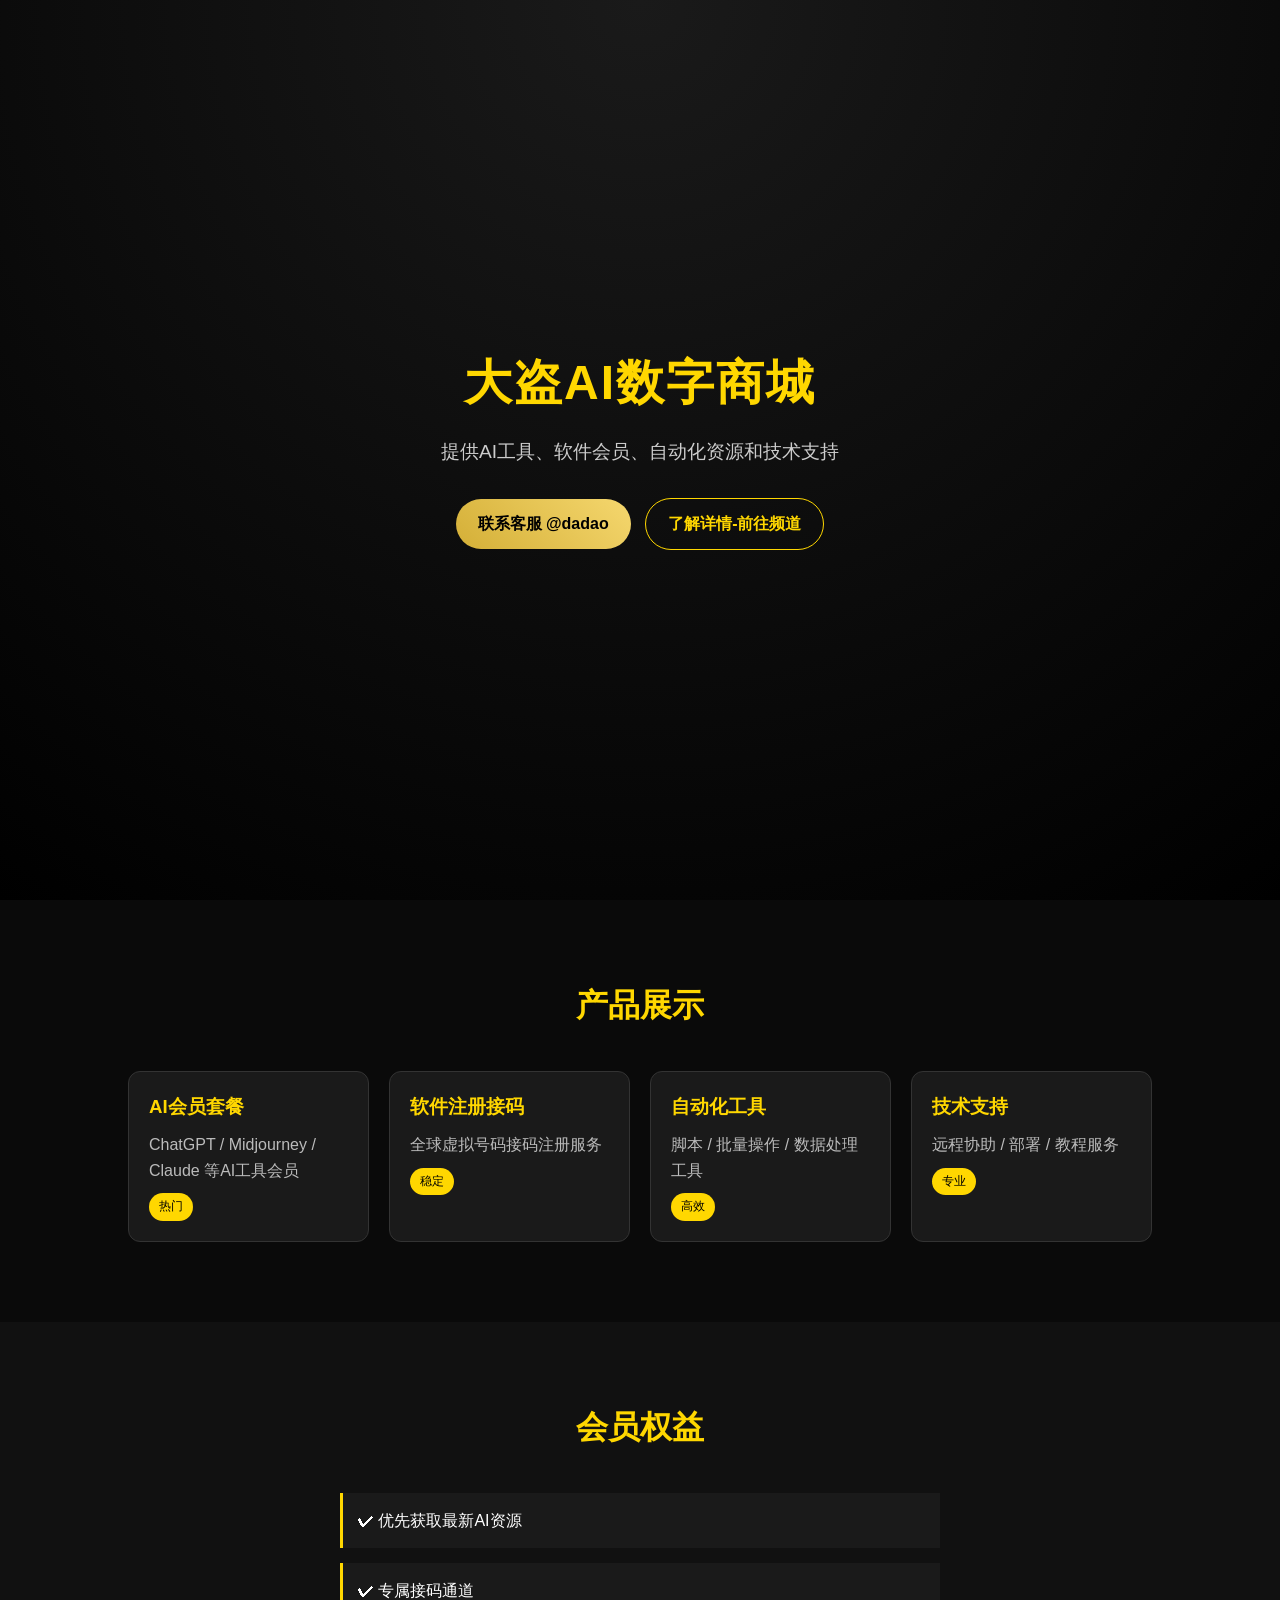
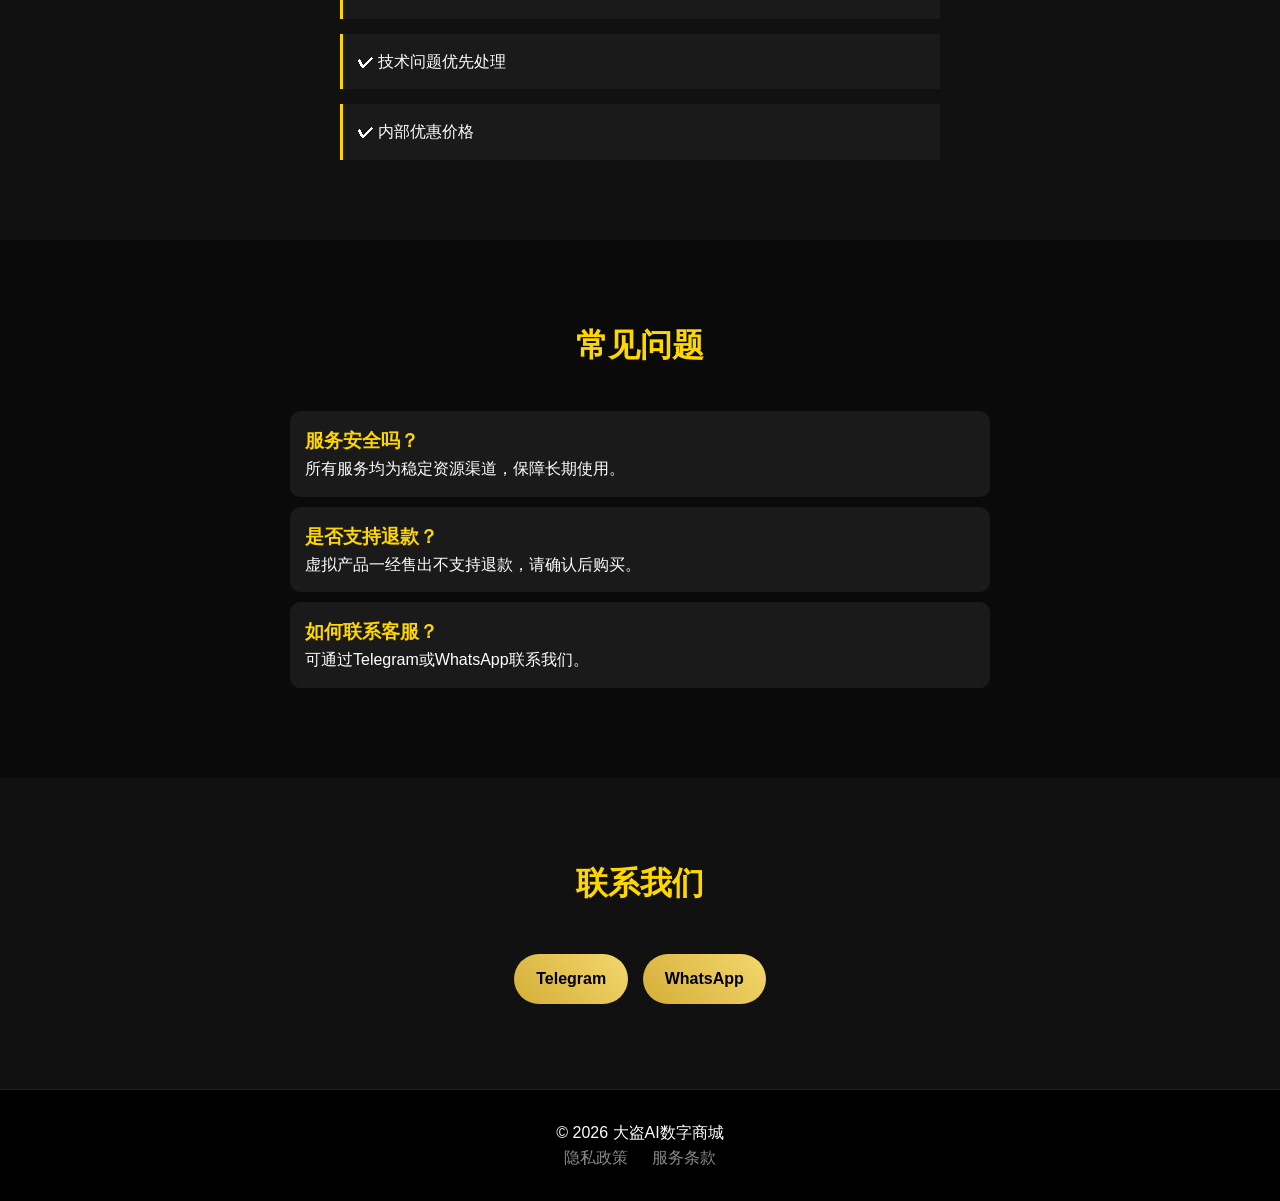
==== index.html @ fbc9742b "Add files via upload" ====
<!DOCTYPE html>
<html lang="zh-CN">
<head>
  <meta charset="UTF-8" />
  <meta name="viewport" content="width=device-width, initial-scale=1.0"/>
  <title>大盗AI数字商城</title>
  <link rel="stylesheet" href="style.css"/>
</head>

<body>

  <!-- Header / Banner -->
  <header class="hero">
    <div class="overlay"></div>
    <div class="hero-content">
      <h1>大盗AI数字商城</h1>
      <p>提供AI工具、软件会员、自动化资源和技术支持</p>

      <div class="btn-group">
        <a href="https://t.me/dadao" class="btn gold">联系客服 @dadao</a>
        <a href="#products" class="btn outline">了解详情-前往频道</a>
      </div>
    </div>
  </header>

  <!-- Products -->
  <section id="products" class="section">
    <h2 class="title">产品展示</h2>

    <div class="grid">
      <div class="card">
        <h3>AI会员套餐</h3>
        <p>ChatGPT / Midjourney / Claude 等AI工具会员</p>
        <span class="tag">热门</span>
      </div>

      <div class="card">
        <h3>软件注册接码</h3>
        <p>全球虚拟号码接码注册服务</p>
        <span class="tag">稳定</span>
      </div>

      <div class="card">
        <h3>自动化工具</h3>
        <p>脚本 / 批量操作 / 数据处理工具</p>
        <span class="tag">高效</span>
      </div>

      <div class="card">
        <h3>技术支持</h3>
        <p>远程协助 / 部署 / 教程服务</p>
        <span class="tag">专业</span>
      </div>
    </div>
  </section>

  <!-- Membership -->
  <section class="section dark">
    <h2 class="title">会员权益</h2>

    <div class="benefits">
      <div class="benefit">✔ 优先获取最新AI资源</div>
      <div class="benefit">✔ 专属接码通道</div>
      <div class="benefit">✔ 技术问题优先处理</div>
      <div class="benefit">✔ 内部优惠价格</div>
    </div>
  </section>

  <!-- FAQ -->
  <section class="section">
    <h2 class="title">常见问题</h2>

    <div class="faq">
      <div class="faq-item">
        <h3>服务安全吗？</h3>
        <p>所有服务均为稳定资源渠道，保障长期使用。</p>
      </div>

      <div class="faq-item">
        <h3>是否支持退款？</h3>
        <p>虚拟产品一经售出不支持退款，请确认后购买。</p>
      </div>

      <div class="faq-item">
        <h3>如何联系客服？</h3>
        <p>可通过Telegram或WhatsApp联系我们。</p>
      </div>
    </div>
  </section>

  <!-- Contact -->
  <section class="section dark">
    <h2 class="title">联系我们</h2>

    <div class="contact">
      <a href="https://t.me/dadao" class="btn gold">Telegram</a>
      <a href="https://wa.me/0000000000" class="btn gold">WhatsApp</a>
    </div>
  </section>

  <!-- Footer -->
  <footer>
    <p>© 2026 大盗AI数字商城</p>
    <div class="footer-links">
      <a href="#">隐私政策</a>
      <a href="#">服务条款</a>
    </div>
  </footer>

</body>
</html>
---- style.css ----
/* ===== 基础样式 ===== */
* {
  margin: 0;
  padding: 0;
  box-sizing: border-box;
  font-family: "Microsoft YaHei", Arial, sans-serif;
}

body {
  background: #0a0a0a;
  color: #fff;
  line-height: 1.6;
}

/* ===== Hero ===== */
.hero {
  height: 100vh;
  background: radial-gradient(circle at top, #1a1a1a, #000);
  display: flex;
  align-items: center;
  justify-content: center;
  text-align: center;
  position: relative;
}

.overlay {
  position: absolute;
  width: 100%;
  height: 100%;
  background: url('https://images.unsplash.com/photo-1526374965328-7f61d4dc18c5') center/cover;
  opacity: 0.15;
}

.hero-content {
  position: relative;
  z-index: 2;
}

.hero h1 {
  font-size: 3rem;
  color: gold;
  letter-spacing: 2px;
}

.hero p {
  margin-top: 15px;
  color: #ccc;
  font-size: 1.2rem;
}

/* ===== Buttons ===== */
.btn-group {
  margin-top: 25px;
}

.btn {
  display: inline-block;
  padding: 12px 22px;
  margin: 5px;
  border-radius: 30px;
  text-decoration: none;
  transition: 0.3s;
  font-weight: bold;
}

.gold {
  background: linear-gradient(45deg, #d4af37, #f5d76e);
  color: #000;
}

.gold:hover {
  transform: scale(1.05);
}

.outline {
  border: 1px solid gold;
  color: gold;
}

.outline:hover {
  background: gold;
  color: #000;
}

/* ===== Section ===== */
.section {
  padding: 80px 10%;
}

.section.dark {
  background: #111;
}

.title {
  text-align: center;
  font-size: 2rem;
  margin-bottom: 40px;
  color: gold;
}

/* ===== Grid ===== */
.grid {
  display: grid;
  grid-template-columns: repeat(auto-fit, minmax(220px, 1fr));
  gap: 20px;
}

.card {
  background: #1a1a1a;
  padding: 20px;
  border-radius: 12px;
  border: 1px solid #333;
  transition: 0.3s;
}

.card:hover {
  transform: translateY(-5px);
  border-color: gold;
}

.card h3 {
  color: gold;
  margin-bottom: 10px;
}

.card p {
  color: #bbb;
}

.tag {
  display: inline-block;
  margin-top: 10px;
  padding: 4px 10px;
  background: gold;
  color: #000;
  font-size: 12px;
  border-radius: 20px;
}

/* ===== Benefits ===== */
.benefits {
  display: grid;
  gap: 15px;
  max-width: 600px;
  margin: auto;
}

.benefit {
  background: #1a1a1a;
  padding: 15px;
  border-left: 3px solid gold;
}

/* ===== FAQ ===== */
.faq {
  max-width: 700px;
  margin: auto;
}

.faq-item {
  background: #1a1a1a;
  padding: 15px;
  margin-bottom: 10px;
  border-radius: 10px;
}

.faq-item h3 {
  color: gold;
}

/* ===== Contact ===== */
.contact {
  text-align: center;
}

/* ===== Footer ===== */
footer {
  padding: 30px;
  text-align: center;
  background: #000;
  border-top: 1px solid #222;
}

.footer-links a {
  color: #888;
  margin: 0 10px;
  text-decoration: none;
}

.footer-links a:hover {
  color: gold;
}

/* ===== Responsive ===== */
@media (max-width: 768px) {
  .hero h1 {
    font-size: 2rem;
  }

  .section {
    padding: 50px 20px;
  }
}
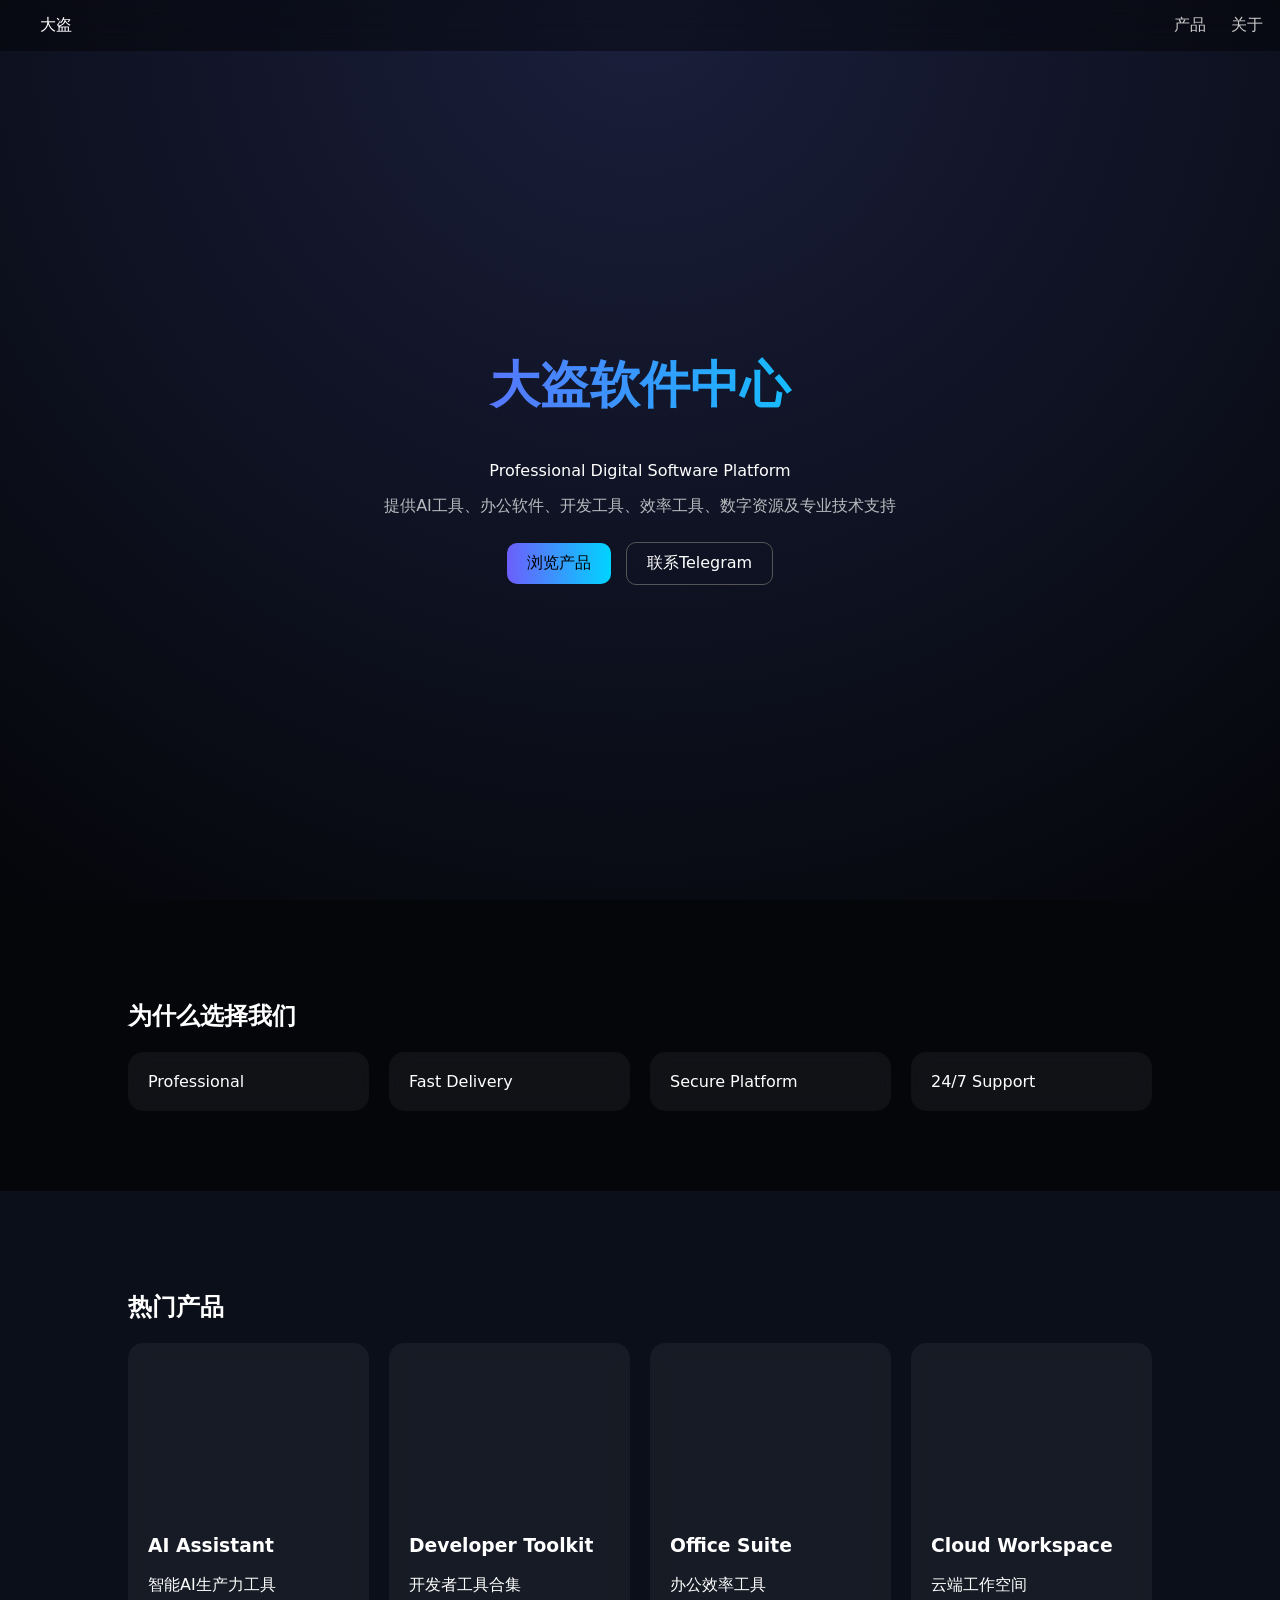
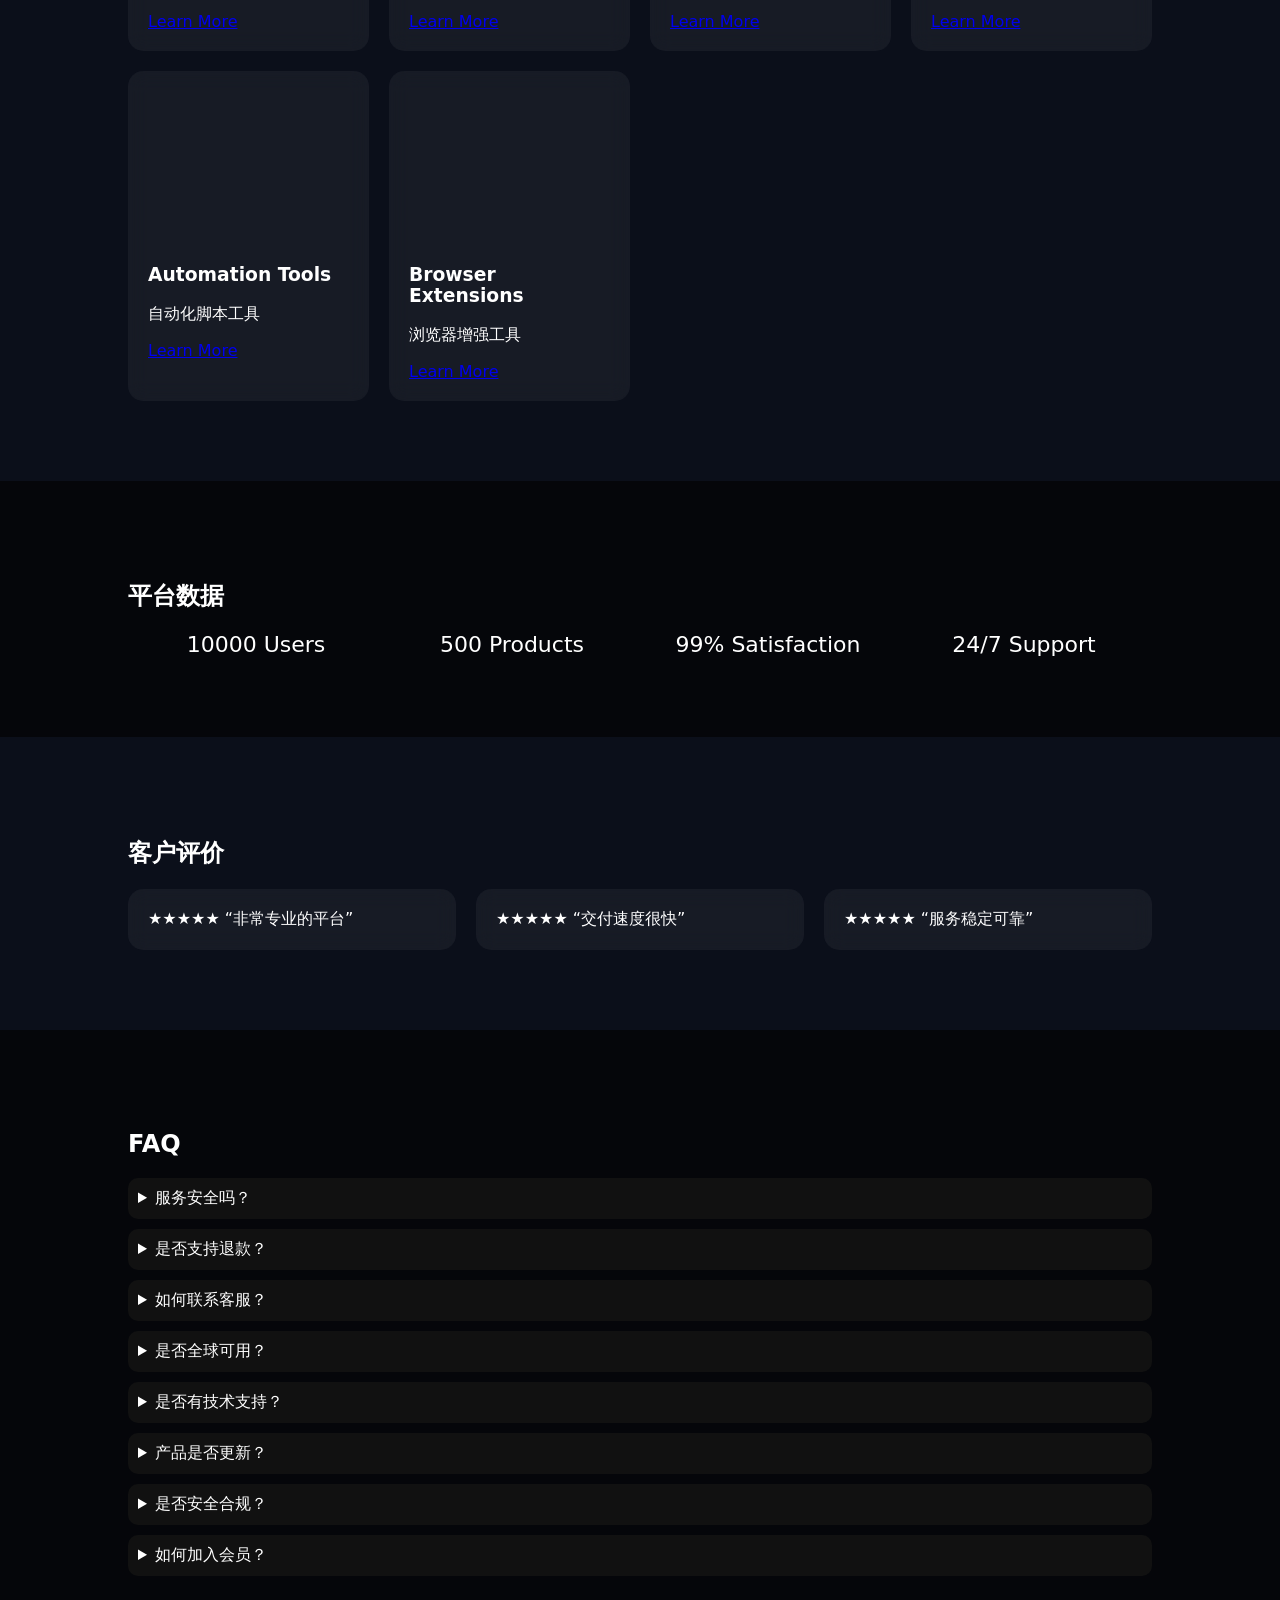
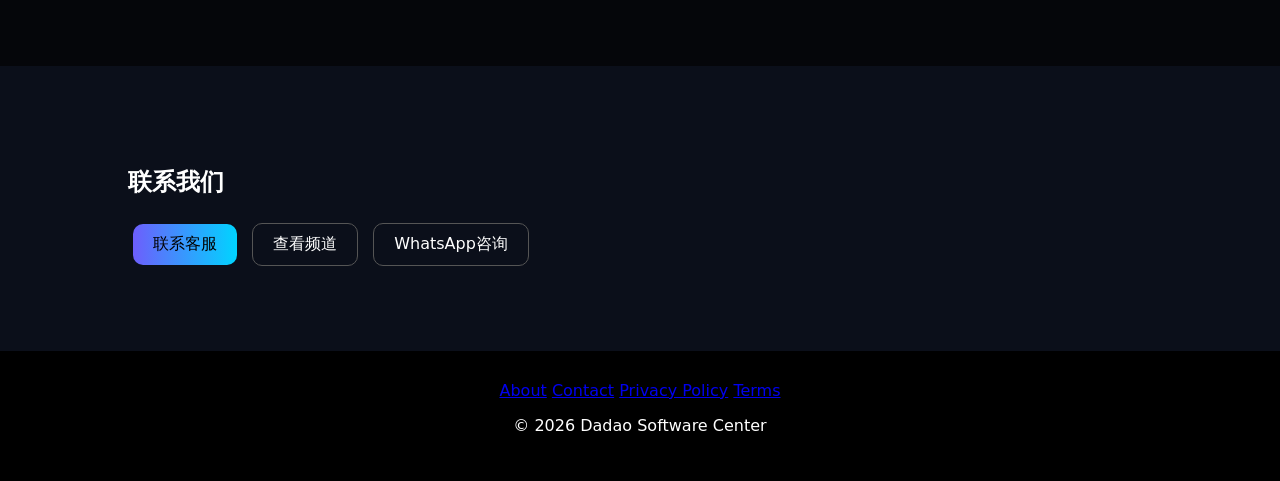
==== commit 11f1ccf1: "版本1.0.0.2" ====
--- a/index.html
+++ b/index.html
@@ -3,109 +3,181 @@
 <head>
   <meta charset="UTF-8" />
   <meta name="viewport" content="width=device-width, initial-scale=1.0"/>
-  <title>大盗AI数字商城</title>
-  <link rel="stylesheet" href="style.css"/>
+  <title>大盗软件中心 | Dadao Software Center</title>
+
+  <meta name="description" content="大盗软件中心 - 提供AI工具、开发工具、办公软件、自动化工具及云服务的专业数字平台。">
+  <meta name="keywords" content="大盗, Dadao, AI工具, 软件会员, 开发工具, 自动化工具, 云服务">
+  <meta name="robots" content="index, follow">
+  <link rel="canonical" href="https://dadao.com">
+
+  <!-- Open Graph -->
+  <meta property="og:title" content="大盗软件中心">
+  <meta property="og:description" content="Professional Digital Software Platform">
+  <meta property="og:type" content="website">
+
+  <!-- Twitter Card -->
+  <meta name="twitter:card" content="summary_large_image">
+
+  <link rel="stylesheet" href="style.css">
 </head>
 
 <body>
 
-  <!-- Header / Banner -->
-  <header class="hero">
-    <div class="overlay"></div>
-    <div class="hero-content">
-      <h1>大盗AI数字商城</h1>
-      <p>提供AI工具、软件会员、自动化资源和技术支持</p>
+<!-- Progress Bar -->
+<div id="progress"></div>
 
-      <div class="btn-group">
-        <a href="https://t.me/dadao" class="btn gold">联系客服 @dadao</a>
-        <a href="#products" class="btn outline">了解详情-前往频道</a>
-      </div>
+<!-- Navbar -->
+<header class="navbar">
+  <div class="logo">大盗</div>
+  <nav>
+    <a href="#products">产品</a>
+    <a href="about.html">关于</a>
+    <a href="contact.html">联系</a>
+  </nav>
+</header>
+
+<!-- Hero -->
+<section class="hero">
+  <div class="hero-bg"></div>
+
+  <div class="hero-content">
+    <h1>大盗软件中心</h1>
+    <p>Professional Digital Software Platform</p>
+    <p class="sub">
+      提供AI工具、办公软件、开发工具、效率工具、数字资源及专业技术支持
+    </p>
+
+    <div class="btns">
+      <a href="#products" class="btn primary">浏览产品</a>
+      <a href="https://t.me/dadao" target="_blank" class="btn ghost">联系Telegram</a>
     </div>
-  </header>
+  </div>
+</section>
 
-  <!-- Products -->
-  <section id="products" class="section">
-    <h2 class="title">产品展示</h2>
+<!-- Why -->
+<section class="section">
+  <h2>为什么选择我们</h2>
 
-    <div class="grid">
-      <div class="card">
-        <h3>AI会员套餐</h3>
-        <p>ChatGPT / Midjourney / Claude 等AI工具会员</p>
-        <span class="tag">热门</span>
-      </div>
+  <div class="grid">
+    <div class="card">Professional</div>
+    <div class="card">Fast Delivery</div>
+    <div class="card">Secure Platform</div>
+    <div class="card">24/7 Support</div>
+  </div>
+</section>
 
-      <div class="card">
-        <h3>软件注册接码</h3>
-        <p>全球虚拟号码接码注册服务</p>
-        <span class="tag">稳定</span>
-      </div>
+<!-- Products -->
+<section class="section dark" id="products">
+  <h2>热门产品</h2>
 
-      <div class="card">
-        <h3>自动化工具</h3>
-        <p>脚本 / 批量操作 / 数据处理工具</p>
-        <span class="tag">高效</span>
-      </div>
+  <div class="grid">
+    <div class="product">
+      <svg></svg>
+      <h3>AI Assistant</h3>
+      <p>智能AI生产力工具</p>
+      <a href="#" class="link">Learn More</a>
+    </div>
 
-      <div class="card">
-        <h3>技术支持</h3>
-        <p>远程协助 / 部署 / 教程服务</p>
-        <span class="tag">专业</span>
-      </div>
+    <div class="product">
+      <svg></svg>
+      <h3>Developer Toolkit</h3>
+      <p>开发者工具合集</p>
+      <a href="#" class="link">Learn More</a>
     </div>
-  </section>
 
-  <!-- Membership -->
-  <section class="section dark">
-    <h2 class="title">会员权益</h2>
+    <div class="product">
+      <svg></svg>
+      <h3>Office Suite</h3>
+      <p>办公效率工具</p>
+      <a href="#" class="link">Learn More</a>
+    </div>
 
-    <div class="benefits">
-      <div class="benefit">✔ 优先获取最新AI资源</div>
-      <div class="benefit">✔ 专属接码通道</div>
-      <div class="benefit">✔ 技术问题优先处理</div>
-      <div class="benefit">✔ 内部优惠价格</div>
+    <div class="product">
+      <svg></svg>
+      <h3>Cloud Workspace</h3>
+      <p>云端工作空间</p>
+      <a href="#" class="link">Learn More</a>
     </div>
-  </section>
 
-  <!-- FAQ -->
-  <section class="section">
-    <h2 class="title">常见问题</h2>
+    <div class="product">
+      <svg></svg>
+      <h3>Automation Tools</h3>
+      <p>自动化脚本工具</p>
+      <a href="#" class="link">Learn More</a>
+    </div>
 
-    <div class="faq">
-      <div class="faq-item">
-        <h3>服务安全吗？</h3>
-        <p>所有服务均为稳定资源渠道，保障长期使用。</p>
-      </div>
+    <div class="product">
+      <svg></svg>
+      <h3>Browser Extensions</h3>
+      <p>浏览器增强工具</p>
+      <a href="#" class="link">Learn More</a>
+    </div>
+  </div>
+</section>
 
-      <div class="faq-item">
-        <h3>是否支持退款？</h3>
-        <p>虚拟产品一经售出不支持退款，请确认后购买。</p>
-      </div>
+<!-- Stats -->
+<section class="section">
+  <h2>平台数据</h2>
 
-      <div class="faq-item">
-        <h3>如何联系客服？</h3>
-        <p>可通过Telegram或WhatsApp联系我们。</p>
-      </div>
-    </div>
-  </section>
+  <div class="stats">
+    <div><span data-count="10000">0</span> Users</div>
+    <div><span data-count="500">0</span> Products</div>
+    <div><span data-count="99">0</span>% Satisfaction</div>
+    <div><span data-count="24">0</span>/7 Support</div>
+  </div>
+</section>
 
-  <!-- Contact -->
-  <section class="section dark">
-    <h2 class="title">联系我们</h2>
+<!-- Testimonials -->
+<section class="section dark">
+  <h2>客户评价</h2>
 
-    <div class="contact">
-      <a href="https://t.me/dadao" class="btn gold">Telegram</a>
-      <a href="https://wa.me/0000000000" class="btn gold">WhatsApp</a>
-    </div>
-  </section>
+  <div class="grid">
+    <div class="card">★★★★★ “非常专业的平台”</div>
+    <div class="card">★★★★★ “交付速度很快”</div>
+    <div class="card">★★★★★ “服务稳定可靠”</div>
+  </div>
+</section>
 
-  <!-- Footer -->
-  <footer>
-    <p>© 2026 大盗AI数字商城</p>
-    <div class="footer-links">
-      <a href="#">隐私政策</a>
-      <a href="#">服务条款</a>
-    </div>
-  </footer>
+<!-- FAQ -->
+<section class="section">
+  <h2>FAQ</h2>
 
+  <div class="faq">
+    <details><summary>服务安全吗？</summary><p>我们提供稳定可靠的软件服务。</p></details>
+    <details><summary>是否支持退款？</summary><p>数字产品不支持退款。</p></details>
+    <details><summary>如何联系客服？</summary><p>通过Telegram或WhatsApp联系。</p></details>
+    <details><summary>是否全球可用？</summary><p>支持全球用户访问。</p></details>
+    <details><summary>是否有技术支持？</summary><p>提供24/7支持。</p></details>
+    <details><summary>产品是否更新？</summary><p>持续更新维护。</p></details>
+    <details><summary>是否安全合规？</summary><p>符合标准合规流程。</p></details>
+    <details><summary>如何加入会员？</summary><p>联系客服获取。</p></details>
+  </div>
+</section>
+
+<!-- Contact -->
+<section class="section dark">
+  <h2>联系我们</h2>
+
+  <div class="contact">
+    <a target="_blank" href="https://t.me/dadao" class="btn primary">联系客服</a>
+    <a target="_blank" href="https://t.me/dadao22" class="btn ghost">查看频道</a>
+    <a target="_blank" href="https://wa.me/message/3J7JFFLXCC43L1" class="btn ghost">WhatsApp咨询</a>
+  </div>
+</section>
+
+<!-- Footer -->
+<footer>
+  <div>
+    <a href="about.html">About</a>
+    <a href="contact.html">Contact</a>
+    <a href="privacy.html">Privacy Policy</a>
+    <a href="terms.html">Terms</a>
+  </div>
+  <p>© 2026 Dadao Software Center</p>
+</footer>
+
+<button id="topBtn">↑</button>
+
+<script src="script.js"></script>
 </body>
 </html>
--- a/style.css
+++ b/style.css
@@ -1,203 +1,152 @@
-/* ===== 基础样式 ===== */
-* {
-  margin: 0;
-  padding: 0;
-  box-sizing: border-box;
-  font-family: "Microsoft YaHei", Arial, sans-serif;
+body{
+  margin:0;
+  font-family: system-ui;
+  background:#05060a;
+  color:#fff;
+  overflow-x:hidden;
 }
 
-body {
-  background: #0a0a0a;
-  color: #fff;
-  line-height: 1.6;
+/* progress */
+#progress{
+  position:fixed;
+  top:0;
+  left:0;
+  height:3px;
+  width:0%;
+  background:linear-gradient(90deg,#6d5efc,#00d4ff);
+  z-index:9999;
 }
 
-/* ===== Hero ===== */
-.hero {
-  height: 100vh;
-  background: radial-gradient(circle at top, #1a1a1a, #000);
-  display: flex;
-  align-items: center;
-  justify-content: center;
-  text-align: center;
-  position: relative;
+/* navbar */
+.navbar{
+  position:fixed;
+  top:0;
+  width:100%;
+  display:flex;
+  justify-content:space-between;
+  padding:15px 40px;
+  backdrop-filter:blur(20px);
+  background:rgba(0,0,0,0.4);
+  z-index:1000;
 }
 
-.overlay {
-  position: absolute;
-  width: 100%;
-  height: 100%;
-  background: url('https://images.unsplash.com/photo-1526374965328-7f61d4dc18c5') center/cover;
-  opacity: 0.15;
+.navbar a{
+  color:#ccc;
+  margin-left:20px;
+  text-decoration:none;
 }
 
-.hero-content {
-  position: relative;
-  z-index: 2;
+/* hero */
+.hero{
+  height:100vh;
+  display:flex;
+  align-items:center;
+  justify-content:center;
+  text-align:center;
+  position:relative;
 }
 
-.hero h1 {
-  font-size: 3rem;
-  color: gold;
-  letter-spacing: 2px;
+.hero-bg{
+  position:absolute;
+  width:100%;
+  height:100%;
+  background:radial-gradient(circle at top,#1a1f3c,#05060a);
 }
 
-.hero p {
-  margin-top: 15px;
-  color: #ccc;
-  font-size: 1.2rem;
+.hero-content{
+  z-index:2;
 }
 
-/* ===== Buttons ===== */
-.btn-group {
-  margin-top: 25px;
+h1{
+  font-size:50px;
+  background:linear-gradient(90deg,#6d5efc,#00d4ff);
+  -webkit-background-clip:text;
+  color:transparent;
 }
 
-.btn {
-  display: inline-block;
-  padding: 12px 22px;
-  margin: 5px;
-  border-radius: 30px;
-  text-decoration: none;
-  transition: 0.3s;
-  font-weight: bold;
+.sub{opacity:.7}
+
+.btns{margin-top:20px}
+
+.btn{
+  padding:10px 20px;
+  margin:5px;
+  border-radius:10px;
+  text-decoration:none;
+  display:inline-block;
 }
 
-.gold {
-  background: linear-gradient(45deg, #d4af37, #f5d76e);
-  color: #000;
+.primary{
+  background:linear-gradient(90deg,#6d5efc,#00d4ff);
+  color:#000;
 }
 
-.gold:hover {
-  transform: scale(1.05);
+.ghost{
+  border:1px solid #555;
+  color:#fff;
 }
 
-.outline {
-  border: 1px solid gold;
-  color: gold;
+/* sections */
+.section{
+  padding:80px 10%;
 }
 
-.outline:hover {
-  background: gold;
-  color: #000;
+.dark{
+  background:#0b0f1a;
 }
 
-/* ===== Section ===== */
-.section {
-  padding: 80px 10%;
+/* grid */
+.grid{
+  display:grid;
+  grid-template-columns:repeat(auto-fit,minmax(200px,1fr));
+  gap:20px;
 }
 
-.section.dark {
-  background: #111;
+.card,.product{
+  padding:20px;
+  background:rgba(255,255,255,0.05);
+  border-radius:15px;
+  backdrop-filter:blur(10px);
+  transition:.3s;
 }
 
-.title {
-  text-align: center;
-  font-size: 2rem;
-  margin-bottom: 40px;
-  color: gold;
+.card:hover,.product:hover{
+  transform:translateY(-5px);
 }
 
-/* ===== Grid ===== */
-.grid {
-  display: grid;
-  grid-template-columns: repeat(auto-fit, minmax(220px, 1fr));
-  gap: 20px;
+/* stats */
+.stats{
+  display:grid;
+  grid-template-columns:repeat(4,1fr);
+  text-align:center;
+  font-size:22px;
 }
 
-.card {
-  background: #1a1a1a;
-  padding: 20px;
-  border-radius: 12px;
-  border: 1px solid #333;
-  transition: 0.3s;
+/* faq */
+details{
+  margin:10px 0;
+  background:#111;
+  padding:10px;
+  border-radius:10px;
 }
 
-.card:hover {
-  transform: translateY(-5px);
-  border-color: gold;
+/* footer */
+footer{
+  padding:30px;
+  text-align:center;
+  background:#000;
 }
 
-.card h3 {
-  color: gold;
-  margin-bottom: 10px;
+/* back to top */
+#topBtn{
+  position:fixed;
+  bottom:30px;
+  right:30px;
+  padding:10px;
+  display:none;
 }
 
-.card p {
-  color: #bbb;
-}
-
-.tag {
-  display: inline-block;
-  margin-top: 10px;
-  padding: 4px 10px;
-  background: gold;
-  color: #000;
-  font-size: 12px;
-  border-radius: 20px;
-}
-
-/* ===== Benefits ===== */
-.benefits {
-  display: grid;
-  gap: 15px;
-  max-width: 600px;
-  margin: auto;
-}
-
-.benefit {
-  background: #1a1a1a;
-  padding: 15px;
-  border-left: 3px solid gold;
-}
-
-/* ===== FAQ ===== */
-.faq {
-  max-width: 700px;
-  margin: auto;
-}
-
-.faq-item {
-  background: #1a1a1a;
-  padding: 15px;
-  margin-bottom: 10px;
-  border-radius: 10px;
-}
-
-.faq-item h3 {
-  color: gold;
-}
-
-/* ===== Contact ===== */
-.contact {
-  text-align: center;
-}
-
-/* ===== Footer ===== */
-footer {
-  padding: 30px;
-  text-align: center;
-  background: #000;
-  border-top: 1px solid #222;
-}
-
-.footer-links a {
-  color: #888;
-  margin: 0 10px;
-  text-decoration: none;
-}
-
-.footer-links a:hover {
-  color: gold;
-}
-
-/* ===== Responsive ===== */
-@media (max-width: 768px) {
-  .hero h1 {
-    font-size: 2rem;
-  }
-
-  .section {
-    padding: 50px 20px;
-  }
+/* responsive */
+@media(max-width:768px){
+  .stats{grid-template-columns:repeat(2,1fr)}
 }
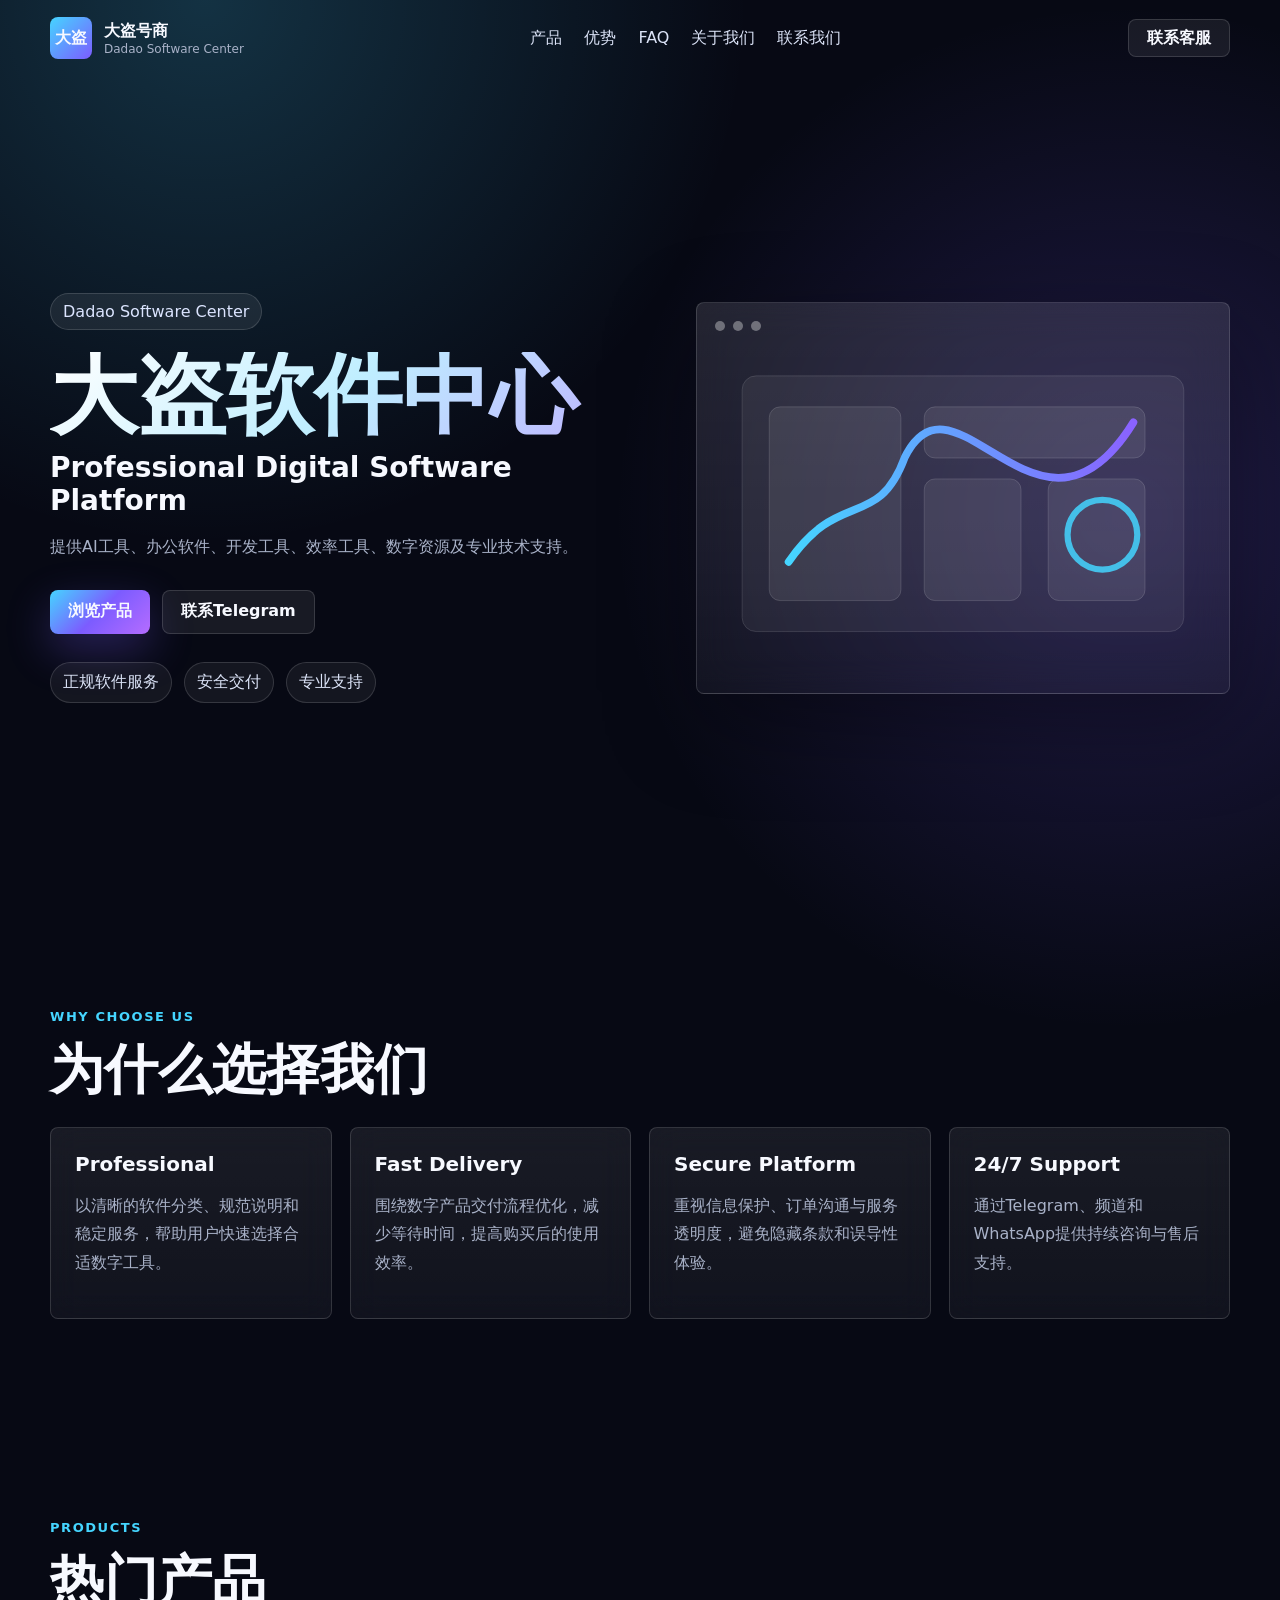
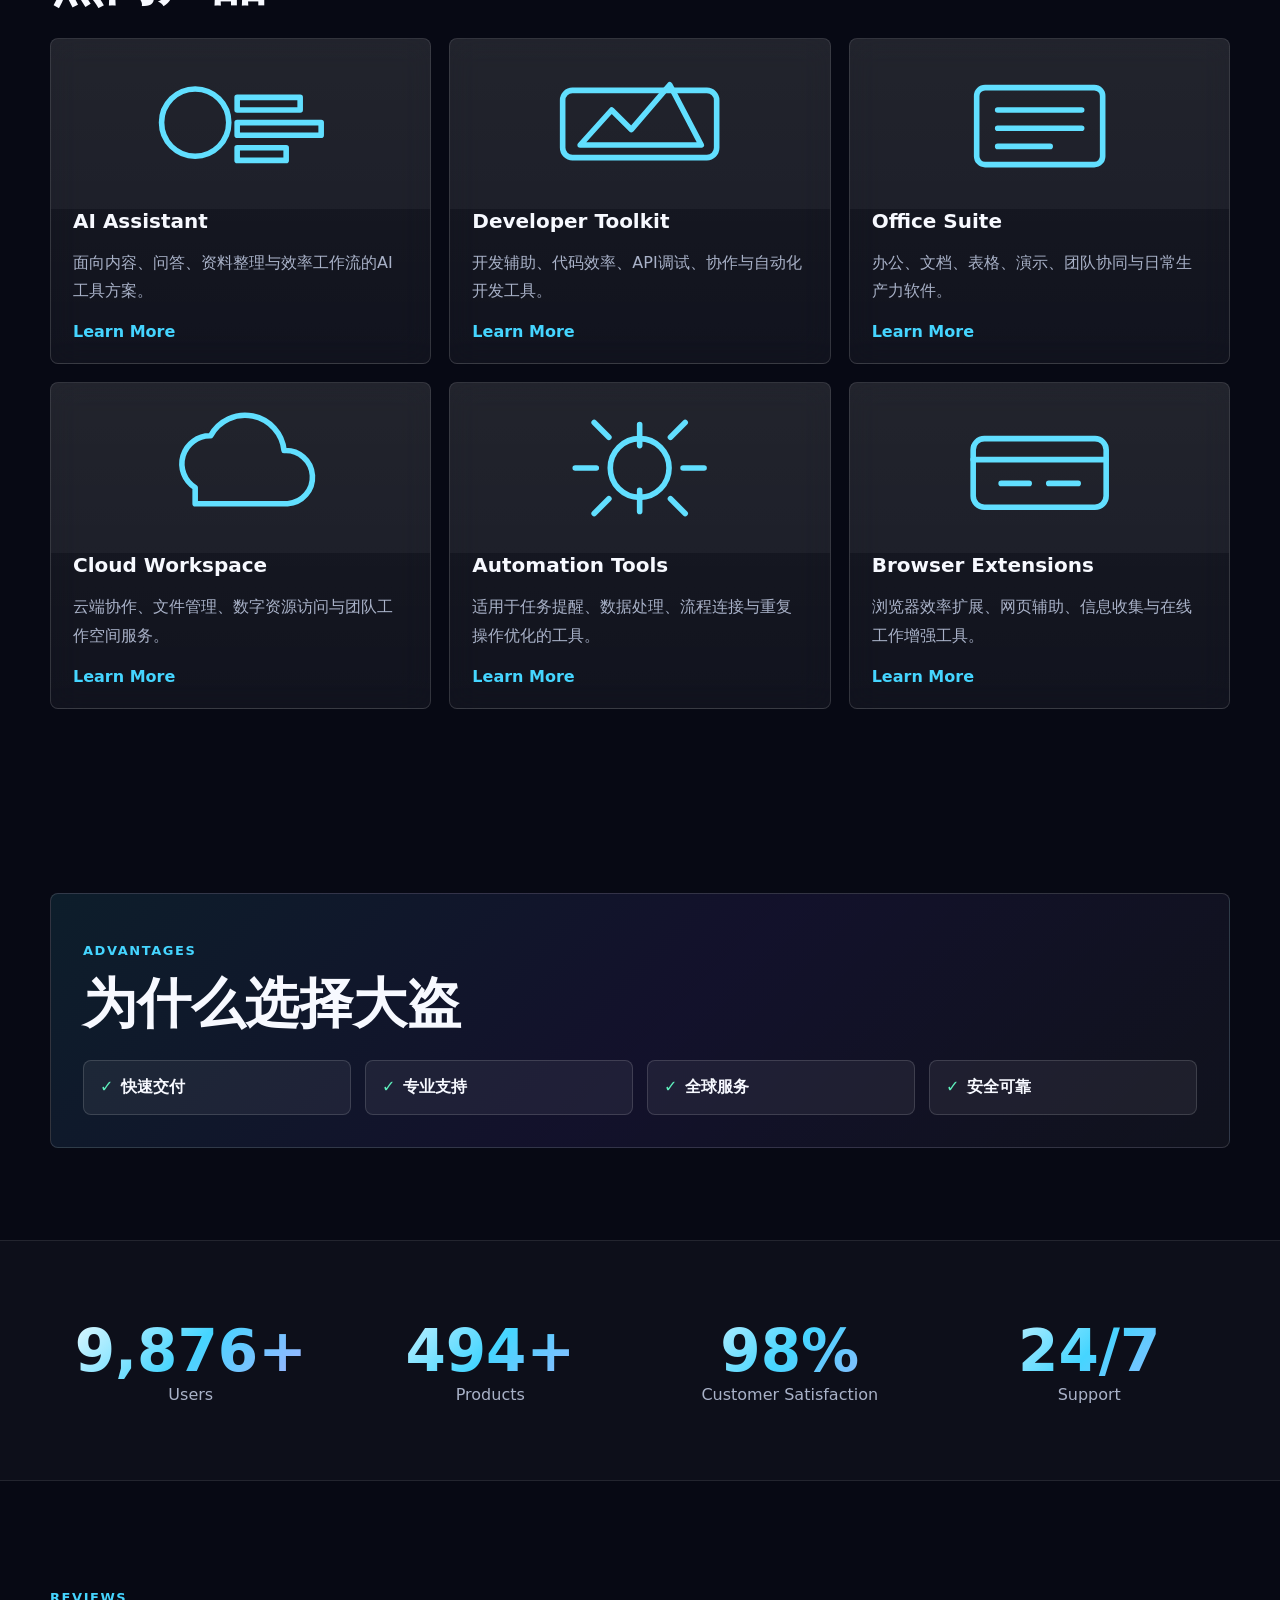
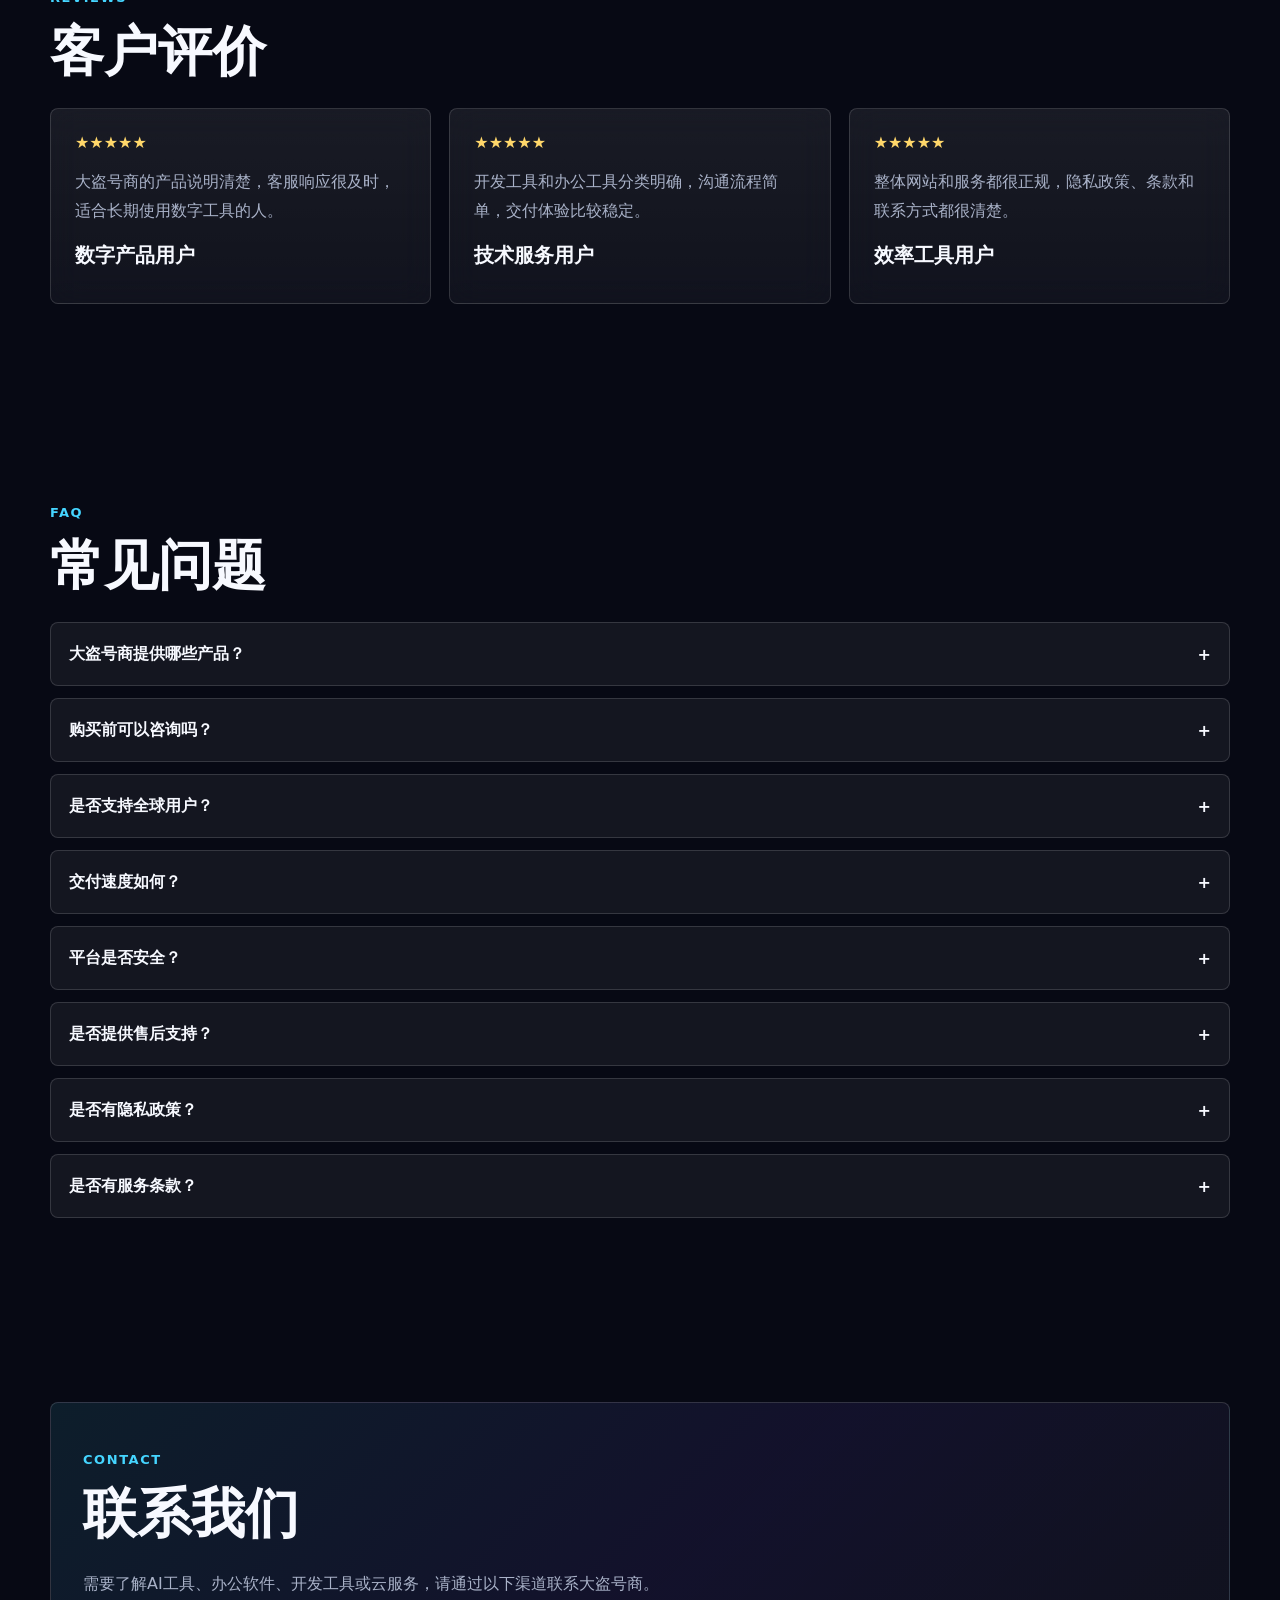
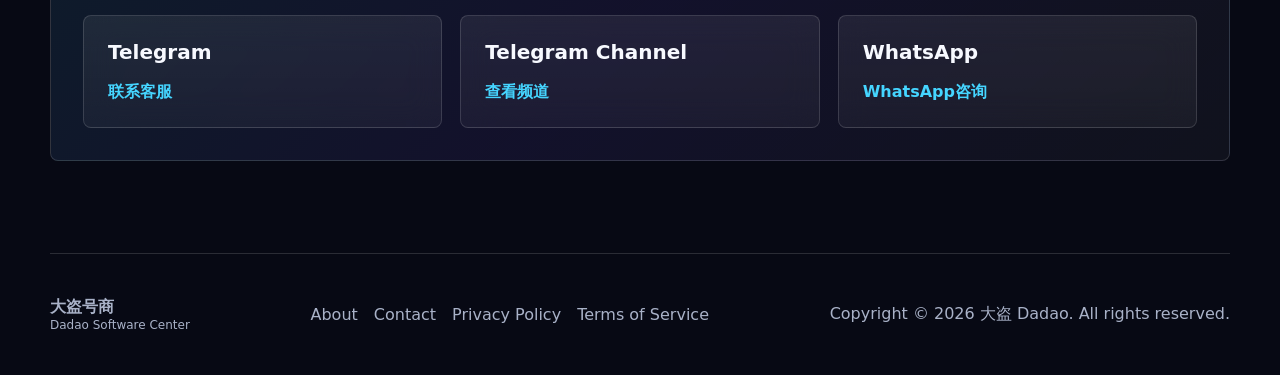
==== commit 75ebc7bb: "版本1.0.0.3" ====
--- a/index.html
+++ b/index.html
@@ -1,183 +1,144 @@
-<!DOCTYPE html>
+<!doctype html>
 <html lang="zh-CN">
 <head>
-  <meta charset="UTF-8" />
-  <meta name="viewport" content="width=device-width, initial-scale=1.0"/>
-  <title>大盗软件中心 | Dadao Software Center</title>
-
-  <meta name="description" content="大盗软件中心 - 提供AI工具、开发工具、办公软件、自动化工具及云服务的专业数字平台。">
-  <meta name="keywords" content="大盗, Dadao, AI工具, 软件会员, 开发工具, 自动化工具, 云服务">
-  <meta name="robots" content="index, follow">
-  <link rel="canonical" href="https://dadao.com">
-
-  <!-- Open Graph -->
-  <meta property="og:title" content="大盗软件中心">
-  <meta property="og:description" content="Professional Digital Software Platform">
+  <meta charset="utf-8">
+  <meta name="viewport" content="width=device-width,initial-scale=1">
+  <title>大盗号商 | 大盗软件中心 - Professional Digital Software Platform</title>
+  <meta name="description" content="大盗号商是大盗 Dadao Software Center 旗下数字产品平台，提供AI工具、办公软件、开发工具、效率工具、云服务及专业技术支持。">
+  <meta name="keywords" content="大盗,Dadao,大盗号商,Dadao Software Center,AI工具,软件会员,数字工具,开发工具,办公工具,自动化工具,云服务">
+  <meta name="robots" content="index,follow">
+  <link rel="canonical" href="https://dadao-software-center.github.io/">
+  <link rel="icon" href="favicon.svg" type="image/svg+xml">
   <meta property="og:type" content="website">
-
-  <!-- Twitter Card -->
-  <meta name="twitter:card" content="summary_large_image">
-
+  <meta property="og:title" content="大盗号商 | 大盗软件中心">
+  <meta property="og:description" content="提供AI工具、办公软件、开发工具、效率工具、数字资源及专业技术支持。">
+  <meta property="og:url" content="https://dadao-software-center.github.io/">
+  <meta property="og:site_name" content="大盗号商">
+  <meta name="twitter:card" content="summary">
+  <meta name="twitter:title" content="大盗号商 | 大盗软件中心">
+  <meta name="twitter:description" content="Professional Digital Software Platform">
   <link rel="stylesheet" href="style.css">
 </head>
-
 <body>
-
-<!-- Progress Bar -->
-<div id="progress"></div>
-
-<!-- Navbar -->
-<header class="navbar">
-  <div class="logo">大盗</div>
-  <nav>
-    <a href="#products">产品</a>
-    <a href="about.html">关于</a>
-    <a href="contact.html">联系</a>
+<div class="progress"></div>
+<header class="header">
+  <nav class="nav">
+    <a class="brand" href="index.html"><span class="logo">大盗</span><span><b>大盗号商</b><small>Dadao Software Center</small></span></a>
+    <button class="menu" aria-label="打开导航" aria-expanded="false"><span></span><span></span><span></span></button>
+    <div class="links">
+      <a href="#products">产品</a><a href="#advantages">优势</a><a href="#faq">FAQ</a><a href="about.html">关于我们</a><a href="contact.html">联系我们</a>
+    </div>
+    <a class="btn small" href="https://t.me/dadao" target="_blank" rel="noopener">联系客服</a>
   </nav>
 </header>
 
-<!-- Hero -->
-<section class="hero">
-  <div class="hero-bg"></div>
+<main>
+  <section class="hero">
+    <div class="heroText reveal">
+      <span class="pill">Dadao Software Center</span>
+      <h1>大盗软件中心</h1>
+      <h2>Professional Digital Software Platform</h2>
+      <p>提供AI工具、办公软件、开发工具、效率工具、数字资源及专业技术支持。</p>
+      <div class="actions">
+        <a class="btn primary" href="#products">浏览产品</a>
+        <a class="btn" href="https://t.me/dadao" target="_blank" rel="noopener">联系Telegram</a>
+      </div>
+      <div class="badges"><span>正规软件服务</span><span>安全交付</span><span>专业支持</span></div>
+    </div>
+    <div class="heroArt reveal" aria-hidden="true">
+      <div class="window"><i></i><i></i><i></i></div>
+      <svg viewBox="0 0 640 430" role="img">
+        <defs><linearGradient id="g1" x1="0" x2="1"><stop stop-color="#45d5ff"/><stop offset="1" stop-color="#8a62ff"/></linearGradient></defs>
+        <rect x="35" y="45" width="570" height="330" rx="18" fill="rgba(255,255,255,.06)" stroke="rgba(255,255,255,.16)"/>
+        <rect x="70" y="85" width="170" height="250" rx="14" fill="rgba(255,255,255,.08)"/>
+        <rect x="270" y="85" width="285" height="66" rx="14" fill="rgba(255,255,255,.08)"/>
+        <rect x="270" y="178" width="125" height="157" rx="14" fill="rgba(255,255,255,.08)"/>
+        <rect x="430" y="178" width="125" height="157" rx="14" fill="rgba(255,255,255,.08)"/>
+        <path d="M95 285 C160 190 210 245 245 150 C310 20 420 300 540 105" fill="none" stroke="url(#g1)" stroke-width="10" stroke-linecap="round"/>
+        <circle cx="500" cy="250" r="45" fill="none" stroke="#45d5ff" stroke-width="8" opacity=".85"/>
+      </svg>
+    </div>
+  </section>
 
-  <div class="hero-content">
-    <h1>大盗软件中心</h1>
-    <p>Professional Digital Software Platform</p>
-    <p class="sub">
-      提供AI工具、办公软件、开发工具、效率工具、数字资源及专业技术支持
-    </p>
+  <section class="section reveal">
+    <p class="kicker">Why Choose Us</p><h2>为什么选择我们</h2>
+    <div class="grid four">
+      <article class="card"><b>Professional</b><p>以清晰的软件分类、规范说明和稳定服务，帮助用户快速选择合适数字工具。</p></article>
+      <article class="card"><b>Fast Delivery</b><p>围绕数字产品交付流程优化，减少等待时间，提高购买后的使用效率。</p></article>
+      <article class="card"><b>Secure Platform</b><p>重视信息保护、订单沟通与服务透明度，避免隐藏条款和误导性体验。</p></article>
+      <article class="card"><b>24/7 Support</b><p>通过Telegram、频道和WhatsApp提供持续咨询与售后支持。</p></article>
+    </div>
+  </section>
 
-    <div class="btns">
-      <a href="#products" class="btn primary">浏览产品</a>
-      <a href="https://t.me/dadao" target="_blank" class="btn ghost">联系Telegram</a>
+  <section id="products" class="section reveal">
+    <p class="kicker">Products</p><h2>热门产品</h2>
+    <div class="grid three products">
+      <article class="card product"><svg viewBox="0 0 320 180"><circle cx="95" cy="88" r="48"/><path d="M155 52h90v18h-90zm0 36h120v18H155zm0 36h70v18h-70z"/></svg><b>AI Assistant</b><p>面向内容、问答、资料整理与效率工作流的AI工具方案。</p><a href="contact.html">Learn More</a></article>
+      <article class="card product"><svg viewBox="0 0 320 180"><path d="M75 120 120 70l28 28 55-64 45 86z"/><rect x="50" y="42" width="220" height="96" rx="14"/></svg><b>Developer Toolkit</b><p>开发辅助、代码效率、API调试、协作与自动化开发工具。</p><a href="contact.html">Learn More</a></article>
+      <article class="card product"><svg viewBox="0 0 320 180"><rect x="70" y="38" width="180" height="110" rx="12"/><path d="M100 70h120M100 96h120M100 122h75"/></svg><b>Office Suite</b><p>办公、文档、表格、演示、团队协同与日常生产力软件。</p><a href="contact.html">Learn More</a></article>
+      <article class="card product"><svg viewBox="0 0 320 180"><path d="M95 118a40 40 0 0 1 22-74 56 56 0 0 1 105 21 38 38 0 0 1 5 76H95z"/></svg><b>Cloud Workspace</b><p>云端协作、文件管理、数字资源访问与团队工作空间服务。</p><a href="contact.html">Learn More</a></article>
+      <article class="card product"><svg viewBox="0 0 320 180"><circle cx="160" cy="90" r="42"/><path d="M160 28v30m0 64v30M98 90H68m184 0h-30M116 46 95 25m109 109 21 21m-109-21-21 21m109-109 21-21"/></svg><b>Automation Tools</b><p>适用于任务提醒、数据处理、流程连接与重复操作优化的工具。</p><a href="contact.html">Learn More</a></article>
+      <article class="card product"><svg viewBox="0 0 320 180"><rect x="65" y="48" width="190" height="98" rx="16"/><path d="M65 78h190M105 112h40m28 0h42"/></svg><b>Browser Extensions</b><p>浏览器效率扩展、网页辅助、信息收集与在线工作增强工具。</p><a href="contact.html">Learn More</a></article>
     </div>
-  </div>
-</section>
+  </section>
 
-<!-- Why -->
-<section class="section">
-  <h2>为什么选择我们</h2>
+  <section id="advantages" class="section reveal">
+    <div class="panel">
+      <p class="kicker">Advantages</p><h2>为什么选择大盗</h2>
+      <ul class="checks"><li>快速交付</li><li>专业支持</li><li>全球服务</li><li>安全可靠</li></ul>
+    </div>
+  </section>
 
-  <div class="grid">
-    <div class="card">Professional</div>
-    <div class="card">Fast Delivery</div>
-    <div class="card">Secure Platform</div>
-    <div class="card">24/7 Support</div>
-  </div>
-</section>
+  <section class="stats reveal">
+    <div class="grid four">
+      <div><strong data-count="10000" data-suffix="+">0</strong><span>Users</span></div>
+      <div><strong data-count="500" data-suffix="+">0</strong><span>Products</span></div>
+      <div><strong data-count="99" data-suffix="%">0</strong><span>Customer Satisfaction</span></div>
+      <div><strong data-count="24" data-suffix="/7">0</strong><span>Support</span></div>
+    </div>
+  </section>
 
-<!-- Products -->
-<section class="section dark" id="products">
-  <h2>热门产品</h2>
+  <section class="section reveal">
+    <p class="kicker">Reviews</p><h2>客户评价</h2>
+    <div class="grid three">
+      <article class="card quote"><div>★★★★★</div><p>大盗号商的产品说明清楚，客服响应很及时，适合长期使用数字工具的人。</p><b>数字产品用户</b></article>
+      <article class="card quote"><div>★★★★★</div><p>开发工具和办公工具分类明确，沟通流程简单，交付体验比较稳定。</p><b>技术服务用户</b></article>
+      <article class="card quote"><div>★★★★★</div><p>整体网站和服务都很正规，隐私政策、条款和联系方式都很清楚。</p><b>效率工具用户</b></article>
+    </div>
+  </section>
 
-  <div class="grid">
-    <div class="product">
-      <svg></svg>
-      <h3>AI Assistant</h3>
-      <p>智能AI生产力工具</p>
-      <a href="#" class="link">Learn More</a>
+  <section id="faq" class="section reveal">
+    <p class="kicker">FAQ</p><h2>常见问题</h2>
+    <div class="faq">
+      <div class="faqItem"><button>大盗号商提供哪些产品？<span>+</span></button><p>平台提供AI工具、软件会员、数字工具、开发工具、办公工具、自动化工具和云服务相关数字产品。</p></div>
+      <div class="faqItem"><button>购买前可以咨询吗？<span>+</span></button><p>可以。你可以通过Telegram客服、Telegram频道或WhatsApp咨询产品信息与适用场景。</p></div>
+      <div class="faqItem"><button>是否支持全球用户？<span>+</span></button><p>大盗号商面向全球数字产品用户提供咨询、交付和技术支持。</p></div>
+      <div class="faqItem"><button>交付速度如何？<span>+</span></button><p>多数数字产品会在确认信息后尽快处理，具体时间取决于产品类型和服务流程。</p></div>
+      <div class="faqItem"><button>平台是否安全？<span>+</span></button><p>平台重视透明沟通和信息保护，不设置自动跳转、虚假倒计时或隐藏内容。</p></div>
+      <div class="faqItem"><button>是否提供售后支持？<span>+</span></button><p>提供。用户可通过公开联系方式进行产品使用咨询和售后沟通。</p></div>
+      <div class="faqItem"><button>是否有隐私政策？<span>+</span></button><p>有。请查看隐私政策页面，了解信息收集、使用与保护方式。</p></div>
+      <div class="faqItem"><button>是否有服务条款？<span>+</span></button><p>有。请查看服务条款页面，了解平台服务范围、用户责任和限制说明。</p></div>
     </div>
+  </section>
 
-    <div class="product">
-      <svg></svg>
-      <h3>Developer Toolkit</h3>
-      <p>开发者工具合集</p>
-      <a href="#" class="link">Learn More</a>
+  <section class="section reveal">
+    <div class="contactBox">
+      <div><p class="kicker">Contact</p><h2>联系我们</h2><p>需要了解AI工具、办公软件、开发工具或云服务，请通过以下渠道联系大盗号商。</p></div>
+      <div class="grid three">
+        <a class="card contact" href="https://t.me/dadao" target="_blank" rel="noopener"><b>Telegram</b><span>联系客服</span></a>
+        <a class="card contact" href="https://t.me/dadao22" target="_blank" rel="noopener"><b>Telegram Channel</b><span>查看频道</span></a>
+        <a class="card contact" href="https://wa.me/message/3J7JFFLXCC43L1" target="_blank" rel="noopener"><b>WhatsApp</b><span>WhatsApp咨询</span></a>
+      </div>
     </div>
+  </section>
+</main>
 
-    <div class="product">
-      <svg></svg>
-      <h3>Office Suite</h3>
-      <p>办公效率工具</p>
-      <a href="#" class="link">Learn More</a>
-    </div>
-
-    <div class="product">
-      <svg></svg>
-      <h3>Cloud Workspace</h3>
-      <p>云端工作空间</p>
-      <a href="#" class="link">Learn More</a>
-    </div>
-
-    <div class="product">
-      <svg></svg>
-      <h3>Automation Tools</h3>
-      <p>自动化脚本工具</p>
-      <a href="#" class="link">Learn More</a>
-    </div>
-
-    <div class="product">
-      <svg></svg>
-      <h3>Browser Extensions</h3>
-      <p>浏览器增强工具</p>
-      <a href="#" class="link">Learn More</a>
-    </div>
-  </div>
-</section>
-
-<!-- Stats -->
-<section class="section">
-  <h2>平台数据</h2>
-
-  <div class="stats">
-    <div><span data-count="10000">0</span> Users</div>
-    <div><span data-count="500">0</span> Products</div>
-    <div><span data-count="99">0</span>% Satisfaction</div>
-    <div><span data-count="24">0</span>/7 Support</div>
-  </div>
-</section>
-
-<!-- Testimonials -->
-<section class="section dark">
-  <h2>客户评价</h2>
-
-  <div class="grid">
-    <div class="card">★★★★★ “非常专业的平台”</div>
-    <div class="card">★★★★★ “交付速度很快”</div>
-    <div class="card">★★★★★ “服务稳定可靠”</div>
-  </div>
-</section>
-
-<!-- FAQ -->
-<section class="section">
-  <h2>FAQ</h2>
-
-  <div class="faq">
-    <details><summary>服务安全吗？</summary><p>我们提供稳定可靠的软件服务。</p></details>
-    <details><summary>是否支持退款？</summary><p>数字产品不支持退款。</p></details>
-    <details><summary>如何联系客服？</summary><p>通过Telegram或WhatsApp联系。</p></details>
-    <details><summary>是否全球可用？</summary><p>支持全球用户访问。</p></details>
-    <details><summary>是否有技术支持？</summary><p>提供24/7支持。</p></details>
-    <details><summary>产品是否更新？</summary><p>持续更新维护。</p></details>
-    <details><summary>是否安全合规？</summary><p>符合标准合规流程。</p></details>
-    <details><summary>如何加入会员？</summary><p>联系客服获取。</p></details>
-  </div>
-</section>
-
-<!-- Contact -->
-<section class="section dark">
-  <h2>联系我们</h2>
-
-  <div class="contact">
-    <a target="_blank" href="https://t.me/dadao" class="btn primary">联系客服</a>
-    <a target="_blank" href="https://t.me/dadao22" class="btn ghost">查看频道</a>
-    <a target="_blank" href="https://wa.me/message/3J7JFFLXCC43L1" class="btn ghost">WhatsApp咨询</a>
-  </div>
-</section>
-
-<!-- Footer -->
-<footer>
-  <div>
-    <a href="about.html">About</a>
-    <a href="contact.html">Contact</a>
-    <a href="privacy.html">Privacy Policy</a>
-    <a href="terms.html">Terms</a>
-  </div>
-  <p>© 2026 Dadao Software Center</p>
+<footer class="footer">
+  <div><b>大盗号商</b><span>Dadao Software Center</span></div>
+  <nav><a href="about.html">About</a><a href="contact.html">Contact</a><a href="privacy.html">Privacy Policy</a><a href="terms.html">Terms of Service</a></nav>
+  <p>Copyright © 2026 大盗 Dadao. All rights reserved.</p>
 </footer>
-
-<button id="topBtn">↑</button>
-
-<script src="script.js"></script>
+<button class="top" aria-label="返回顶部">↑</button>
+<script src="script.js" defer></script>
 </body>
 </html>
--- a/style.css
+++ b/style.css
@@ -1,152 +1,3 @@
-body{
-  margin:0;
-  font-family: system-ui;
-  background:#05060a;
-  color:#fff;
-  overflow-x:hidden;
-}
-
-/* progress */
-#progress{
-  position:fixed;
-  top:0;
-  left:0;
-  height:3px;
-  width:0%;
-  background:linear-gradient(90deg,#6d5efc,#00d4ff);
-  z-index:9999;
-}
-
-/* navbar */
-.navbar{
-  position:fixed;
-  top:0;
-  width:100%;
-  display:flex;
-  justify-content:space-between;
-  padding:15px 40px;
-  backdrop-filter:blur(20px);
-  background:rgba(0,0,0,0.4);
-  z-index:1000;
-}
-
-.navbar a{
-  color:#ccc;
-  margin-left:20px;
-  text-decoration:none;
-}
-
-/* hero */
-.hero{
-  height:100vh;
-  display:flex;
-  align-items:center;
-  justify-content:center;
-  text-align:center;
-  position:relative;
-}
-
-.hero-bg{
-  position:absolute;
-  width:100%;
-  height:100%;
-  background:radial-gradient(circle at top,#1a1f3c,#05060a);
-}
-
-.hero-content{
-  z-index:2;
-}
-
-h1{
-  font-size:50px;
-  background:linear-gradient(90deg,#6d5efc,#00d4ff);
-  -webkit-background-clip:text;
-  color:transparent;
-}
-
-.sub{opacity:.7}
-
-.btns{margin-top:20px}
-
-.btn{
-  padding:10px 20px;
-  margin:5px;
-  border-radius:10px;
-  text-decoration:none;
-  display:inline-block;
-}
-
-.primary{
-  background:linear-gradient(90deg,#6d5efc,#00d4ff);
-  color:#000;
-}
-
-.ghost{
-  border:1px solid #555;
-  color:#fff;
-}
-
-/* sections */
-.section{
-  padding:80px 10%;
-}
-
-.dark{
-  background:#0b0f1a;
-}
-
-/* grid */
-.grid{
-  display:grid;
-  grid-template-columns:repeat(auto-fit,minmax(200px,1fr));
-  gap:20px;
-}
-
-.card,.product{
-  padding:20px;
-  background:rgba(255,255,255,0.05);
-  border-radius:15px;
-  backdrop-filter:blur(10px);
-  transition:.3s;
-}
-
-.card:hover,.product:hover{
-  transform:translateY(-5px);
-}
-
-/* stats */
-.stats{
-  display:grid;
-  grid-template-columns:repeat(4,1fr);
-  text-align:center;
-  font-size:22px;
-}
-
-/* faq */
-details{
-  margin:10px 0;
-  background:#111;
-  padding:10px;
-  border-radius:10px;
-}
-
-/* footer */
-footer{
-  padding:30px;
-  text-align:center;
-  background:#000;
-}
-
-/* back to top */
-#topBtn{
-  position:fixed;
-  bottom:30px;
-  right:30px;
-  padding:10px;
-  display:none;
-}
-
-/* responsive */
-@media(max-width:768px){
-  .stats{grid-template-columns:repeat(2,1fr)}
-}+:root{--bg:#070914;--card:rgba(255,255,255,.075);--line:rgba(255,255,255,.14);--text:#f7f9ff;--muted:#a9b2c8;--blue:#45d5ff;--violet:#7c5cff;--pink:#b56cff;--green:#5ff0bd;--max:1180px}
+*{box-sizing:border-box}html{scroll-behavior:smooth}body{margin:0;font-family:Inter,system-ui,-apple-system,BlinkMacSystemFont,"Segoe UI","Microsoft YaHei",sans-serif;color:var(--text);background:radial-gradient(circle at 16% 0,rgba(69,213,255,.2),transparent 34rem),radial-gradient(circle at 88% 10%,rgba(124,92,255,.22),transparent 32rem),var(--bg);overflow-x:hidden}a{color:inherit;text-decoration:none}svg{display:block;max-width:100%}.progress{position:fixed;inset:0 auto auto 0;height:3px;width:0;background:linear-gradient(90deg,var(--blue),var(--violet),var(--pink));z-index:99}.header{position:fixed;inset:0 0 auto;z-index:90;border-bottom:1px solid transparent;transition:.25s}.header.scrolled{background:rgba(7,9,20,.78);backdrop-filter:blur(18px);border-color:var(--line)}.nav{width:min(var(--max),calc(100% - 40px));height:76px;margin:auto;display:flex;align-items:center;justify-content:space-between;gap:22px}.brand{display:flex;align-items:center;gap:12px}.brand small,.footer span{display:block;color:var(--muted);font-size:12px}.logo{width:42px;height:42px;display:grid;place-items:center;border-radius:8px;background:linear-gradient(135deg,var(--blue),var(--violet));font-weight:900}.links{display:flex;gap:22px;color:#dbe3f7}.links a:hover{color:#fff}.menu{display:none}.btn{display:inline-flex;align-items:center;justify-content:center;min-height:44px;padding:0 18px;border:1px solid var(--line);border-radius:8px;background:rgba(255,255,255,.07);font-weight:800;transition:.22s}.btn:hover,.card:hover{transform:translateY(-4px);border-color:rgba(69,213,255,.36)}.btn.primary{border:0;background:linear-gradient(135deg,var(--blue),var(--violet),var(--pink));box-shadow:0 16px 44px rgba(124,92,255,.3)}.btn.small{min-height:38px}.hero{width:min(var(--max),calc(100% - 40px));min-height:100vh;margin:auto;padding-top:96px;display:grid;grid-template-columns:1.05fr .95fr;gap:56px;align-items:center}.pill{display:inline-flex;padding:8px 12px;border:1px solid var(--line);border-radius:999px;background:rgba(255,255,255,.07);color:#dce5ff}.hero h1{font-size:clamp(48px,8vw,88px);line-height:.98;margin:22px 0 12px;background:linear-gradient(135deg,#fff,#bfeeff,#bdafff);-webkit-background-clip:text;background-clip:text;color:transparent}.hero h2{font-size:clamp(20px,2.4vw,28px);margin:0 0 16px}.hero p,.section p,.contactBox p,.page p{color:var(--muted);line-height:1.8}.actions,.badges{display:flex;flex-wrap:wrap;gap:12px;margin-top:28px}.badges span{border:1px solid var(--line);border-radius:999px;padding:9px 12px;color:#dbe3f7;background:rgba(255,255,255,.055)}.heroArt{border:1px solid var(--line);border-radius:8px;background:linear-gradient(180deg,rgba(255,255,255,.11),rgba(255,255,255,.04));box-shadow:0 28px 90px rgba(0,0,0,.35);padding:18px;backdrop-filter:blur(18px)}.window{display:flex;gap:8px;margin-bottom:10px}.window i{width:10px;height:10px;border-radius:50%;background:rgba(255,255,255,.35)}.heroArt svg{fill:rgba(255,255,255,.1);stroke:rgba(255,255,255,.18)}.section{width:min(var(--max),calc(100% - 40px));margin:auto;padding:92px 0}.kicker{color:var(--blue)!important;font-size:13px;font-weight:900;letter-spacing:.12em;text-transform:uppercase}.section h2,.page h1{font-size:clamp(32px,4.8vw,54px);line-height:1.06;margin:0 0 28px}.grid{display:grid;gap:18px}.four{grid-template-columns:repeat(4,1fr)}.three{grid-template-columns:repeat(3,1fr)}.card{border:1px solid var(--line);border-radius:8px;background:linear-gradient(180deg,var(--card),rgba(255,255,255,.045));padding:24px;backdrop-filter:blur(16px);transition:.25s}.card b{display:block;font-size:20px;margin-bottom:10px}.product{padding:0;overflow:hidden}.product svg{height:170px;width:100%;padding:22px;background:rgba(255,255,255,.04);fill:none;stroke:url(#none);stroke:#61dfff;stroke-width:8;stroke-linecap:round;stroke-linejoin:round}.product b,.product p,.product a{margin-left:22px;margin-right:22px}.product a{display:inline-flex;margin-bottom:22px;color:var(--blue);font-weight:800}.panel,.contactBox{border:1px solid var(--line);border-radius:8px;background:linear-gradient(135deg,rgba(69,213,255,.1),rgba(124,92,255,.1),rgba(255,255,255,.04));padding:32px}.checks{display:grid;grid-template-columns:repeat(4,1fr);gap:14px;list-style:none;padding:0;margin:0}.checks li{padding:16px;border:1px solid var(--line);border-radius:8px;background:rgba(255,255,255,.06);font-weight:800}.checks li:before{content:"✓";color:var(--green);margin-right:8px}.stats{width:100%;padding:76px max(20px,calc((100% - var(--max))/2));border-block:1px solid rgba(255,255,255,.09);background:rgba(255,255,255,.025)}.stats div{text-align:center}.stats strong{display:block;font-size:clamp(36px,5vw,58px);background:linear-gradient(135deg,#fff,var(--blue),#b8aaff);-webkit-background-clip:text;background-clip:text;color:transparent}.stats span{color:var(--muted)}.quote div{color:#ffd76a;margin-bottom:12px}.faq{display:grid;gap:12px}.faqItem{border:1px solid var(--line);border-radius:8px;background:rgba(255,255,255,.055);overflow:hidden}.faqItem button{width:100%;min-height:62px;padding:0 18px;display:flex;justify-content:space-between;align-items:center;background:0;border:0;color:var(--text);font:inherit;font-weight:800;text-align:left;cursor:pointer}.faqItem p{max-height:0;margin:0;padding:0 18px;overflow:hidden;transition:.25s}.faqItem.open p{max-height:160px;padding-bottom:18px}.contact{display:flex;flex-direction:column;gap:8px}.contact span{color:var(--blue);font-weight:800}.footer{width:min(var(--max),calc(100% - 40px));margin:auto;padding:34px 0;border-top:1px solid var(--line);display:flex;align-items:center;justify-content:space-between;gap:20px;color:var(--muted);flex-wrap:wrap}.footer nav{display:flex;gap:16px;flex-wrap:wrap}.top{position:fixed;right:18px;bottom:18px;width:44px;height:44px;border:1px solid var(--line);border-radius:8px;background:rgba(7,9,20,.82);color:#fff;opacity:0;pointer-events:none;transition:.22s}.top.show{opacity:1;pointer-events:auto}.reveal{opacity:0;transform:translateY(24px);transition:.7s}.reveal.visible{opacity:1;transform:none}.page{width:min(920px,calc(100% - 40px));margin:auto;padding:150px 0 92px}.pageBox{border:1px solid var(--line);border-radius:8px;background:rgba(255,255,255,.055);padding:30px}.pageBox h2{margin-top:28px}.pageBox li{color:var(--muted);line-height:1.9}
+@media(max-width:980px){.links{position:fixed;top:76px;left:20px;right:20px;display:none;flex-direction:column;padding:18px;border:1px solid var(--line);border-radius:8px;background:rgba(7,9,20,.94);backdrop-filter:blur(18px)}body.open .links{display:flex}.menu{display:block;width:42px;height:42px;border:1px solid var(--line);border-radius:8px;background:rgba(255,255,255,.07);color:#fff}.menu span{display:block;width:18px;height:2px;margin:4px auto;background:#fff}.nav>.btn{display:none}.hero{grid-template-columns:1fr;padding:126px 0 60px}.four,.three{grid-template-columns:repeat(2,1fr)}.checks{grid-template-columns:repeat(2,1fr)}}@media(max-width:680px){.hero,.section,.nav,.footer,.page{width:calc(100% - 28px)}.four,.three,.checks{grid-template-columns:1fr}.actions{flex-direction:column}.btn{width:100%}.footer{align-items:flex-start;flex-direction:column}.panel,.contactBox,.pageBox{padding:22px}}
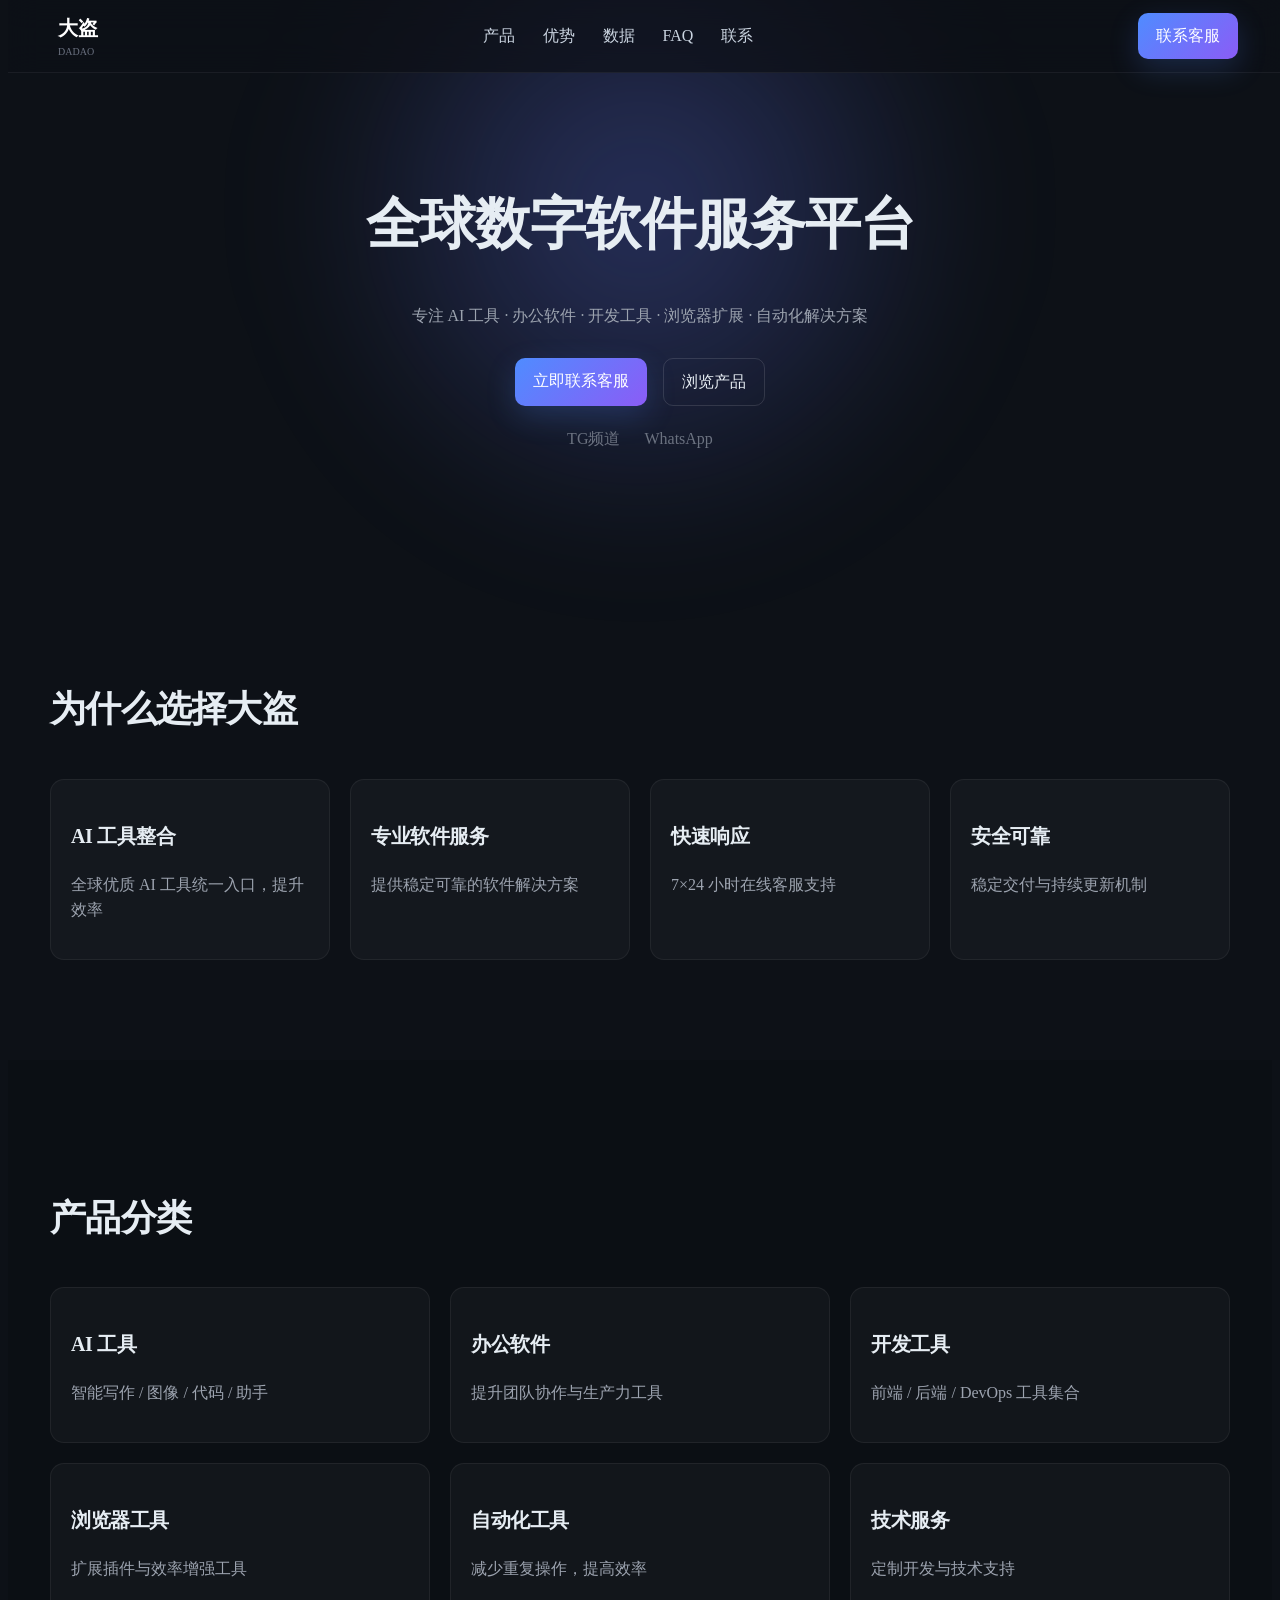
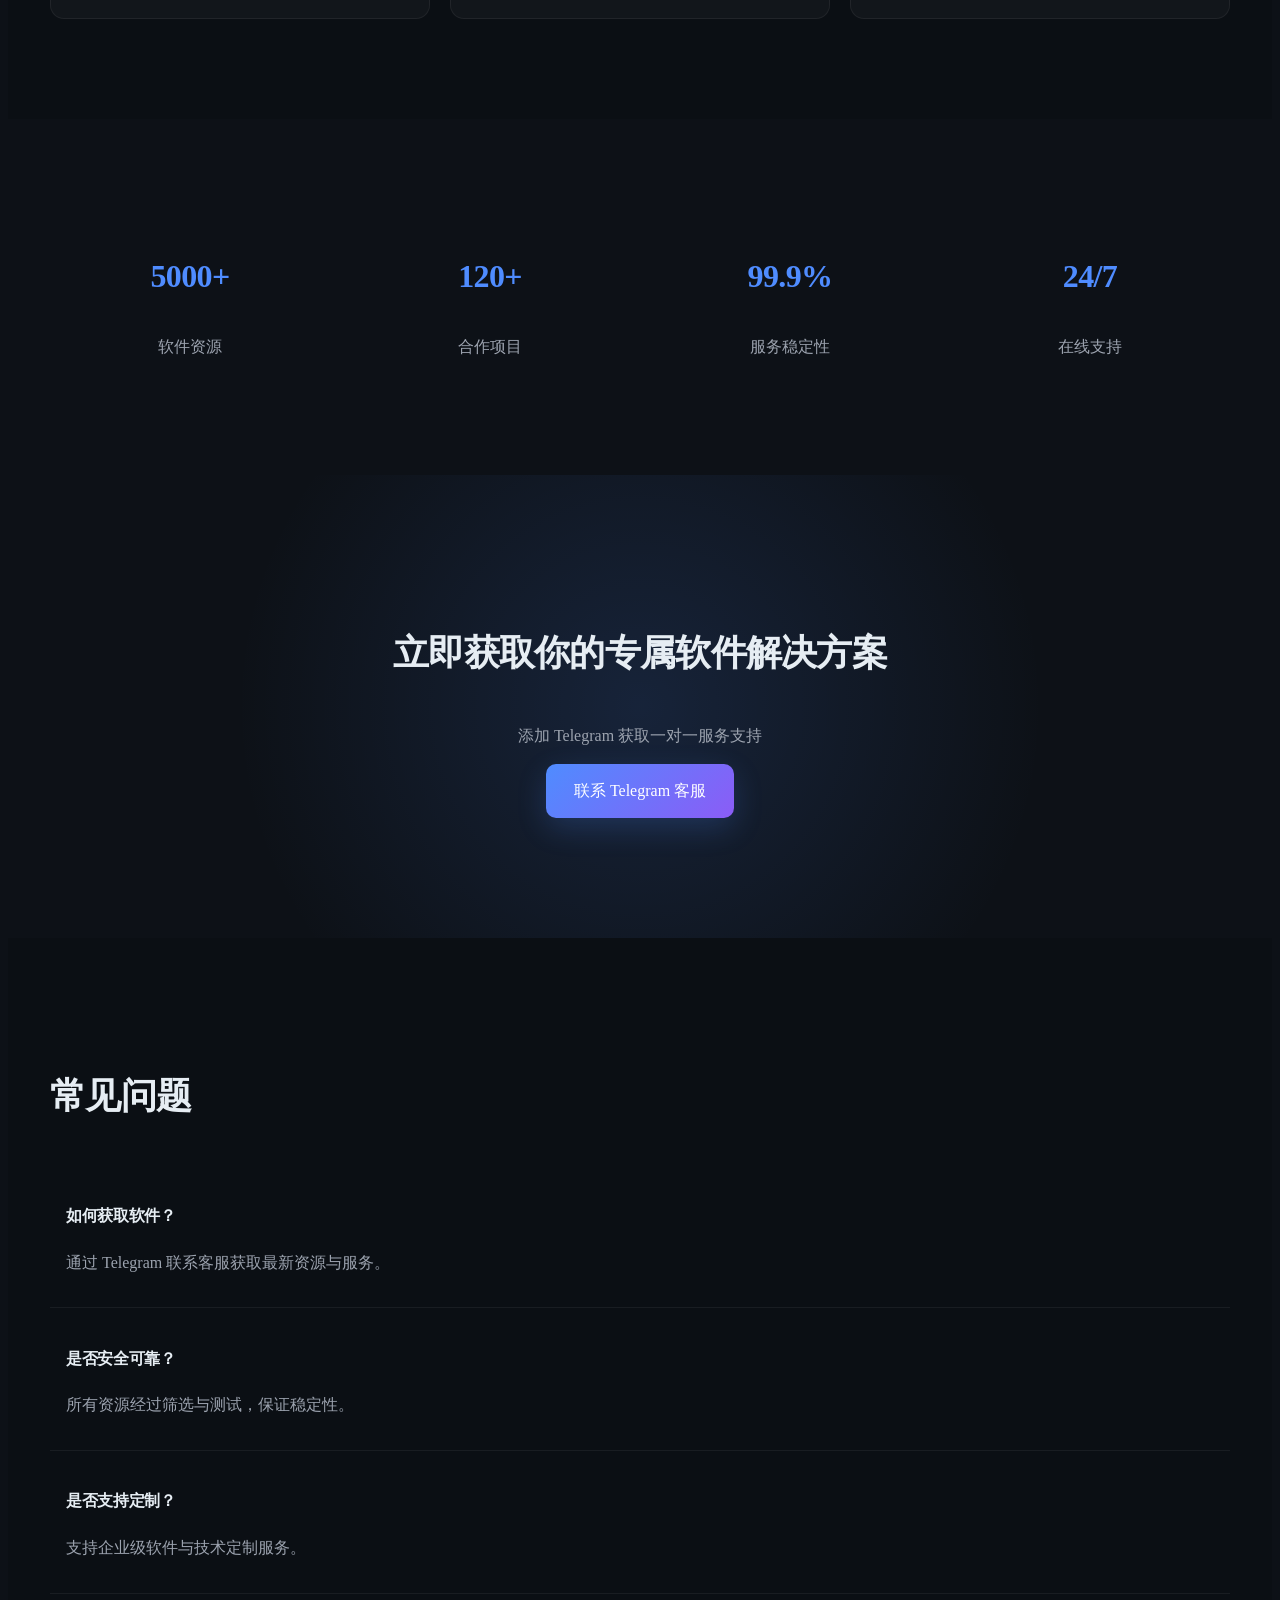
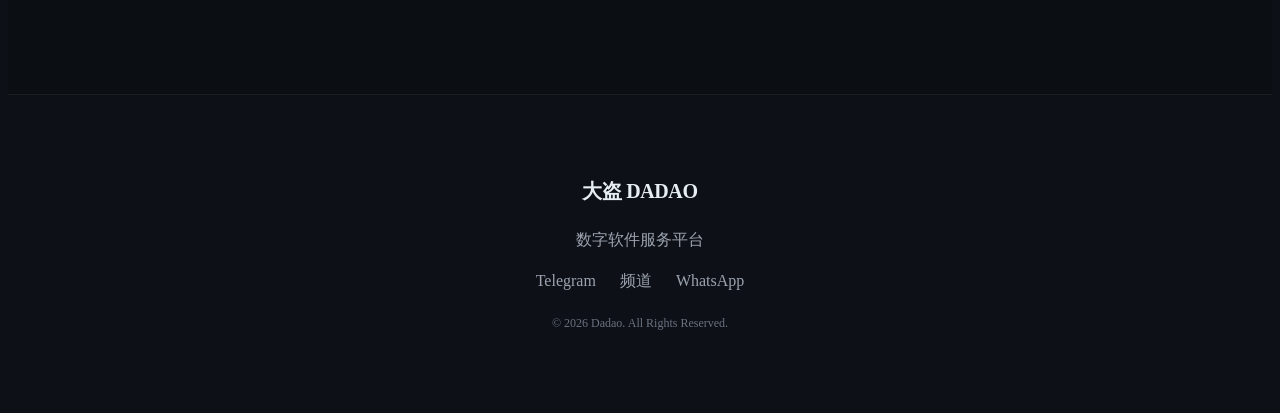
==== commit 2737a0e9: "Add files via upload 版本1.0.0.5" ====
--- a/index.html
+++ b/index.html
@@ -1,144 +1,244 @@
-<!doctype html>
+<!DOCTYPE html>
 <html lang="zh-CN">
 <head>
-  <meta charset="utf-8">
-  <meta name="viewport" content="width=device-width,initial-scale=1">
-  <title>大盗号商 | 大盗软件中心 - Professional Digital Software Platform</title>
-  <meta name="description" content="大盗号商是大盗 Dadao Software Center 旗下数字产品平台，提供AI工具、办公软件、开发工具、效率工具、云服务及专业技术支持。">
-  <meta name="keywords" content="大盗,Dadao,大盗号商,Dadao Software Center,AI工具,软件会员,数字工具,开发工具,办公工具,自动化工具,云服务">
-  <meta name="robots" content="index,follow">
-  <link rel="canonical" href="https://dadao-software-center.github.io/">
-  <link rel="icon" href="favicon.svg" type="image/svg+xml">
-  <meta property="og:type" content="website">
-  <meta property="og:title" content="大盗号商 | 大盗软件中心">
-  <meta property="og:description" content="提供AI工具、办公软件、开发工具、效率工具、数字资源及专业技术支持。">
-  <meta property="og:url" content="https://dadao-software-center.github.io/">
-  <meta property="og:site_name" content="大盗号商">
-  <meta name="twitter:card" content="summary">
-  <meta name="twitter:title" content="大盗号商 | 大盗软件中心">
-  <meta name="twitter:description" content="Professional Digital Software Platform">
-  <link rel="stylesheet" href="style.css">
+  <meta charset="UTF-8" />
+  <meta name="viewport" content="width=device-width, initial-scale=1.0"/>
+  <title>大盗 - 数字软件服务平台 | AI工具 · 开发工具 · 办公软件</title>
+  <meta name="description" content="大盗（Dadao）专业数字软件服务平台，提供AI工具、办公软件、开发工具、浏览器工具与自动化解决方案。">
+
+  <link rel="stylesheet" href="./assets/css/reset.css">
+  <link rel="stylesheet" href="./assets/css/variables.css">
+  <link rel="stylesheet" href="./assets/css/style.css">
+  <link rel="stylesheet" href="./assets/css/responsive.css">
+  <link rel="stylesheet" href="./assets/css/animation.css">
 </head>
+
 <body>
-<div class="progress"></div>
+
+<!-- ================= HEADER ================= -->
 <header class="header">
-  <nav class="nav">
-    <a class="brand" href="index.html"><span class="logo">大盗</span><span><b>大盗号商</b><small>Dadao Software Center</small></span></a>
-    <button class="menu" aria-label="打开导航" aria-expanded="false"><span></span><span></span><span></span></button>
-    <div class="links">
-      <a href="#products">产品</a><a href="#advantages">优势</a><a href="#faq">FAQ</a><a href="about.html">关于我们</a><a href="contact.html">联系我们</a>
-    </div>
-    <a class="btn small" href="https://t.me/dadao" target="_blank" rel="noopener">联系客服</a>
-  </nav>
+  <div class="container nav">
+    <div class="logo">
+      <span>大盗</span>
+      <small>DADAO</small>
+    </div>
+
+    <nav>
+      <a href="#products">产品</a>
+      <a href="#advantages">优势</a>
+      <a href="#stats">数据</a>
+      <a href="#faq">FAQ</a>
+      <a href="./contact.html">联系</a>
+    </nav>
+
+    <a class="btn-primary" href="https://t.me/dadao" target="_blank">
+      联系客服
+    </a>
+  </div>
 </header>
 
-<main>
-  <section class="hero">
-    <div class="heroText reveal">
-      <span class="pill">Dadao Software Center</span>
-      <h1>大盗软件中心</h1>
-      <h2>Professional Digital Software Platform</h2>
-      <p>提供AI工具、办公软件、开发工具、效率工具、数字资源及专业技术支持。</p>
-      <div class="actions">
-        <a class="btn primary" href="#products">浏览产品</a>
-        <a class="btn" href="https://t.me/dadao" target="_blank" rel="noopener">联系Telegram</a>
-      </div>
-      <div class="badges"><span>正规软件服务</span><span>安全交付</span><span>专业支持</span></div>
-    </div>
-    <div class="heroArt reveal" aria-hidden="true">
-      <div class="window"><i></i><i></i><i></i></div>
-      <svg viewBox="0 0 640 430" role="img">
-        <defs><linearGradient id="g1" x1="0" x2="1"><stop stop-color="#45d5ff"/><stop offset="1" stop-color="#8a62ff"/></linearGradient></defs>
-        <rect x="35" y="45" width="570" height="330" rx="18" fill="rgba(255,255,255,.06)" stroke="rgba(255,255,255,.16)"/>
-        <rect x="70" y="85" width="170" height="250" rx="14" fill="rgba(255,255,255,.08)"/>
-        <rect x="270" y="85" width="285" height="66" rx="14" fill="rgba(255,255,255,.08)"/>
-        <rect x="270" y="178" width="125" height="157" rx="14" fill="rgba(255,255,255,.08)"/>
-        <rect x="430" y="178" width="125" height="157" rx="14" fill="rgba(255,255,255,.08)"/>
-        <path d="M95 285 C160 190 210 245 245 150 C310 20 420 300 540 105" fill="none" stroke="url(#g1)" stroke-width="10" stroke-linecap="round"/>
-        <circle cx="500" cy="250" r="45" fill="none" stroke="#45d5ff" stroke-width="8" opacity=".85"/>
-      </svg>
-    </div>
-  </section>
-
-  <section class="section reveal">
-    <p class="kicker">Why Choose Us</p><h2>为什么选择我们</h2>
-    <div class="grid four">
-      <article class="card"><b>Professional</b><p>以清晰的软件分类、规范说明和稳定服务，帮助用户快速选择合适数字工具。</p></article>
-      <article class="card"><b>Fast Delivery</b><p>围绕数字产品交付流程优化，减少等待时间，提高购买后的使用效率。</p></article>
-      <article class="card"><b>Secure Platform</b><p>重视信息保护、订单沟通与服务透明度，避免隐藏条款和误导性体验。</p></article>
-      <article class="card"><b>24/7 Support</b><p>通过Telegram、频道和WhatsApp提供持续咨询与售后支持。</p></article>
-    </div>
-  </section>
-
-  <section id="products" class="section reveal">
-    <p class="kicker">Products</p><h2>热门产品</h2>
-    <div class="grid three products">
-      <article class="card product"><svg viewBox="0 0 320 180"><circle cx="95" cy="88" r="48"/><path d="M155 52h90v18h-90zm0 36h120v18H155zm0 36h70v18h-70z"/></svg><b>AI Assistant</b><p>面向内容、问答、资料整理与效率工作流的AI工具方案。</p><a href="contact.html">Learn More</a></article>
-      <article class="card product"><svg viewBox="0 0 320 180"><path d="M75 120 120 70l28 28 55-64 45 86z"/><rect x="50" y="42" width="220" height="96" rx="14"/></svg><b>Developer Toolkit</b><p>开发辅助、代码效率、API调试、协作与自动化开发工具。</p><a href="contact.html">Learn More</a></article>
-      <article class="card product"><svg viewBox="0 0 320 180"><rect x="70" y="38" width="180" height="110" rx="12"/><path d="M100 70h120M100 96h120M100 122h75"/></svg><b>Office Suite</b><p>办公、文档、表格、演示、团队协同与日常生产力软件。</p><a href="contact.html">Learn More</a></article>
-      <article class="card product"><svg viewBox="0 0 320 180"><path d="M95 118a40 40 0 0 1 22-74 56 56 0 0 1 105 21 38 38 0 0 1 5 76H95z"/></svg><b>Cloud Workspace</b><p>云端协作、文件管理、数字资源访问与团队工作空间服务。</p><a href="contact.html">Learn More</a></article>
-      <article class="card product"><svg viewBox="0 0 320 180"><circle cx="160" cy="90" r="42"/><path d="M160 28v30m0 64v30M98 90H68m184 0h-30M116 46 95 25m109 109 21 21m-109-21-21 21m109-109 21-21"/></svg><b>Automation Tools</b><p>适用于任务提醒、数据处理、流程连接与重复操作优化的工具。</p><a href="contact.html">Learn More</a></article>
-      <article class="card product"><svg viewBox="0 0 320 180"><rect x="65" y="48" width="190" height="98" rx="16"/><path d="M65 78h190M105 112h40m28 0h42"/></svg><b>Browser Extensions</b><p>浏览器效率扩展、网页辅助、信息收集与在线工作增强工具。</p><a href="contact.html">Learn More</a></article>
-    </div>
-  </section>
-
-  <section id="advantages" class="section reveal">
-    <div class="panel">
-      <p class="kicker">Advantages</p><h2>为什么选择大盗</h2>
-      <ul class="checks"><li>快速交付</li><li>专业支持</li><li>全球服务</li><li>安全可靠</li></ul>
-    </div>
-  </section>
-
-  <section class="stats reveal">
-    <div class="grid four">
-      <div><strong data-count="10000" data-suffix="+">0</strong><span>Users</span></div>
-      <div><strong data-count="500" data-suffix="+">0</strong><span>Products</span></div>
-      <div><strong data-count="99" data-suffix="%">0</strong><span>Customer Satisfaction</span></div>
-      <div><strong data-count="24" data-suffix="/7">0</strong><span>Support</span></div>
-    </div>
-  </section>
-
-  <section class="section reveal">
-    <p class="kicker">Reviews</p><h2>客户评价</h2>
-    <div class="grid three">
-      <article class="card quote"><div>★★★★★</div><p>大盗号商的产品说明清楚，客服响应很及时，适合长期使用数字工具的人。</p><b>数字产品用户</b></article>
-      <article class="card quote"><div>★★★★★</div><p>开发工具和办公工具分类明确，沟通流程简单，交付体验比较稳定。</p><b>技术服务用户</b></article>
-      <article class="card quote"><div>★★★★★</div><p>整体网站和服务都很正规，隐私政策、条款和联系方式都很清楚。</p><b>效率工具用户</b></article>
-    </div>
-  </section>
-
-  <section id="faq" class="section reveal">
-    <p class="kicker">FAQ</p><h2>常见问题</h2>
+
+<!-- ================= HERO ================= -->
+<section class="hero">
+  <div class="hero-bg"></div>
+
+  <div class="container hero-content">
+    <h1>全球数字软件服务平台</h1>
+
+    <p>
+      专注 AI 工具 · 办公软件 · 开发工具 · 浏览器扩展 · 自动化解决方案
+    </p>
+
+    <div class="hero-actions">
+      <a class="btn-primary" href="https://t.me/dadao" target="_blank">
+        立即联系客服
+      </a>
+
+      <a class="btn-secondary" href="./products.html">
+        浏览产品
+      </a>
+    </div>
+
+    <div class="hero-links">
+      <a href="https://t.me/dadao22" target="_blank">TG频道</a>
+      <a href="https://wa.me/message/3J7JFFLXCC43L1" target="_blank">WhatsApp</a>
+    </div>
+  </div>
+</section>
+
+
+<!-- ================= ADVANTAGES ================= -->
+<section id="advantages" class="section">
+  <div class="container">
+
+    <h2>为什么选择大盗</h2>
+
+    <div class="grid-4">
+
+      <div class="card">
+        <h3>AI 工具整合</h3>
+        <p>全球优质 AI 工具统一入口，提升效率</p>
+      </div>
+
+      <div class="card">
+        <h3>专业软件服务</h3>
+        <p>提供稳定可靠的软件解决方案</p>
+      </div>
+
+      <div class="card">
+        <h3>快速响应</h3>
+        <p>7×24 小时在线客服支持</p>
+      </div>
+
+      <div class="card">
+        <h3>安全可靠</h3>
+        <p>稳定交付与持续更新机制</p>
+      </div>
+
+    </div>
+
+  </div>
+</section>
+
+
+<!-- ================= PRODUCTS ================= -->
+<section id="products" class="section dark">
+  <div class="container">
+
+    <h2>产品分类</h2>
+
+    <div class="grid-3">
+
+      <div class="card">
+        <h3>AI 工具</h3>
+        <p>智能写作 / 图像 / 代码 / 助手</p>
+      </div>
+
+      <div class="card">
+        <h3>办公软件</h3>
+        <p>提升团队协作与生产力工具</p>
+      </div>
+
+      <div class="card">
+        <h3>开发工具</h3>
+        <p>前端 / 后端 / DevOps 工具集合</p>
+      </div>
+
+      <div class="card">
+        <h3>浏览器工具</h3>
+        <p>扩展插件与效率增强工具</p>
+      </div>
+
+      <div class="card">
+        <h3>自动化工具</h3>
+        <p>减少重复操作，提高效率</p>
+      </div>
+
+      <div class="card">
+        <h3>技术服务</h3>
+        <p>定制开发与技术支持</p>
+      </div>
+
+    </div>
+
+  </div>
+</section>
+
+
+<!-- ================= STATS ================= -->
+<section id="stats" class="section">
+  <div class="container stats">
+
+    <div>
+      <h3>5000+</h3>
+      <p>软件资源</p>
+    </div>
+
+    <div>
+      <h3>120+</h3>
+      <p>合作项目</p>
+    </div>
+
+    <div>
+      <h3>99.9%</h3>
+      <p>服务稳定性</p>
+    </div>
+
+    <div>
+      <h3>24/7</h3>
+      <p>在线支持</p>
+    </div>
+
+  </div>
+</section>
+
+
+<!-- ================= CTA ================= -->
+<section class="cta">
+  <div class="container">
+
+    <h2>立即获取你的专属软件解决方案</h2>
+
+    <p>添加 Telegram 获取一对一服务支持</p>
+
+    <a class="btn-primary big" href="https://t.me/dadao" target="_blank">
+      联系 Telegram 客服
+    </a>
+
+  </div>
+</section>
+
+
+<!-- ================= FAQ ================= -->
+<section id="faq" class="section dark">
+  <div class="container">
+
+    <h2>常见问题</h2>
+
     <div class="faq">
-      <div class="faqItem"><button>大盗号商提供哪些产品？<span>+</span></button><p>平台提供AI工具、软件会员、数字工具、开发工具、办公工具、自动化工具和云服务相关数字产品。</p></div>
-      <div class="faqItem"><button>购买前可以咨询吗？<span>+</span></button><p>可以。你可以通过Telegram客服、Telegram频道或WhatsApp咨询产品信息与适用场景。</p></div>
-      <div class="faqItem"><button>是否支持全球用户？<span>+</span></button><p>大盗号商面向全球数字产品用户提供咨询、交付和技术支持。</p></div>
-      <div class="faqItem"><button>交付速度如何？<span>+</span></button><p>多数数字产品会在确认信息后尽快处理，具体时间取决于产品类型和服务流程。</p></div>
-      <div class="faqItem"><button>平台是否安全？<span>+</span></button><p>平台重视透明沟通和信息保护，不设置自动跳转、虚假倒计时或隐藏内容。</p></div>
-      <div class="faqItem"><button>是否提供售后支持？<span>+</span></button><p>提供。用户可通过公开联系方式进行产品使用咨询和售后沟通。</p></div>
-      <div class="faqItem"><button>是否有隐私政策？<span>+</span></button><p>有。请查看隐私政策页面，了解信息收集、使用与保护方式。</p></div>
-      <div class="faqItem"><button>是否有服务条款？<span>+</span></button><p>有。请查看服务条款页面，了解平台服务范围、用户责任和限制说明。</p></div>
-    </div>
-  </section>
-
-  <section class="section reveal">
-    <div class="contactBox">
-      <div><p class="kicker">Contact</p><h2>联系我们</h2><p>需要了解AI工具、办公软件、开发工具或云服务，请通过以下渠道联系大盗号商。</p></div>
-      <div class="grid three">
-        <a class="card contact" href="https://t.me/dadao" target="_blank" rel="noopener"><b>Telegram</b><span>联系客服</span></a>
-        <a class="card contact" href="https://t.me/dadao22" target="_blank" rel="noopener"><b>Telegram Channel</b><span>查看频道</span></a>
-        <a class="card contact" href="https://wa.me/message/3J7JFFLXCC43L1" target="_blank" rel="noopener"><b>WhatsApp</b><span>WhatsApp咨询</span></a>
-      </div>
-    </div>
-  </section>
-</main>
-
+
+      <div class="item">
+        <h4>如何获取软件？</h4>
+        <p>通过 Telegram 联系客服获取最新资源与服务。</p>
+      </div>
+
+      <div class="item">
+        <h4>是否安全可靠？</h4>
+        <p>所有资源经过筛选与测试，保证稳定性。</p>
+      </div>
+
+      <div class="item">
+        <h4>是否支持定制？</h4>
+        <p>支持企业级软件与技术定制服务。</p>
+      </div>
+
+    </div>
+
+  </div>
+</section>
+
+
+<!-- ================= FOOTER ================= -->
 <footer class="footer">
-  <div><b>大盗号商</b><span>Dadao Software Center</span></div>
-  <nav><a href="about.html">About</a><a href="contact.html">Contact</a><a href="privacy.html">Privacy Policy</a><a href="terms.html">Terms of Service</a></nav>
-  <p>Copyright © 2026 大盗 Dadao. All rights reserved.</p>
+  <div class="container">
+
+    <div class="footer-left">
+      <h3>大盗 DADAO</h3>
+      <p>数字软件服务平台</p>
+    </div>
+
+    <div class="footer-right">
+      <a href="https://t.me/dadao">Telegram</a>
+      <a href="https://t.me/dadao22">频道</a>
+      <a href="https://wa.me/message/3J7JFFLXCC43L1">WhatsApp</a>
+    </div>
+
+    <p class="copyright">
+      © 2026 Dadao. All Rights Reserved.
+    </p>
+
+  </div>
 </footer>
-<button class="top" aria-label="返回顶部">↑</button>
-<script src="script.js" defer></script>
+
 </body>
 </html>
--- a/assets/css/style.css
+++ b/assets/css/style.css
@@ -0,0 +1,324 @@
+```css
+/* =========================
+   DADAO - GLOBAL STYLE
+   High-End SaaS UI System
+   ========================= */
+
+/* ====== BASE ====== */
+* {
+  margin: 0;
+  padding: 0;
+  box-sizing: border-box;
+  font-family: "Inter", "PingFang SC", "Microsoft YaHei", sans-serif;
+}
+
+body {
+  background: #0d1117;
+  color: #e6edf3;
+  line-height: 1.6;
+  overflow-x: hidden;
+}
+
+/* ====== CONTAINER ====== */
+.container {
+  width: 100%;
+  max-width: 1180px;
+  margin: 0 auto;
+  padding: 0 24px;
+}
+
+/* ====== TYPOGRAPHY ====== */
+h1, h2, h3, h4 {
+  font-weight: 600;
+  letter-spacing: -0.02em;
+}
+
+h1 {
+  font-size: 56px;
+  line-height: 1.1;
+}
+
+h2 {
+  font-size: 36px;
+  margin-bottom: 40px;
+}
+
+h3 {
+  font-size: 20px;
+}
+
+p {
+  color: #9ca3af;
+  font-size: 16px;
+}
+
+/* ====== NAVBAR ====== */
+.header {
+  position: fixed;
+  top: 0;
+  width: 100%;
+  backdrop-filter: blur(16px);
+  background: rgba(13, 17, 23, 0.7);
+  border-bottom: 1px solid rgba(255,255,255,0.06);
+  z-index: 999;
+}
+
+.nav {
+  display: flex;
+  justify-content: space-between;
+  align-items: center;
+  height: 72px;
+}
+
+.logo span {
+  font-size: 20px;
+  font-weight: 700;
+  color: #fff;
+}
+
+.logo small {
+  display: block;
+  font-size: 10px;
+  color: #6b7280;
+}
+
+nav a {
+  margin: 0 12px;
+  color: #cbd5e1;
+  text-decoration: none;
+  transition: 0.3s;
+}
+
+nav a:hover {
+  color: #4f8cff;
+}
+
+/* ====== BUTTONS ====== */
+.btn-primary {
+  padding: 10px 18px;
+  border-radius: 10px;
+  background: linear-gradient(135deg, #4f8cff, #8b5cf6);
+  color: white;
+  text-decoration: none;
+  font-weight: 500;
+  transition: 0.3s;
+  display: inline-block;
+  box-shadow: 0 10px 30px rgba(79, 140, 255, 0.2);
+}
+
+.btn-primary:hover {
+  transform: translateY(-2px);
+  box-shadow: 0 14px 40px rgba(139, 92, 246, 0.25);
+}
+
+.btn-secondary {
+  padding: 10px 18px;
+  border-radius: 10px;
+  border: 1px solid rgba(255,255,255,0.12);
+  color: #e6edf3;
+  text-decoration: none;
+  transition: 0.3s;
+}
+
+.btn-secondary:hover {
+  border-color: #4f8cff;
+  color: #4f8cff;
+}
+
+/* ====== HERO ====== */
+.hero {
+  padding: 140px 0 100px;
+  position: relative;
+  text-align: center;
+}
+
+.hero-bg {
+  position: absolute;
+  top: -200px;
+  left: 50%;
+  transform: translateX(-50%);
+  width: 800px;
+  height: 800px;
+  background: radial-gradient(circle, rgba(79,140,255,0.2), transparent 60%),
+              radial-gradient(circle, rgba(139,92,246,0.15), transparent 60%);
+  filter: blur(60px);
+  z-index: -1;
+}
+
+.hero p {
+  margin-top: 20px;
+  max-width: 680px;
+  margin-left: auto;
+  margin-right: auto;
+}
+
+.hero-actions {
+  margin-top: 30px;
+  display: flex;
+  justify-content: center;
+  gap: 16px;
+}
+
+.hero-links {
+  margin-top: 20px;
+}
+
+.hero-links a {
+  color: #6b7280;
+  margin: 0 10px;
+  text-decoration: none;
+}
+
+.hero-links a:hover {
+  color: #4f8cff;
+}
+
+/* ====== SECTION ====== */
+.section {
+  padding: 100px 0;
+}
+
+.section.dark {
+  background: #0b0f14;
+}
+
+/* ====== GRID SYSTEM ====== */
+.grid-4 {
+  display: grid;
+  grid-template-columns: repeat(4, 1fr);
+  gap: 20px;
+}
+
+.grid-3 {
+  display: grid;
+  grid-template-columns: repeat(3, 1fr);
+  gap: 20px;
+}
+
+/* ====== CARDS ====== */
+.card {
+  background: rgba(255,255,255,0.03);
+  border: 1px solid rgba(255,255,255,0.06);
+  padding: 20px;
+  border-radius: 14px;
+  transition: 0.3s;
+}
+
+.card:hover {
+  transform: translateY(-4px);
+  border-color: rgba(79,140,255,0.4);
+  box-shadow: 0 20px 60px rgba(0,0,0,0.4);
+}
+
+/* ====== STATS ====== */
+.stats {
+  display: grid;
+  grid-template-columns: repeat(4, 1fr);
+  text-align: center;
+  gap: 20px;
+}
+
+.stats h3 {
+  font-size: 32px;
+  color: #4f8cff;
+}
+
+/* ====== CTA ====== */
+.cta {
+  padding: 120px 0;
+  text-align: center;
+  background: radial-gradient(circle at center, rgba(79,140,255,0.15), transparent 60%);
+}
+
+.btn-primary.big {
+  padding: 14px 28px;
+  font-size: 16px;
+}
+
+/* ====== FAQ ====== */
+.faq .item {
+  padding: 16px;
+  border-bottom: 1px solid rgba(255,255,255,0.06);
+}
+
+.faq h4 {
+  cursor: pointer;
+  color: #e6edf3;
+}
+
+.faq p {
+  margin-top: 8px;
+}
+
+/* ====== FOOTER ====== */
+.footer {
+  padding: 60px 0;
+  border-top: 1px solid rgba(255,255,255,0.06);
+  text-align: center;
+}
+
+.footer a {
+  color: #9ca3af;
+  margin: 0 10px;
+  text-decoration: none;
+}
+
+.footer a:hover {
+  color: #4f8cff;
+}
+
+.copyright {
+  margin-top: 20px;
+  font-size: 12px;
+  color: #6b7280;
+}
+
+/* ====== ANIMATION BASE ====== */
+.section,
+.card,
+.hero-content {
+  animation: fadeUp 0.8s ease both;
+}
+
+@keyframes fadeUp {
+  from {
+    opacity: 0;
+    transform: translateY(20px);
+  }
+  to {
+    opacity: 1;
+    transform: translateY(0);
+  }
+}
+
+/* ====== RESPONSIVE ====== */
+@media (max-width: 1024px) {
+  .grid-4 {
+    grid-template-columns: repeat(2, 1fr);
+  }
+
+  .grid-3 {
+    grid-template-columns: repeat(2, 1fr);
+  }
+}
+
+@media (max-width: 768px) {
+  h1 {
+    font-size: 36px;
+  }
+
+  .grid-4,
+  .grid-3,
+  .stats {
+    grid-template-columns: 1fr;
+  }
+
+  nav {
+    display: none;
+  }
+
+  .hero-actions {
+    flex-direction: column;
+  }
+}
+```
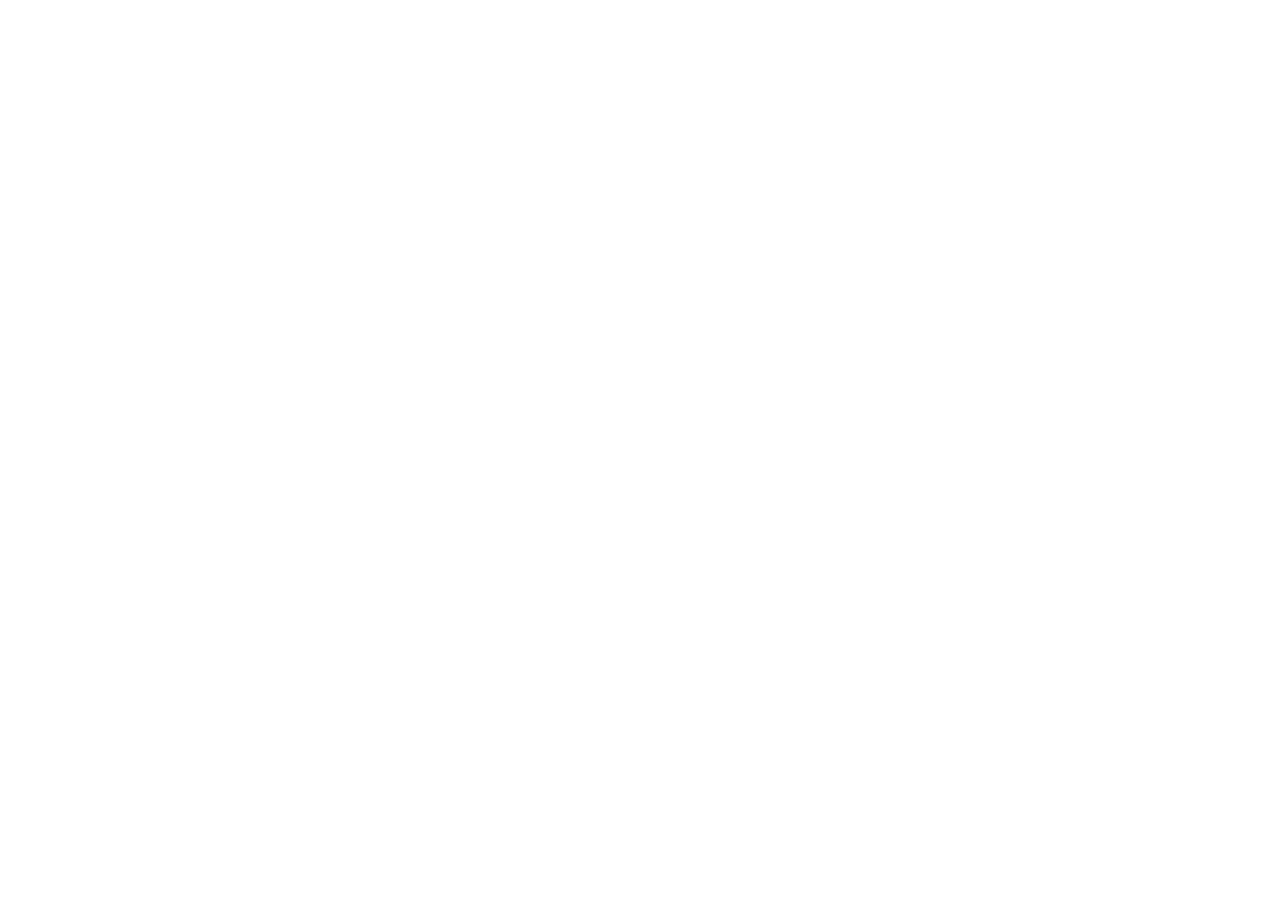
==== commit 6be739f1: "版本1.0.1.2" ====
--- a/index.html
+++ b/index.html
@@ -1,244 +1,127 @@
-<!DOCTYPE html>
-<html lang="zh-CN">
-<head>
-  <meta charset="UTF-8" />
-  <meta name="viewport" content="width=device-width, initial-scale=1.0"/>
-  <title>大盗 - 数字软件服务平台 | AI工具 · 开发工具 · 办公软件</title>
-  <meta name="description" content="大盗（Dadao）专业数字软件服务平台，提供AI工具、办公软件、开发工具、浏览器工具与自动化解决方案。">
-
-  <link rel="stylesheet" href="./assets/css/reset.css">
-  <link rel="stylesheet" href="./assets/css/variables.css">
-  <link rel="stylesheet" href="./assets/css/style.css">
-  <link rel="stylesheet" href="./assets/css/responsive.css">
-  <link rel="stylesheet" href="./assets/css/animation.css">
-</head>
-
-<body>
-
-<!-- ================= HEADER ================= -->
-<header class="header">
-  <div class="container nav">
-    <div class="logo">
-      <span>大盗</span>
-      <small>DADAO</small>
-    </div>
-
-    <nav>
-      <a href="#products">产品</a>
-      <a href="#advantages">优势</a>
-      <a href="#stats">数据</a>
-      <a href="#faq">FAQ</a>
-      <a href="./contact.html">联系</a>
-    </nav>
-
-    <a class="btn-primary" href="https://t.me/dadao" target="_blank">
-      联系客服
-    </a>
-  </div>
-</header>
-
-
-<!-- ================= HERO ================= -->
-<section class="hero">
-  <div class="hero-bg"></div>
-
-  <div class="container hero-content">
-    <h1>全球数字软件服务平台</h1>
-
-    <p>
-      专注 AI 工具 · 办公软件 · 开发工具 · 浏览器扩展 · 自动化解决方案
-    </p>
-
-    <div class="hero-actions">
-      <a class="btn-primary" href="https://t.me/dadao" target="_blank">
-        立即联系客服
-      </a>
-
-      <a class="btn-secondary" href="./products.html">
-        浏览产品
-      </a>
-    </div>
-
-    <div class="hero-links">
-      <a href="https://t.me/dadao22" target="_blank">TG频道</a>
-      <a href="https://wa.me/message/3J7JFFLXCC43L1" target="_blank">WhatsApp</a>
-    </div>
-  </div>
-</section>
-
-
-<!-- ================= ADVANTAGES ================= -->
-<section id="advantages" class="section">
-  <div class="container">
-
-    <h2>为什么选择大盗</h2>
-
-    <div class="grid-4">
-
-      <div class="card">
-        <h3>AI 工具整合</h3>
-        <p>全球优质 AI 工具统一入口，提升效率</p>
-      </div>
-
-      <div class="card">
-        <h3>专业软件服务</h3>
-        <p>提供稳定可靠的软件解决方案</p>
-      </div>
-
-      <div class="card">
-        <h3>快速响应</h3>
-        <p>7×24 小时在线客服支持</p>
-      </div>
-
-      <div class="card">
-        <h3>安全可靠</h3>
-        <p>稳定交付与持续更新机制</p>
-      </div>
-
-    </div>
-
-  </div>
-</section>
-
-
-<!-- ================= PRODUCTS ================= -->
-<section id="products" class="section dark">
-  <div class="container">
-
-    <h2>产品分类</h2>
-
-    <div class="grid-3">
-
-      <div class="card">
-        <h3>AI 工具</h3>
-        <p>智能写作 / 图像 / 代码 / 助手</p>
-      </div>
-
-      <div class="card">
-        <h3>办公软件</h3>
-        <p>提升团队协作与生产力工具</p>
-      </div>
-
-      <div class="card">
-        <h3>开发工具</h3>
-        <p>前端 / 后端 / DevOps 工具集合</p>
-      </div>
-
-      <div class="card">
-        <h3>浏览器工具</h3>
-        <p>扩展插件与效率增强工具</p>
-      </div>
-
-      <div class="card">
-        <h3>自动化工具</h3>
-        <p>减少重复操作，提高效率</p>
-      </div>
-
-      <div class="card">
-        <h3>技术服务</h3>
-        <p>定制开发与技术支持</p>
-      </div>
-
-    </div>
-
-  </div>
-</section>
-
-
-<!-- ================= STATS ================= -->
-<section id="stats" class="section">
-  <div class="container stats">
-
-    <div>
-      <h3>5000+</h3>
-      <p>软件资源</p>
-    </div>
-
-    <div>
-      <h3>120+</h3>
-      <p>合作项目</p>
-    </div>
-
-    <div>
-      <h3>99.9%</h3>
-      <p>服务稳定性</p>
-    </div>
-
-    <div>
-      <h3>24/7</h3>
-      <p>在线支持</p>
-    </div>
-
-  </div>
-</section>
-
-
-<!-- ================= CTA ================= -->
-<section class="cta">
-  <div class="container">
-
-    <h2>立即获取你的专属软件解决方案</h2>
-
-    <p>添加 Telegram 获取一对一服务支持</p>
-
-    <a class="btn-primary big" href="https://t.me/dadao" target="_blank">
-      联系 Telegram 客服
-    </a>
-
-  </div>
-</section>
-
-
-<!-- ================= FAQ ================= -->
-<section id="faq" class="section dark">
-  <div class="container">
-
-    <h2>常见问题</h2>
-
-    <div class="faq">
-
-      <div class="item">
-        <h4>如何获取软件？</h4>
-        <p>通过 Telegram 联系客服获取最新资源与服务。</p>
-      </div>
-
-      <div class="item">
-        <h4>是否安全可靠？</h4>
-        <p>所有资源经过筛选与测试，保证稳定性。</p>
-      </div>
-
-      <div class="item">
-        <h4>是否支持定制？</h4>
-        <p>支持企业级软件与技术定制服务。</p>
-      </div>
-
-    </div>
-
-  </div>
-</section>
-
-
-<!-- ================= FOOTER ================= -->
-<footer class="footer">
-  <div class="container">
-
-    <div class="footer-left">
-      <h3>大盗 DADAO</h3>
-      <p>数字软件服务平台</p>
-    </div>
-
-    <div class="footer-right">
-      <a href="https://t.me/dadao">Telegram</a>
-      <a href="https://t.me/dadao22">频道</a>
-      <a href="https://wa.me/message/3J7JFFLXCC43L1">WhatsApp</a>
-    </div>
-
-    <p class="copyright">
-      © 2026 Dadao. All Rights Reserved.
-    </p>
-
-  </div>
-</footer>
-
-</body>
-</html>+<!doctype html>
+<html lang="zh-HK">
+  <head>
+    <meta charset="UTF-8" />
+    <meta name="viewport" content="width=device-width, initial-scale=1.0" />
+    
+    <!-- SEO Meta Tags -->
+    <title>大盗 Dadao｜专业软件服务与 AI 工具平台</title>
+    <meta name="description" content="提供专业软件服务、AI 工具推荐支持及企业技术咨询。帮助香港、东南亚企业与 IT 从业者提升效能，提供 7×24 小时极速技术响应及完善售后。" />
+    <meta name="keywords" content="大盗, Dadao, 软件服务, AI 工具平台, 技术咨询, 软件测试, 售后支持, 香港软件开发, 东南亚IT服务, Telegram客服" />
+    <meta name="author" content="Dadao Team" />
+    
+    <!-- Open Graph / Facebook -->
+    <meta property="og:type" content="website" />
+    <meta property="og:title" content="大盗 Dadao｜专业软件服务与 AI 工具平台" />
+    <meta property="og:description" content="一站式软件与 AI 工具服务平台。快速响应、专业支持，提供 7×24 极速售前售后咨询。" />
+    <meta property="og:image" content="https://images.unsplash.com/photo-1618005182384-a83a8bd57fbe?auto=format&fit=crop&w=1200&h=630&q=80" />
+    <meta property="og:url" content="/" />
+    
+    <!-- Twitter -->
+    <meta name="twitter:card" content="summary_large_image" />
+    <meta name="twitter:title" content="大盗 Dadao｜专业软件服务与 AI 工具平台" />
+    <meta name="twitter:description" content="一站式软件与 AI 工具服务平台。提供 7×24 极速售前售后咨询与企业技术支持。" />
+    <meta name="twitter:image" content="https://images.unsplash.com/photo-1618005182384-a83a8bd57fbe?auto=format&fit=crop&w=1200&h=630&q=80" />
+
+    <!-- Structured Data Schema.org (Organization, WebSite, FAQPage, ContactPage) -->
+    <script type="application/ld+json">
+    [
+      {
+        "@context": "https://schema.org",
+        "@type": "Organization",
+        "name": "大盗 Dadao",
+        "alternateName": "Dadao AI & Software Services",
+        "url": "https://t.me/dadao",
+        "logo": "https://images.unsplash.com/photo-1618005182384-a83a8bd57fbe?auto=format&fit=crop&w=200&h=200&q=80",
+        "contactPoint": [
+          {
+            "@type": "ContactPoint",
+            "contactType": "customer support",
+            "url": "https://t.me/dadao",
+            "email": "support@dadao.io",
+            "availableLanguage": ["Chinese", "English"]
+          }
+        ],
+        "sameAs": [
+          "https://t.me/dadao22",
+          "https://wa.me/message/3J7JFFLXCC43L1"
+        ]
+      },
+      {
+        "@context": "https://schema.org",
+        "@type": "WebSite",
+        "name": "大盗 Dadao",
+        "url": "/",
+        "potentialAction": {
+          "@type": "SearchAction",
+          "target": "/?search={search_term_string}",
+          "query-input": "required name=search_term_string"
+        }
+      },
+      {
+        "@context": "https://schema.org",
+        "@type": "ContactPage",
+        "name": "联系大盗 Dadao",
+        "description": "通过 Telegram 和 WhatsApp 联系大盗 Dadao 官方客服，获取一站式软件与 AI 工具服务支持。",
+        "url": "/#contact",
+        "mainEntity": {
+          "@type": "ContactPoint",
+          "contactType": "Technical Support & Sales",
+          "url": "https://t.me/dadao"
+        }
+      },
+      {
+        "@context": "https://schema.org",
+        "@type": "FAQPage",
+        "mainEntity": [
+          {
+            "@type": "Question",
+            "name": "如何联系客服？",
+            "acceptedAnswer": {
+              "@type": "Answer",
+              "text": "您可以通过点击网站上的联系按钮，直接通过 Telegram 官方客服（@dadao）、加入 Telegram 官方频道（@dadao22）或者通过 WhatsApp（点击链接或扫描二维码）与我们取得即时联系。我们的客服团队在收到消息后会以最快的速度为您解答。"
+            }
+          },
+          {
+            "@type": "Question",
+            "name": "是否提供售后支持？",
+            "acceptedAnswer": {
+              "@type": "Answer",
+              "text": "是的，我们提供完善且长期的售后支持体系。不管是软件配置、使用指导还是运行过程中的异常排查，您都可以随时通过专属客服渠道联系我们，我们将全程跟进直至问题彻底解决。"
+            }
+          },
+          {
+            "@type": "Question",
+            "name": "响应时间多久？",
+            "acceptedAnswer": {
+              "@type": "Answer",
+              "text": "我们提供 7×24 小时全天候客服响应。一般情况下，客服在收到您的消息后会在 3-5 分钟内为您做出即时回应；复杂技术问题会立即派发给值班工程师，并在 15 分钟内提供排查方案。"
+            }
+          },
+          {
+            "@type": "Question",
+            "name": "是否可以长期合作？",
+            "acceptedAnswer": {
+              "@type": "Answer",
+              "text": "非常欢迎！大盗 Dadao 致力于为香港及东南亚的个人开发者、软件测试团队、创业团队及中小企业提供长期、稳定、可靠的技术支撑与 AI 效率工具咨询，支持多样化的长期定制合作协议。"
+            }
+          },
+          {
+            "@type": "Question",
+            "name": "是否提供咨询服务？",
+            "acceptedAnswer": {
+              "@type": "Answer",
+              "text": "是的，我们提供全面的技术咨询服务。涵盖：企业 AI 工具落地推荐与使用指导、高效率软件系统配置建议、自动化测试方案咨询、以及定制化的技术解决方案评估。"
+            }
+          }
+        ]
+      }
+    ]
+    </script>
+  </head>
+  <body>
+    <div id="root"></div>
+    <script type="module" src="/src/main.tsx"></script>
+  </body>
+</html>
+
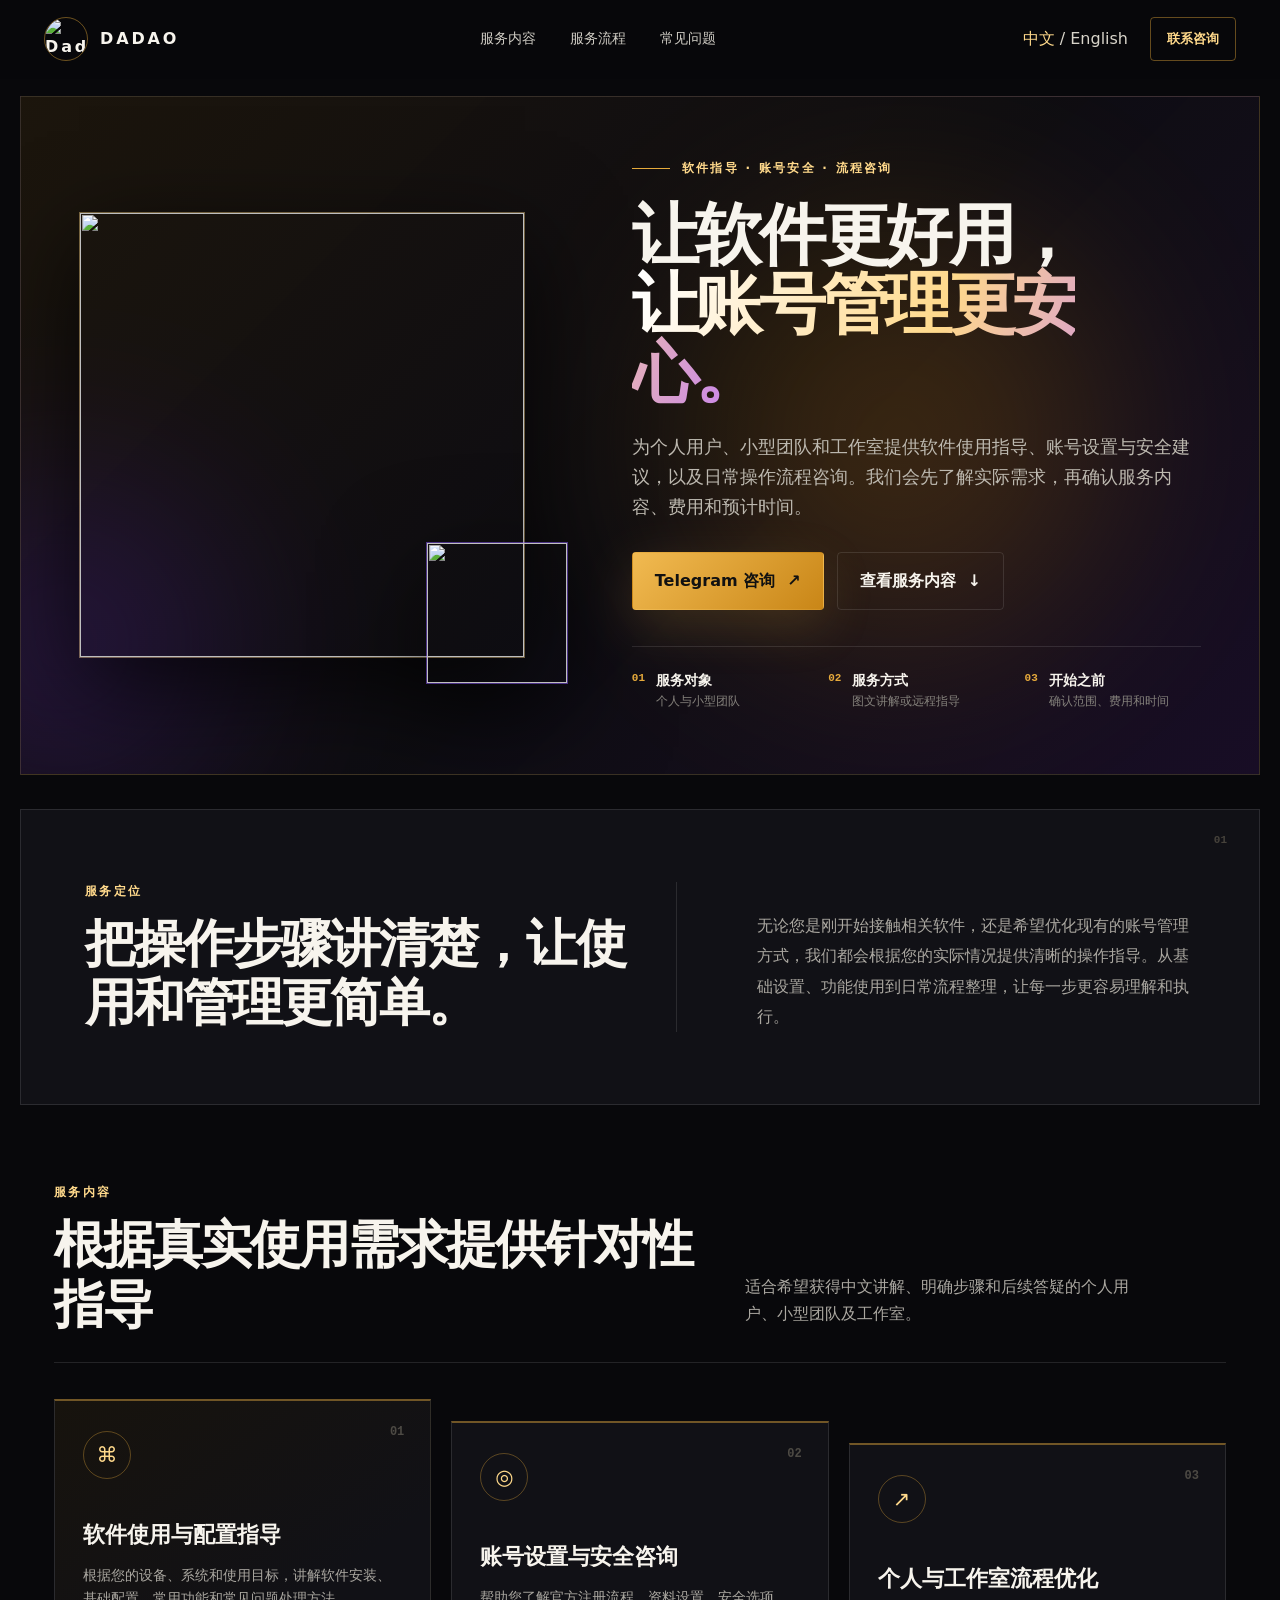
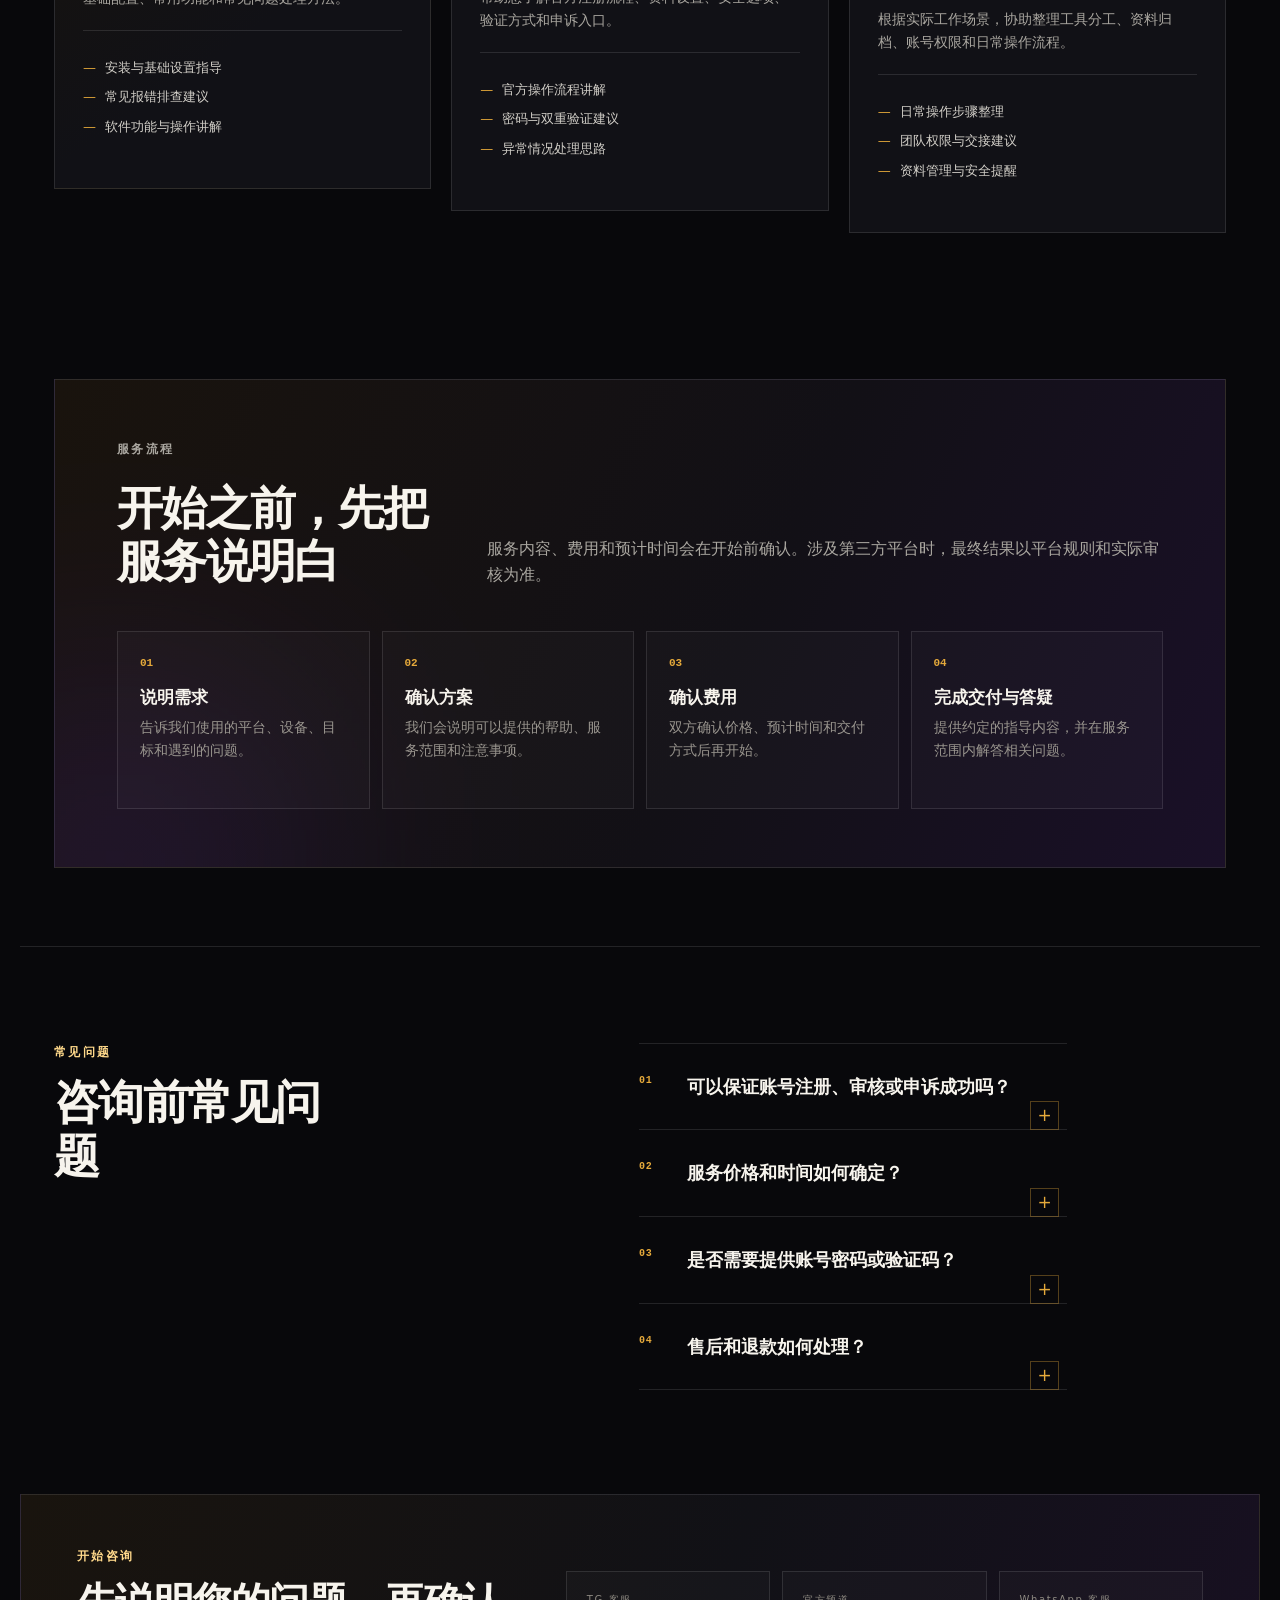
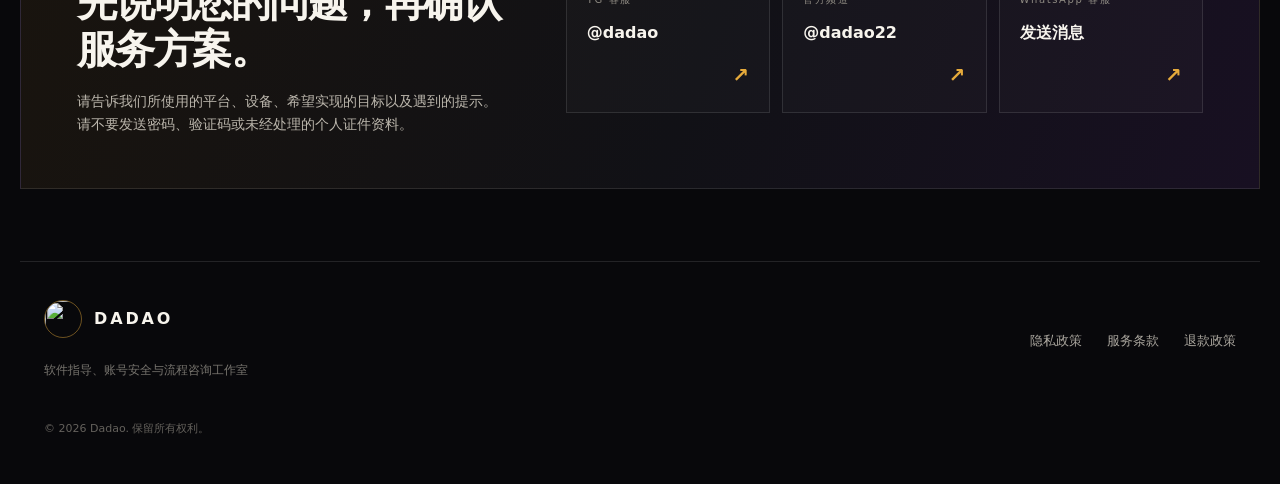
==== commit e41b8db0: "Upload approved Dadao website" ====
--- a/index.html
+++ b/index.html
@@ -1,127 +1,145 @@
-<!doctype html>
-<html lang="zh-HK">
-  <head>
-    <meta charset="UTF-8" />
-    <meta name="viewport" content="width=device-width, initial-scale=1.0" />
-    
-    <!-- SEO Meta Tags -->
-    <title>大盗 Dadao｜专业软件服务与 AI 工具平台</title>
-    <meta name="description" content="提供专业软件服务、AI 工具推荐支持及企业技术咨询。帮助香港、东南亚企业与 IT 从业者提升效能，提供 7×24 小时极速技术响应及完善售后。" />
-    <meta name="keywords" content="大盗, Dadao, 软件服务, AI 工具平台, 技术咨询, 软件测试, 售后支持, 香港软件开发, 东南亚IT服务, Telegram客服" />
-    <meta name="author" content="Dadao Team" />
-    
-    <!-- Open Graph / Facebook -->
-    <meta property="og:type" content="website" />
-    <meta property="og:title" content="大盗 Dadao｜专业软件服务与 AI 工具平台" />
-    <meta property="og:description" content="一站式软件与 AI 工具服务平台。快速响应、专业支持，提供 7×24 极速售前售后咨询。" />
-    <meta property="og:image" content="https://images.unsplash.com/photo-1618005182384-a83a8bd57fbe?auto=format&fit=crop&w=1200&h=630&q=80" />
-    <meta property="og:url" content="/" />
-    
-    <!-- Twitter -->
-    <meta name="twitter:card" content="summary_large_image" />
-    <meta name="twitter:title" content="大盗 Dadao｜专业软件服务与 AI 工具平台" />
-    <meta name="twitter:description" content="一站式软件与 AI 工具服务平台。提供 7×24 极速售前售后咨询与企业技术支持。" />
-    <meta name="twitter:image" content="https://images.unsplash.com/photo-1618005182384-a83a8bd57fbe?auto=format&fit=crop&w=1200&h=630&q=80" />
-
-    <!-- Structured Data Schema.org (Organization, WebSite, FAQPage, ContactPage) -->
-    <script type="application/ld+json">
-    [
-      {
-        "@context": "https://schema.org",
-        "@type": "Organization",
-        "name": "大盗 Dadao",
-        "alternateName": "Dadao AI & Software Services",
-        "url": "https://t.me/dadao",
-        "logo": "https://images.unsplash.com/photo-1618005182384-a83a8bd57fbe?auto=format&fit=crop&w=200&h=200&q=80",
-        "contactPoint": [
-          {
-            "@type": "ContactPoint",
-            "contactType": "customer support",
-            "url": "https://t.me/dadao",
-            "email": "support@dadao.io",
-            "availableLanguage": ["Chinese", "English"]
-          }
-        ],
-        "sameAs": [
-          "https://t.me/dadao22",
-          "https://wa.me/message/3J7JFFLXCC43L1"
-        ]
-      },
-      {
-        "@context": "https://schema.org",
-        "@type": "WebSite",
-        "name": "大盗 Dadao",
-        "url": "/",
-        "potentialAction": {
-          "@type": "SearchAction",
-          "target": "/?search={search_term_string}",
-          "query-input": "required name=search_term_string"
-        }
-      },
-      {
-        "@context": "https://schema.org",
-        "@type": "ContactPage",
-        "name": "联系大盗 Dadao",
-        "description": "通过 Telegram 和 WhatsApp 联系大盗 Dadao 官方客服，获取一站式软件与 AI 工具服务支持。",
-        "url": "/#contact",
-        "mainEntity": {
-          "@type": "ContactPoint",
-          "contactType": "Technical Support & Sales",
-          "url": "https://t.me/dadao"
-        }
-      },
-      {
-        "@context": "https://schema.org",
-        "@type": "FAQPage",
-        "mainEntity": [
-          {
-            "@type": "Question",
-            "name": "如何联系客服？",
-            "acceptedAnswer": {
-              "@type": "Answer",
-              "text": "您可以通过点击网站上的联系按钮，直接通过 Telegram 官方客服（@dadao）、加入 Telegram 官方频道（@dadao22）或者通过 WhatsApp（点击链接或扫描二维码）与我们取得即时联系。我们的客服团队在收到消息后会以最快的速度为您解答。"
-            }
-          },
-          {
-            "@type": "Question",
-            "name": "是否提供售后支持？",
-            "acceptedAnswer": {
-              "@type": "Answer",
-              "text": "是的，我们提供完善且长期的售后支持体系。不管是软件配置、使用指导还是运行过程中的异常排查，您都可以随时通过专属客服渠道联系我们，我们将全程跟进直至问题彻底解决。"
-            }
-          },
-          {
-            "@type": "Question",
-            "name": "响应时间多久？",
-            "acceptedAnswer": {
-              "@type": "Answer",
-              "text": "我们提供 7×24 小时全天候客服响应。一般情况下，客服在收到您的消息后会在 3-5 分钟内为您做出即时回应；复杂技术问题会立即派发给值班工程师，并在 15 分钟内提供排查方案。"
-            }
-          },
-          {
-            "@type": "Question",
-            "name": "是否可以长期合作？",
-            "acceptedAnswer": {
-              "@type": "Answer",
-              "text": "非常欢迎！大盗 Dadao 致力于为香港及东南亚的个人开发者、软件测试团队、创业团队及中小企业提供长期、稳定、可靠的技术支撑与 AI 效率工具咨询，支持多样化的长期定制合作协议。"
-            }
-          },
-          {
-            "@type": "Question",
-            "name": "是否提供咨询服务？",
-            "acceptedAnswer": {
-              "@type": "Answer",
-              "text": "是的，我们提供全面的技术咨询服务。涵盖：企业 AI 工具落地推荐与使用指导、高效率软件系统配置建议、自动化测试方案咨询、以及定制化的技术解决方案评估。"
-            }
-          }
-        ]
-      }
-    ]
-    </script>
-  </head>
-  <body>
-    <div id="root"></div>
-    <script type="module" src="/src/main.tsx"></script>
-  </body>
-</html>
-
+<!doctype html>
+<html lang="zh-CN">
+<head>
+  <meta charset="UTF-8">
+  <meta name="viewport" content="width=device-width, initial-scale=1.0">
+  <title>Dadao 大盗｜软件指导、账号安全与流程咨询</title>
+  <meta name="description" content="Dadao 为个人用户、小型团队和工作室提供软件使用指导、账号设置与安全建议，以及日常操作流程咨询。">
+  <meta name="robots" content="index,follow,max-image-preview:large">
+  <meta name="theme-color" content="#08080b">
+  <link rel="canonical" href="https://fbhao.xyz/">
+  <link rel="icon" href="assets/dadao-gold.jpg" type="image/jpeg">
+  <link rel="preload" href="assets/dadao-gold.jpg" as="image">
+  <link rel="stylesheet" href="styles.css?v=4">
+  <script type="application/ld+json">
+  {
+    "@context": "https://schema.org",
+    "@type": "ProfessionalService",
+    "name": "Dadao 大盗",
+    "url": "https://fbhao.xyz/",
+    "image": "https://fbhao.xyz/assets/dadao-gold.jpg",
+    "description": "为个人用户、小型团队和工作室提供软件使用指导、账号设置与安全建议及日常操作流程咨询。",
+    "sameAs": ["https://t.me/dadao", "https://t.me/dadao22", "https://wa.me/message/3J7JFFLXCC43L1"]
+  }
+  </script>
+</head>
+<body>
+  <a class="skip-link" href="#main" data-i18n="skip">跳至主要内容</a>
+  <header class="site-header">
+    <div class="nav-wrap">
+      <a class="brand" href="#top" aria-label="Dadao 首页">
+        <img src="assets/dadao-gold.jpg" alt="Dadao 大盗标志" width="44" height="44">
+        <span>DADAO</span>
+      </a>
+      <button class="menu-button" type="button" aria-label="打开菜单" aria-expanded="false"><span></span><span></span></button>
+      <nav class="main-nav" aria-label="主导航">
+        <a href="#services" data-i18n="navServices">服务内容</a>
+        <a href="#process" data-i18n="navProcess">服务流程</a>
+        <a href="#faq" data-i18n="navFaq">常见问题</a>
+      </nav>
+      <div class="nav-actions">
+        <button class="language-button" type="button" aria-label="切换语言"><span class="lang-current">中文</span><span aria-hidden="true"> / English</span></button>
+        <a class="button button-small" href="https://t.me/dadao" target="_blank" rel="noopener" data-i18n="navContact">联系咨询</a>
+      </div>
+    </div>
+  </header>
+
+  <main id="main">
+    <section class="hero" id="top">
+      <div class="hero-glow hero-glow-gold"></div>
+      <div class="hero-glow hero-glow-purple"></div>
+      <div class="hero-content">
+        <p class="eyebrow"><span></span><span data-i18n="eyebrow">软件指导 · 账号安全 · 流程咨询</span></p>
+        <h1><span data-i18n="heroLine1">让软件更好用，</span><br><em data-i18n="heroLine2">让账号管理更安心。</em></h1>
+        <p class="hero-copy" data-i18n="heroCopy">为个人用户、小型团队和工作室提供软件使用指导、账号设置与安全建议，以及日常操作流程咨询。我们会先了解实际需求，再确认服务内容、费用和预计时间。</p>
+        <div class="hero-actions">
+          <a class="button button-primary" href="https://t.me/dadao" target="_blank" rel="noopener"><span data-i18n="tgContact">Telegram 咨询</span><span aria-hidden="true">↗</span></a>
+          <a class="button button-secondary" href="#services"><span data-i18n="viewServices">查看服务内容</span><span aria-hidden="true">↓</span></a>
+        </div>
+        <ul class="trust-row" aria-label="服务特点">
+          <li><span>01</span><strong data-i18n="trust1Title">服务对象</strong><small data-i18n="trust1Text">个人与小型团队</small></li>
+          <li><span>02</span><strong data-i18n="trust2Title">服务方式</strong><small data-i18n="trust2Text">图文讲解或远程指导</small></li>
+          <li><span>03</span><strong data-i18n="trust3Title">开始之前</strong><small data-i18n="trust3Text">确认范围、费用和时间</small></li>
+        </ul>
+      </div>
+      <div class="hero-visual" aria-hidden="true">
+        <div class="image-frame image-frame-main"><img src="assets/dadao-gold.jpg" alt="" width="640" height="640"></div>
+        <div class="image-frame image-frame-secondary"><img src="assets/dadao-purple.jpg" alt="" width="640" height="640" loading="lazy"></div>
+      </div>
+    </section>
+
+    <section class="section intro" aria-labelledby="intro-title">
+      <div>
+        <p class="section-kicker" data-i18n="introKicker">服务定位</p>
+        <h2 id="intro-title" data-i18n="introTitle">把操作步骤讲清楚，让使用和管理更简单。</h2>
+      </div>
+      <p data-i18n="introCopy">无论您是刚开始接触相关软件，还是希望优化现有的账号管理方式，我们都会根据您的实际情况提供清晰的操作指导。从基础设置、功能使用到日常流程整理，让每一步更容易理解和执行。</p>
+    </section>
+
+    <section class="section services" id="services" aria-labelledby="services-title">
+      <div class="section-heading">
+        <div><p class="section-kicker" data-i18n="servicesKicker">服务内容</p><h2 id="services-title" data-i18n="servicesTitle">根据真实使用需求提供针对性指导</h2></div>
+        <p data-i18n="servicesLead">适合希望获得中文讲解、明确步骤和后续答疑的个人用户、小型团队及工作室。</p>
+      </div>
+      <div class="service-grid">
+        <article class="service-card featured">
+          <span class="card-number">01</span><div class="service-icon">⌘</div>
+          <h3 data-i18n="service1Title">软件使用与配置指导</h3>
+          <p data-i18n="service1Text">根据您的设备、系统和使用目标，讲解软件安装、基础配置、常用功能和常见问题处理方法。</p>
+          <ul><li data-i18n="service1A">安装与基础设置指导</li><li data-i18n="service1B">常见报错排查建议</li><li data-i18n="service1C">软件功能与操作讲解</li></ul>
+        </article>
+        <article class="service-card">
+          <span class="card-number">02</span><div class="service-icon">◎</div>
+          <h3 data-i18n="service2Title">账号设置与安全咨询</h3>
+          <p data-i18n="service2Text">帮助您了解官方注册流程、资料设置、安全选项、验证方式和申诉入口。</p>
+          <ul><li data-i18n="service2A">官方操作流程讲解</li><li data-i18n="service2B">密码与双重验证建议</li><li data-i18n="service2C">异常情况处理思路</li></ul>
+        </article>
+        <article class="service-card">
+          <span class="card-number">03</span><div class="service-icon">↗</div>
+          <h3 data-i18n="service3Title">个人与工作室流程优化</h3>
+          <p data-i18n="service3Text">根据实际工作场景，协助整理工具分工、资料归档、账号权限和日常操作流程。</p>
+          <ul><li data-i18n="service3A">日常操作步骤整理</li><li data-i18n="service3B">团队权限与交接建议</li><li data-i18n="service3C">资料管理与安全提醒</li></ul>
+        </article>
+      </div>
+    </section>
+
+    <section class="section process" id="process" aria-labelledby="process-title">
+      <div class="process-panel">
+        <div class="process-copy"><p class="section-kicker" data-i18n="processKicker">服务流程</p><h2 id="process-title" data-i18n="processTitle">开始之前，先把服务说明白</h2><p data-i18n="processLead">服务内容、费用和预计时间会在开始前确认。涉及第三方平台时，最终结果以平台规则和实际审核为准。</p></div>
+        <ol class="process-list">
+          <li><span>01</span><div><strong data-i18n="step1Title">说明需求</strong><p data-i18n="step1Text">告诉我们使用的平台、设备、目标和遇到的问题。</p></div></li>
+          <li><span>02</span><div><strong data-i18n="step2Title">确认方案</strong><p data-i18n="step2Text">我们会说明可以提供的帮助、服务范围和注意事项。</p></div></li>
+          <li><span>03</span><div><strong data-i18n="step3Title">确认费用</strong><p data-i18n="step3Text">双方确认价格、预计时间和交付方式后再开始。</p></div></li>
+          <li><span>04</span><div><strong data-i18n="step4Title">完成交付与答疑</strong><p data-i18n="step4Text">提供约定的指导内容，并在服务范围内解答相关问题。</p></div></li>
+        </ol>
+      </div>
+    </section>
+
+    <section class="section faq" id="faq" aria-labelledby="faq-title">
+      <div class="section-heading"><div><p class="section-kicker" data-i18n="faqKicker">常见问题</p><h2 id="faq-title" data-i18n="faqTitle">咨询前常见问题</h2></div></div>
+      <div class="faq-list">
+        <details><summary data-i18n="faq1Q">可以保证账号注册、审核或申诉成功吗？</summary><p data-i18n="faq1A">不可以。第三方平台的处理结果由平台独立决定。我们可以协助理解官方流程、检查常见问题和整理所需资料，但不会承诺最终结果。</p></details>
+        <details><summary data-i18n="faq2Q">服务价格和时间如何确定？</summary><p data-i18n="faq2A">价格和时间取决于问题类型、复杂程度及服务方式。开始之前，我们会在聊天中说明服务范围、费用、预计时间和退款条件，您确认后才开始。</p></details>
+        <details><summary data-i18n="faq3Q">是否需要提供账号密码或验证码？</summary><p data-i18n="faq3A">通常不需要。请不要发送密码、验证码、私钥或完整的支付信息。我们优先采用截图说明、脱敏资料或由您本人操作的远程指导方式。</p></details>
+        <details><summary data-i18n="faq4Q">售后和退款如何处理？</summary><p data-i18n="faq4A">我们会在开始前说明服务范围，并按照约定提供相关答疑。尚未开始的服务可以申请取消；已经开始或已交付的数字服务，将根据未完成部分和实际投入进行评估。详情请查看退款政策。</p></details>
+      </div>
+    </section>
+
+    <section class="section contact" id="contact" aria-labelledby="contact-title">
+      <div class="contact-copy"><p class="section-kicker" data-i18n="contactKicker">开始咨询</p><h2 id="contact-title" data-i18n="contactTitle">先说明您的问题，再确认服务方案。</h2><p data-i18n="contactLead">请告诉我们所使用的平台、设备、希望实现的目标以及遇到的提示。请不要发送密码、验证码或未经处理的个人证件资料。</p></div>
+      <div class="contact-options">
+        <a href="https://t.me/dadao" target="_blank" rel="noopener"><span><small data-i18n="tgService">TG 客服</small><strong>@dadao</strong></span><b>↗</b></a>
+        <a href="https://t.me/dadao22" target="_blank" rel="noopener"><span><small data-i18n="channel">官方频道</small><strong>@dadao22</strong></span><b>↗</b></a>
+        <a href="https://wa.me/message/3J7JFFLXCC43L1" target="_blank" rel="noopener"><span><small data-i18n="waService">WhatsApp 客服</small><strong data-i18n="messageUs">发送消息</strong></span><b>↗</b></a>
+      </div>
+    </section>
+  </main>
+
+  <footer>
+    <div class="footer-brand"><a class="brand" href="#top"><img src="assets/dadao-gold.jpg" alt="" width="38" height="38"><span>DADAO</span></a><p data-i18n="footerTagline">软件指导、账号安全与流程咨询工作室</p></div>
+    <div class="footer-links"><a href="privacy.html" data-i18n="privacy">隐私政策</a><a href="terms.html" data-i18n="terms">服务条款</a><a href="refund.html" data-i18n="refund">退款政策</a></div>
+    <p class="copyright">© <span id="year"></span> Dadao. <span data-i18n="rights">保留所有权利。</span></p>
+  </footer>
+  <script src="script.js?v=2" defer></script>
+</body>
+</html>
--- a/styles.css
+++ b/styles.css
@@ -0,0 +1,162 @@
+:root{--bg:#08080b;--panel:#111116;--panel-2:#17171e;--text:#f7f4ed;--muted:#aaa7a0;--gold:#e6aa3b;--gold-light:#ffd98b;--purple:#8c5cff;--line:rgba(255,255,255,.11);--max:1180px}*{box-sizing:border-box}html{scroll-behavior:smooth}body{margin:0;background:var(--bg);color:var(--text);font-family:Inter,"Noto Sans SC","Microsoft YaHei",system-ui,sans-serif;line-height:1.65;-webkit-font-smoothing:antialiased}a{color:inherit;text-decoration:none}img{display:block;max-width:100%}button{font:inherit}.skip-link{position:fixed;left:12px;top:-100px;background:#fff;color:#000;padding:9px 14px;z-index:100}.skip-link:focus{top:12px}.site-header{position:fixed;top:0;left:0;width:100%;z-index:50;background:rgba(8,8,11,.78);backdrop-filter:blur(18px);border-bottom:1px solid transparent;transition:.3s}.site-header.scrolled{border-color:var(--line)}.nav-wrap{max-width:var(--max);height:78px;margin:auto;padding:0 24px;display:flex;align-items:center;justify-content:space-between}.brand{display:flex;align-items:center;gap:12px;font-weight:850;letter-spacing:.18em}.brand img{width:44px;height:44px;border-radius:50%;border:1px solid rgba(230,170,59,.45)}.main-nav{display:flex;gap:34px;font-size:14px;color:#cfccc4}.main-nav a,.footer-links a{transition:.2s}.main-nav a:hover,.footer-links a:hover{color:var(--gold-light)}.nav-actions{display:flex;align-items:center;gap:16px}.language-button,.menu-button{color:#d8d4ca;background:transparent;border:0;cursor:pointer}.lang-current{color:var(--gold-light)}.button{display:inline-flex;align-items:center;justify-content:center;gap:12px;border:1px solid var(--line);border-radius:4px;padding:15px 22px;font-weight:750;transition:.25s}.button:hover{transform:translateY(-2px)}.button-small{padding:10px 16px;border-color:rgba(230,170,59,.42);color:var(--gold-light);font-size:13px}.button-primary{background:linear-gradient(135deg,#f1ba51,#c98617);color:#111;border-color:transparent;box-shadow:0 16px 50px rgba(230,170,59,.18)}.button-primary:hover{box-shadow:0 18px 60px rgba(230,170,59,.3)}.button-secondary:hover{border-color:rgba(255,255,255,.35)}.menu-button{display:none;width:40px;height:40px}.menu-button span{width:22px;height:1px;background:#fff;display:block;margin:6px auto;transition:.2s}
+.hero{position:relative;min-height:830px;max-width:1400px;margin:auto;padding:165px 40px 95px;display:grid;grid-template-columns:1.1fr .9fr;align-items:center;gap:42px;overflow:hidden}.hero-content{position:relative;z-index:3;max-width:710px}.eyebrow,.section-kicker{font-size:12px;letter-spacing:.19em;text-transform:uppercase;color:var(--gold-light);font-weight:750}.eyebrow{display:flex;align-items:center;gap:12px}.eyebrow>span:first-child{width:38px;height:1px;background:var(--gold)}h1,h2,h3,p{margin-top:0}h1{font-size:clamp(44px,6vw,78px);line-height:1.07;letter-spacing:-.055em;margin:26px 0 28px}h1 em{font-style:normal;color:transparent;background:linear-gradient(110deg,#fff 2%,var(--gold-light) 55%,#c27cf5);-webkit-background-clip:text;background-clip:text}.hero-copy{max-width:630px;color:#bdb9b0;font-size:18px}.hero-actions{display:flex;gap:13px;margin:34px 0 54px}.trust-row{list-style:none;margin:0;padding:26px 0 0;border-top:1px solid var(--line);display:grid;grid-template-columns:repeat(3,1fr);gap:20px}.trust-row li{display:grid;grid-template-columns:auto 1fr;column-gap:11px}.trust-row li>span{grid-row:span 2;color:var(--gold);font:700 11px ui-monospace,monospace;padding-top:3px}.trust-row strong{font-size:14px}.trust-row small{color:#85827c;font-size:12px}.hero-visual{height:610px;position:relative;z-index:2}.image-frame{position:absolute;border:1px solid rgba(255,217,139,.26);box-shadow:0 30px 100px rgba(0,0,0,.55)}.image-frame img{width:100%;height:100%;object-fit:cover}.image-frame-main{width:min(430px,85%);aspect-ratio:1;right:0;top:10px;transform:rotate(2deg)}.image-frame-secondary{width:220px;aspect-ratio:1;left:5px;bottom:24px;transform:rotate(-7deg);border-color:rgba(140,92,255,.5)}.visual-label{position:absolute;right:22px;bottom:36px;background:rgba(8,8,11,.85);border:1px solid var(--line);padding:13px 21px;display:flex;gap:11px;align-items:baseline;backdrop-filter:blur(10px)}.visual-label span{font-size:9px;letter-spacing:.18em;color:#888}.visual-label strong{font-family:Georgia,serif;color:var(--gold-light);font-size:22px}.hero-glow{position:absolute;border-radius:50%;filter:blur(100px);opacity:.22}.hero-glow-gold{width:420px;height:420px;background:#ca7f05;right:12%;top:19%}.hero-glow-purple{width:330px;height:330px;background:#6629df;left:-10%;bottom:-5%}
+.section{max-width:var(--max);margin:auto;padding:105px 24px}.intro{display:grid;grid-template-columns:1.25fr .75fr;gap:90px;border-top:1px solid var(--line);border-bottom:1px solid var(--line)}h2{font-size:clamp(32px,4vw,54px);line-height:1.16;letter-spacing:-.038em}.intro h2{margin-bottom:0}.intro>p,.section-heading>p,.process-copy>p,.standards-copy>p{color:var(--muted)}.section-heading{display:flex;justify-content:space-between;align-items:end;gap:40px;margin-bottom:46px}.section-heading h2{margin-bottom:0}.section-heading>p{max-width:390px;margin-bottom:7px}.service-grid{display:grid;grid-template-columns:repeat(3,1fr);gap:16px}.service-card{position:relative;background:var(--panel);border:1px solid var(--line);padding:34px 30px 32px;min-height:430px;overflow:hidden;transition:.3s}.service-card:hover{transform:translateY(-5px);border-color:rgba(230,170,59,.35)}.service-card.featured{background:linear-gradient(145deg,#17130d,#111116 57%)}.card-number{position:absolute;right:26px;top:24px;color:#4d4a44;font:700 12px ui-monospace,monospace}.service-icon{width:48px;height:48px;border:1px solid rgba(230,170,59,.35);color:var(--gold-light);display:grid;place-items:center;font-size:21px;margin-bottom:56px}.service-card h3{font-size:22px;line-height:1.3;margin-bottom:14px}.service-card p{color:var(--muted);font-size:14px}.service-card ul{list-style:none;padding:18px 0 0;margin:20px 0 0;border-top:1px solid var(--line);color:#d2cfc8;font-size:13px}.service-card li{margin:8px 0}.service-card li:before{content:"—";color:var(--gold);margin-right:9px}
+.process{max-width:1400px;padding-left:40px;padding-right:40px}.process-panel{background:linear-gradient(125deg,#161117,#0f0f14 65%);border:1px solid var(--line);padding:72px;display:grid;grid-template-columns:.8fr 1.2fr;gap:90px;position:relative;overflow:hidden}.process-panel:before{content:"";position:absolute;width:360px;height:360px;background:#612cc4;filter:blur(130px);opacity:.18;left:-120px;bottom:-180px}.process-copy,.process-list{position:relative;z-index:1}.process-copy h2{font-size:46px}.process-list{list-style:none;margin:0;padding:0}.process-list li{display:grid;grid-template-columns:52px 1fr;gap:20px;padding:22px 0;border-bottom:1px solid var(--line)}.process-list li:first-child{padding-top:0}.process-list li>span{font:700 11px ui-monospace,monospace;color:var(--gold)}.process-list strong{font-size:17px}.process-list p{margin:5px 0 0;color:#99958e;font-size:14px}.standards{display:grid;grid-template-columns:.82fr 1.18fr;gap:85px;align-items:center}.standards-visual{position:relative}.standards-visual:after{content:"";position:absolute;inset:25px -25px -25px 25px;border:1px solid rgba(140,92,255,.35);z-index:-1}.standards-copy h2{margin-bottom:20px}.boundary-list{margin-top:34px;display:grid;grid-template-columns:1fr 1fr;gap:12px}.boundary-list>div{padding:24px;background:var(--panel);border:1px solid var(--line)}.boundary-list strong{display:block;color:var(--gold-light);margin-bottom:12px}.boundary-list ul{padding-left:18px;margin:0;color:#aaa6a0;font-size:13px}.boundary-list li{margin:8px 0}.not-allowed strong{color:#c69fe8}
+.faq{border-top:1px solid var(--line)}.faq-list{max-width:920px;margin:auto}.faq details{border-bottom:1px solid var(--line)}.faq summary{list-style:none;cursor:pointer;padding:25px 42px 25px 0;font-size:17px;font-weight:700;position:relative}.faq summary::-webkit-details-marker{display:none}.faq summary:after{content:"+";position:absolute;right:5px;color:var(--gold);font-size:22px;font-weight:400}.faq details[open] summary:after{content:"−"}.faq details p{color:var(--muted);max-width:790px;padding:0 30px 25px 0}.contact{max-width:1400px;padding:88px 70px;background:linear-gradient(115deg,#24190b,#151017 62%,#21113d);display:grid;grid-template-columns:1fr 1fr;gap:90px;margin-bottom:100px;border:1px solid rgba(255,255,255,.1)}.contact-copy h2{font-size:48px}.contact-copy p:last-child{color:#bbb6ac}.contact-options{display:flex;flex-direction:column;border-top:1px solid var(--line)}.contact-options a{display:flex;justify-content:space-between;align-items:center;padding:19px 8px;border-bottom:1px solid var(--line);transition:.2s}.contact-options a:hover{padding-left:16px;background:rgba(255,255,255,.025)}.contact-options span{display:flex;align-items:baseline;gap:18px}.contact-options small{color:#8d8981;font-size:10px;letter-spacing:.16em;min-width:90px}.contact-options strong{font-size:18px}.contact-options b{color:var(--gold);font-size:20px}footer{max-width:var(--max);margin:auto;padding:38px 24px 45px;border-top:1px solid var(--line);display:grid;grid-template-columns:1fr auto;gap:30px;align-items:center}.footer-brand p{color:#77746e;font-size:12px;margin:13px 0 0}.footer-brand .brand{display:inline-flex}.footer-brand .brand img{width:38px;height:38px}.footer-links{display:flex;gap:25px;color:#aaa69e;font-size:13px}.copyright{grid-column:1/-1;color:#64615c;font-size:11px;margin:10px 0 0}
+.legal-main{max-width:900px;margin:0 auto;padding:150px 24px 100px}.legal-hero{padding-bottom:42px;border-bottom:1px solid var(--line)}.legal-hero h1{font-size:56px}.legal-meta{color:#89857e;font-size:13px}.legal-content{padding-top:44px}.legal-content section{margin-bottom:38px}.legal-content h2{font-size:24px;letter-spacing:-.02em}.legal-content p,.legal-content li{color:#b4b0a8}.legal-content a{color:var(--gold-light);text-decoration:underline}.legal-note{padding:18px 20px;border-left:2px solid var(--gold);background:var(--panel)}.legal-en{margin-top:70px;padding-top:55px;border-top:1px solid var(--line)}
+@media(max-width:900px){.main-nav{position:fixed;left:16px;right:16px;top:74px;display:none;flex-direction:column;gap:4px;padding:18px;background:#121217;border:1px solid var(--line)}.main-nav.open{display:flex}.main-nav a{padding:12px}.menu-button{display:block;order:3}.nav-actions .button-small{display:none}.hero{grid-template-columns:1fr;min-height:auto;padding-top:135px}.hero-visual{height:480px}.image-frame-main{width:390px;max-width:85%;right:8%}.image-frame-secondary{width:175px}.intro,.standards,.contact,.process-panel{grid-template-columns:1fr}.service-grid{grid-template-columns:1fr}.service-card{min-height:0}.process-panel{gap:50px}.contact{gap:42px}.standards-visual{max-width:500px}.section-heading{align-items:start;flex-direction:column}.section-heading>p{max-width:650px}.boundary-list{grid-template-columns:1fr 1fr}}
+@media(max-width:600px){.nav-wrap{height:68px;padding:0 16px}.brand span{font-size:14px}.brand img{width:38px;height:38px}.nav-actions{margin-left:auto;margin-right:4px}.language-button{font-size:12px}.hero{padding:112px 18px 72px}.hero h1{font-size:45px}.hero-copy{font-size:16px}.hero-actions{flex-direction:column}.trust-row{grid-template-columns:1fr;gap:15px}.hero-visual{height:370px;margin-top:10px}.image-frame-main{width:290px;right:5%}.image-frame-secondary{width:130px;left:2%;bottom:8px}.visual-label{right:5%;bottom:8px}.section{padding:75px 18px}.intro{grid-template-columns:1fr;gap:28px}.intro h2,.process-copy h2,.contact-copy h2{font-size:34px}.service-grid{gap:12px}.process{padding-left:12px;padding-right:12px}.process-panel{padding:42px 24px}.standards{gap:55px}.boundary-list{grid-template-columns:1fr}.contact{margin:0 12px 70px;padding:50px 24px}.contact-options span{gap:8px;flex-direction:column}.contact-options small{min-width:0}.contact-options strong{font-size:16px}footer{grid-template-columns:1fr}.footer-links{flex-wrap:wrap}.legal-main{padding-top:115px}.legal-hero h1{font-size:42px}}
+/* Layout revision: content is unchanged; only composition and spacing are adjusted. */
+.nav-wrap{max-width:1240px}
+.hero{max-width:1240px;min-height:760px;padding:135px 24px 75px;grid-template-columns:.9fr 1.1fr;grid-template-areas:"visual content";gap:76px}
+.hero-content{grid-area:content;max-width:650px}
+.hero-visual{grid-area:visual;height:540px}
+.image-frame-main{width:min(410px,86%);left:0;right:auto;top:8px;transform:rotate(-2deg)}
+.image-frame-secondary{width:165px;left:auto;right:0;bottom:18px;transform:rotate(5deg)}
+.hero h1{font-size:clamp(46px,5.2vw,72px)}
+.hero-copy{max-width:590px}
+.hero-actions{margin-bottom:42px}
+.section{max-width:1240px;padding-top:88px;padding-bottom:88px}
+.intro{grid-template-columns:1.35fr .65fr;gap:72px;align-items:end}
+.intro h2{max-width:780px}
+.services .section-heading{margin-bottom:36px}
+.service-card{min-height:405px;padding:30px 28px}
+.service-icon{margin-bottom:42px}
+.process{max-width:1240px;padding-left:24px;padding-right:24px}
+.process-panel{display:block;padding:60px}
+.process-copy{max-width:760px}
+.process-copy h2{margin-bottom:15px}
+.process-list{display:grid;grid-template-columns:repeat(4,1fr);margin-top:42px;border-top:1px solid var(--line)}
+.process-list li,.process-list li:first-child{display:block;padding:26px 24px 18px;border-bottom:0;border-right:1px solid var(--line)}
+.process-list li:first-child{padding-left:0}
+.process-list li:last-child{border-right:0;padding-right:0}
+.process-list li>span{display:block;margin-bottom:14px}
+.faq-list{max-width:none;display:grid;grid-template-columns:1fr 1fr;gap:12px}
+.faq details{background:var(--panel);border:1px solid var(--line);padding:0 22px}
+.faq details p{padding-right:15px}
+.contact{max-width:1240px;padding:64px;margin-bottom:78px;gap:70px}
+footer{max-width:1240px}
+@media(max-width:900px){.hero{grid-template-columns:1fr;grid-template-areas:"content" "visual";gap:35px;padding-top:120px}.hero-visual{height:440px;max-width:540px;width:100%;margin:auto}.image-frame-main{width:370px;max-width:78%;left:5%}.image-frame-secondary{width:150px;right:5%}.process-list{grid-template-columns:1fr 1fr}.process-list li,.process-list li:first-child{padding:24px;border-right:1px solid var(--line);border-bottom:1px solid var(--line)}.process-list li:nth-child(2n){border-right:0}.faq-list{grid-template-columns:1fr}}
+@media(max-width:600px){.hero{padding-left:18px;padding-right:18px}.hero-visual{height:350px}.image-frame-main{width:285px;left:3%}.image-frame-secondary{width:118px;right:2%}.process-panel{padding:40px 22px}.process-list{grid-template-columns:1fr}.process-list li,.process-list li:first-child{padding:22px 0;border-right:0}.contact{padding:46px 24px}}
+/* Layout revision v2: a visibly different editorial composition, with text unchanged. */
+.hero{margin:96px auto 34px;padding:62px 58px;min-height:660px;background:linear-gradient(135deg,rgba(29,22,12,.92),rgba(14,13,18,.96) 54%,rgba(28,15,43,.82));border:1px solid rgba(255,217,139,.16);grid-template-columns:.92fr 1.08fr;gap:68px;overflow:hidden}
+.hero-content{align-self:center}
+.hero-visual{height:530px;align-self:center}
+.image-frame-main{width:min(455px,92%);top:50%;left:0;transform:translateY(-50%);border-color:rgba(255,217,139,.4);box-shadow:0 28px 90px rgba(0,0,0,.68)}
+.image-frame-secondary{width:142px;right:-4px;bottom:16px;transform:none}
+.hero h1{margin:22px 0 24px;line-height:1.04}
+.hero-actions{margin:30px 0 36px}
+.trust-row{padding-top:22px}
+.section{padding:78px 34px}
+.intro{margin-top:30px;padding:72px 64px;background:var(--panel);border:1px solid var(--line);grid-template-columns:1.15fr .85fr;gap:80px;position:relative}
+.intro:before{content:"01";position:absolute;right:32px;top:24px;color:#46423b;font:700 11px ui-monospace,monospace}
+.intro>div{padding-right:34px;border-right:1px solid var(--line)}
+.intro>p{margin:0;font-size:16px;line-height:1.9}
+.services .section-heading{display:grid;grid-template-columns:1.15fr .85fr;padding-bottom:28px;border-bottom:1px solid var(--line)}
+.service-grid{gap:20px}
+.service-card{min-height:390px;border-top:2px solid rgba(230,170,59,.45)}
+.service-card:nth-child(2){transform:translateY(22px)}
+.service-card:nth-child(3){transform:translateY(44px)}
+.service-card:hover{transform:translateY(-5px)}
+.service-icon{border-radius:50%}
+.process{padding-top:112px}
+.process-panel{padding:58px 62px;background:linear-gradient(115deg,#19130d,#121016 58%,#1a1028)}
+.process-copy{display:grid;grid-template-columns:.65fr 1.35fr;gap:44px;max-width:none;align-items:end}
+.process-copy .section-kicker{grid-column:1/-1;margin-bottom:-22px}
+.process-copy h2,.process-copy>p{margin-bottom:0}
+.process-list{gap:12px;border-top:0}
+.process-list li,.process-list li:first-child{min-height:178px;padding:25px 22px;background:rgba(255,255,255,.025);border:1px solid var(--line)}
+.process-list li:last-child{border:1px solid var(--line);padding:25px 22px}
+.faq .section-heading{margin-bottom:30px}
+.faq-list{gap:14px}
+.faq details{border-left:2px solid rgba(230,170,59,.5)}
+.contact{border-radius:0;grid-template-columns:1.05fr .95fr;align-items:center}
+
+@media(max-width:900px){
+  .hero{margin:82px 18px 28px;padding:28px;grid-template-columns:1fr;grid-template-areas:"visual" "content";gap:32px}
+  .hero-visual{height:430px;max-width:570px;order:-1}
+  .image-frame-main{width:min(430px,82%);left:50%;transform:translate(-50%,-50%)}
+  .image-frame-secondary{width:135px;right:3%;bottom:10px}
+  .intro{margin:22px 18px 0;padding:48px 38px;grid-template-columns:1fr;gap:28px}
+  .intro>div{padding-right:0;padding-bottom:28px;border-right:0;border-bottom:1px solid var(--line)}
+  .services .section-heading{grid-template-columns:1fr;gap:18px}
+  .service-card:nth-child(2),.service-card:nth-child(3){transform:none}
+  .process{padding-top:70px}
+  .process-copy{grid-template-columns:1fr;gap:16px}
+  .process-copy .section-kicker{grid-column:auto;margin-bottom:0}
+}
+
+@media(max-width:600px){
+  .hero{margin:80px 10px 24px;padding:14px 14px 30px;gap:24px}
+  .hero-visual{height:320px;width:100%;background:linear-gradient(145deg,rgba(230,170,59,.08),rgba(111,48,198,.1));border-bottom:1px solid var(--line)}
+  .image-frame-main{width:270px;max-width:82%;left:50%;top:50%;transform:translate(-50%,-50%);border:0}
+  .image-frame-secondary,.visual-label{display:none}
+  .hero-content{padding:10px 5px 0}
+  .hero h1{font-size:38px;letter-spacing:-.045em;margin:18px 0 22px}
+  .hero-copy{font-size:15px;line-height:1.8}
+  .hero-actions{margin:26px 0 30px}
+  .trust-row{grid-template-columns:repeat(3,1fr);gap:8px}
+  .trust-row li{display:block}
+  .trust-row li>span{display:block;margin-bottom:8px}
+  .trust-row strong{display:block;font-size:12px;line-height:1.4}
+  .trust-row small{display:block;margin-top:4px;font-size:10px;line-height:1.4}
+  .section{padding:60px 18px}
+  .intro{margin:0 10px;padding:40px 24px;gap:24px}
+  .intro h2{font-size:31px}
+  .services .section-heading{padding-bottom:22px;margin-bottom:22px}
+  .service-grid{gap:14px}
+  .service-card{padding:26px 24px;min-height:0}
+  .service-icon{margin-bottom:28px}
+  .process{padding:58px 10px}
+  .process-panel{padding:38px 20px}
+  .process-list{gap:10px;margin-top:28px}
+  .process-list li,.process-list li:first-child,.process-list li:last-child{min-height:0;padding:22px 20px;border:1px solid var(--line)}
+  .faq-list{gap:10px}
+  .faq details{padding:0 18px}
+  .faq summary{padding:20px 34px 20px 0;font-size:15px}
+  .contact{margin:0 10px 58px;padding:38px 22px}
+}
+
+/* FAQ and contact refinement: lighter, clearer, and less box-heavy. */
+.faq{display:grid;grid-template-columns:340px minmax(0,1fr);gap:86px;align-items:start;padding-top:96px;padding-bottom:96px}
+.faq .section-heading{display:block;margin:0;position:sticky;top:105px}
+.faq .section-heading h2{font-size:46px;max-width:300px;margin-top:14px}
+.faq-list{display:block}
+.faq details{background:transparent;border:0;border-top:1px solid var(--line);padding:0;counter-increment:faq-item}
+.faq details:last-child{border-bottom:1px solid var(--line)}
+.faq summary{padding:28px 56px 28px 48px;font-size:18px}
+.faq summary:before{content:"0" counter(faq-item);position:absolute;left:0;top:31px;color:var(--gold);font:700 10px ui-monospace,monospace;letter-spacing:.08em}
+.faq summary:after{right:8px;width:27px;height:27px;border:1px solid rgba(230,170,59,.35);display:grid;place-items:center;line-height:1;font-size:17px}
+.faq details p{max-width:760px;padding:0 58px 30px 48px;margin:0;color:#aaa69e;line-height:1.8}
+.contact{padding:52px 56px;margin-top:8px;margin-bottom:72px;grid-template-columns:.8fr 1.2fr;gap:64px;background:linear-gradient(110deg,#19140e,#111116 55%,#181022)}
+.contact-copy h2{font-size:40px;max-width:470px;margin-bottom:18px}
+.contact-copy p:last-child{font-size:14px;max-width:500px;margin-bottom:0}
+.contact-options{display:grid;grid-template-columns:repeat(3,1fr);gap:12px;border-top:0}
+.contact-options a{min-height:142px;padding:20px;display:flex;flex-direction:column;align-items:flex-start;justify-content:space-between;border:1px solid var(--line);background:rgba(255,255,255,.018)}
+.contact-options a:hover{padding:20px;border-color:rgba(230,170,59,.4);background:rgba(230,170,59,.04)}
+.contact-options span{display:block}
+.contact-options small{display:block;margin-bottom:12px;min-width:0}
+.contact-options strong{font-size:16px}
+.contact-options b{align-self:flex-end}
+
+@media(max-width:900px){
+  .faq{display:block;padding-top:72px;padding-bottom:72px}
+  .faq .section-heading{position:static;margin-bottom:30px}
+  .faq .section-heading h2{font-size:40px;max-width:none}
+  .contact{grid-template-columns:1fr;gap:32px;padding:44px 36px}
+}
+
+@media(max-width:600px){
+  .faq{padding-top:60px;padding-bottom:60px}
+  .faq .section-heading h2{font-size:32px}
+  .faq summary{padding:22px 42px 22px 36px;font-size:15px;line-height:1.55}
+  .faq summary:before{top:27px}
+  .faq summary:after{right:2px}
+  .faq details p{padding:0 10px 24px 36px;font-size:14px}
+  .contact{margin:0 10px 58px;padding:34px 20px}
+  .contact-copy h2{font-size:31px}
+  .contact-options{grid-template-columns:1fr}
+  .contact-options a{min-height:104px}
+}
+
+@media(prefers-reduced-motion:reduce){html{scroll-behavior:auto}*,*:before,*:after{transition:none!important}}
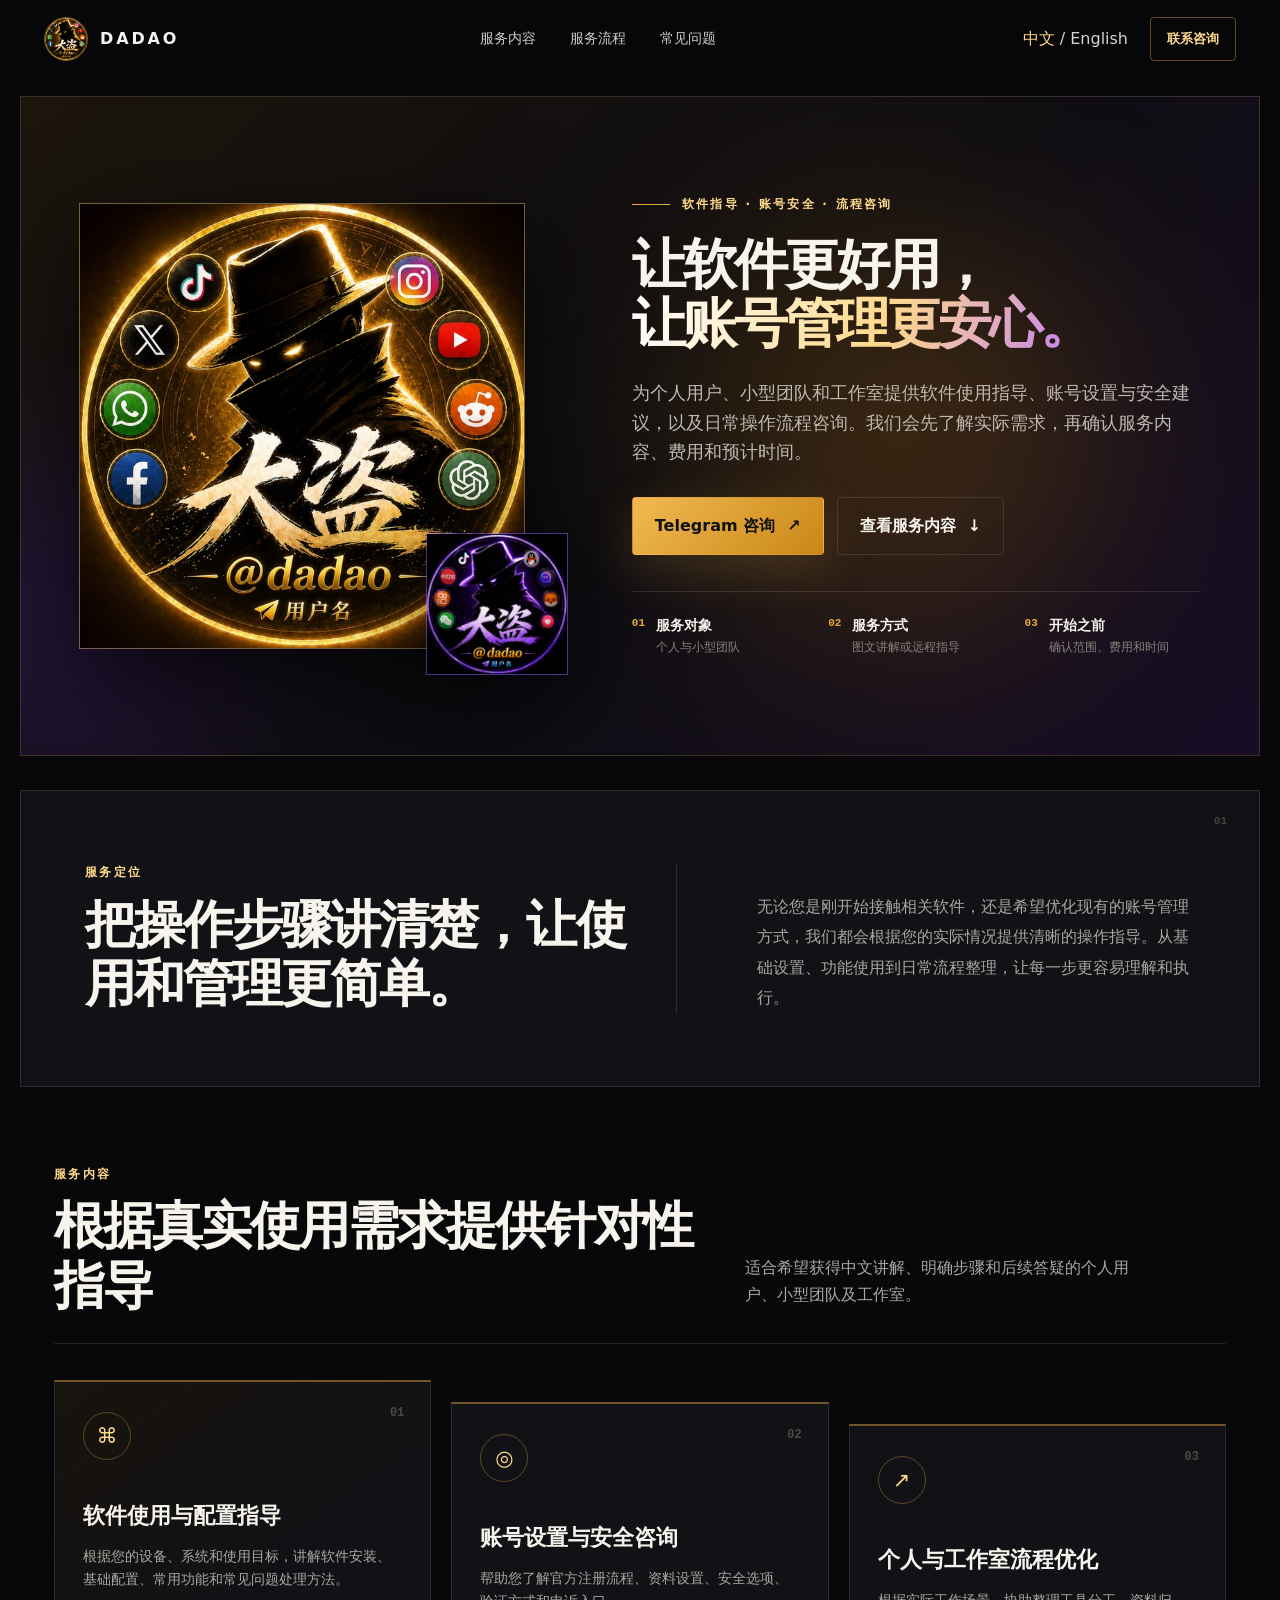
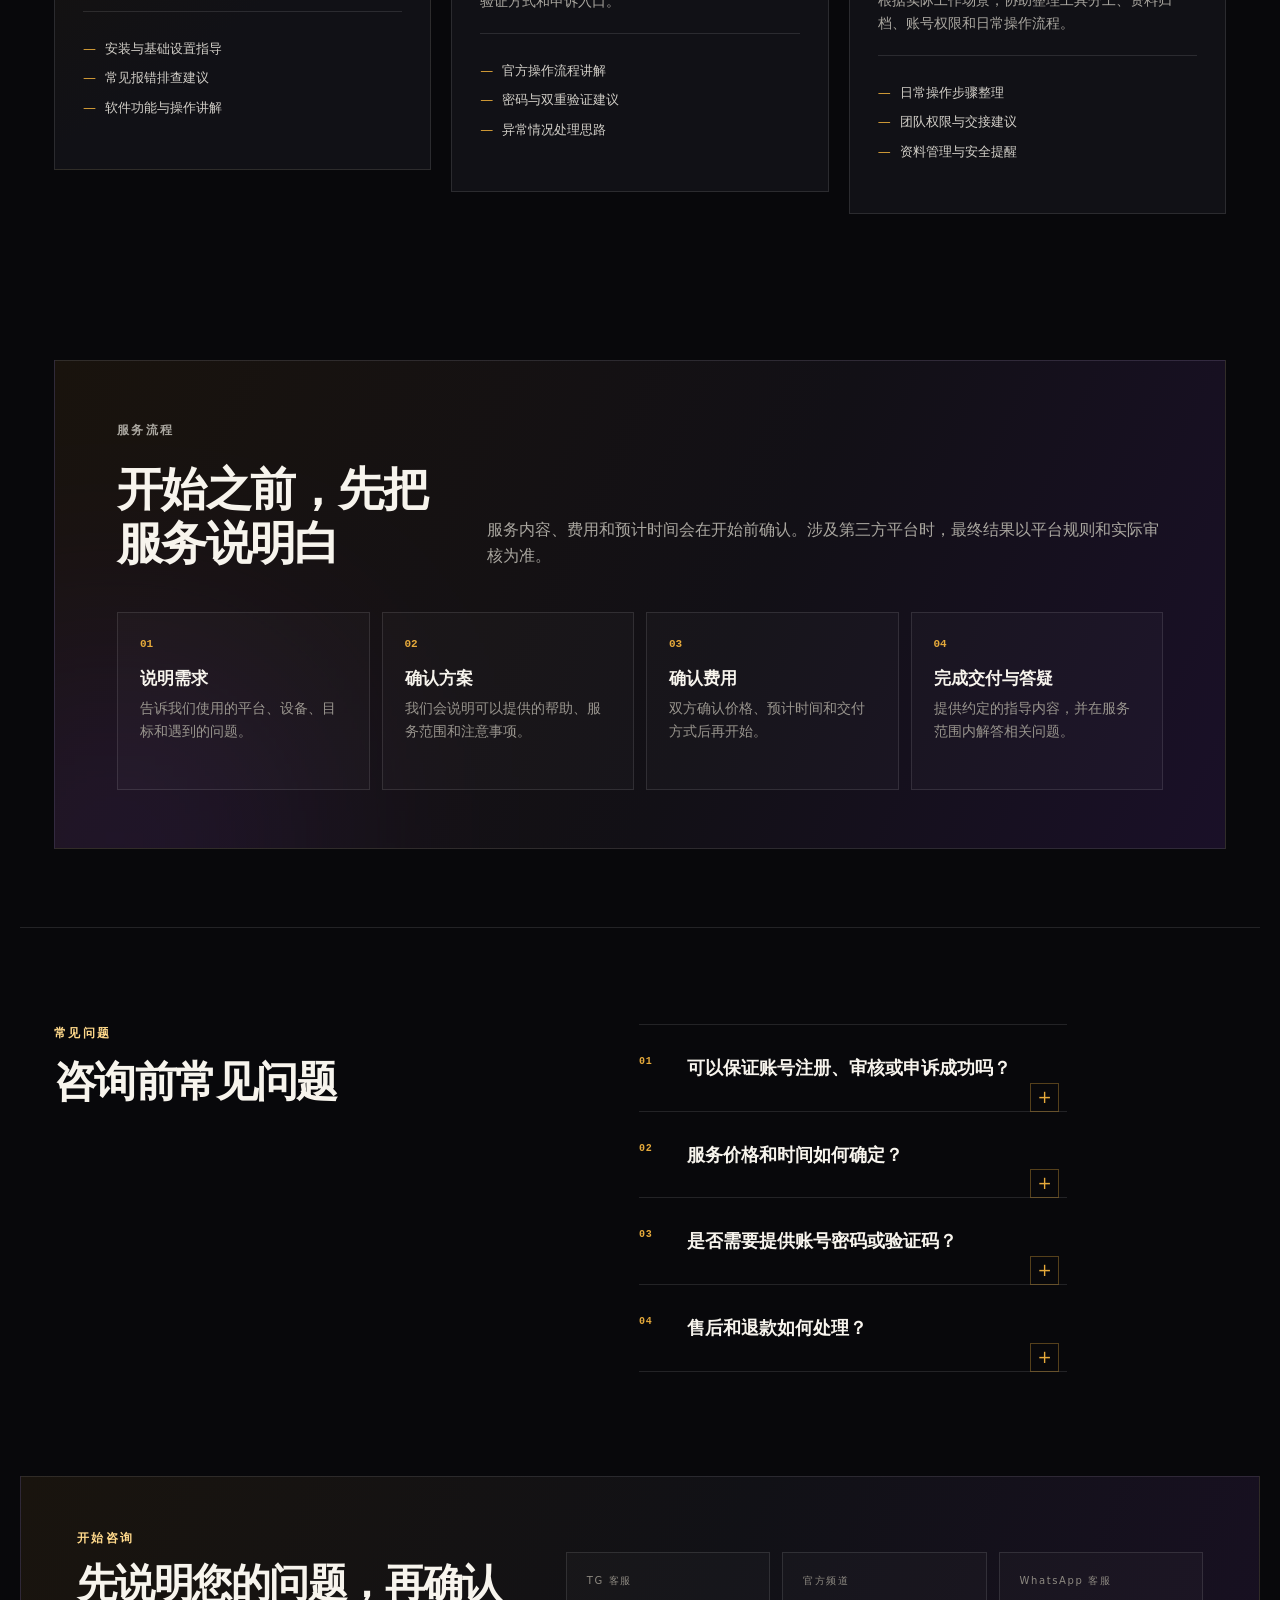
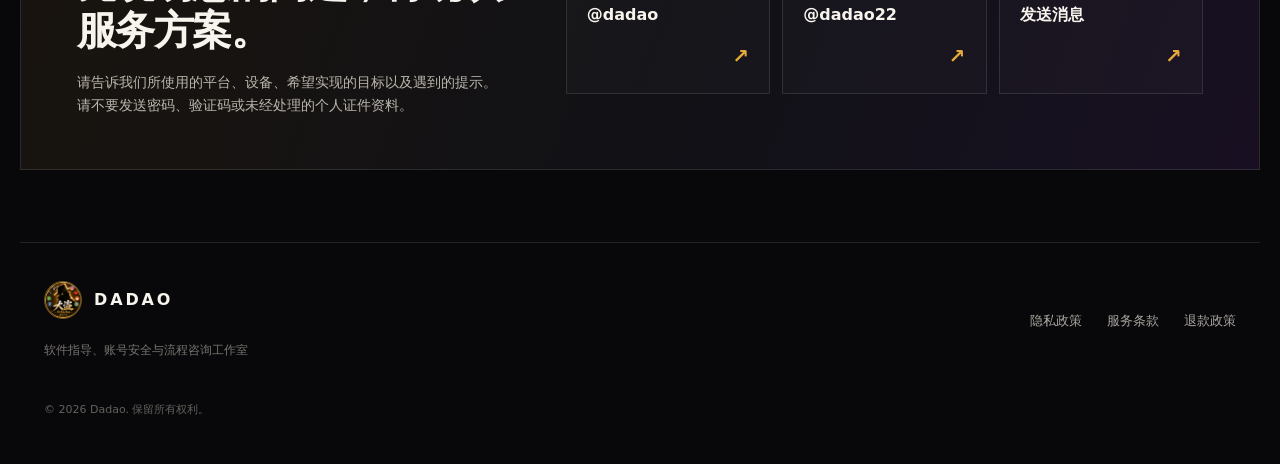
==== commit 5c4815bb: "Fix Chinese heading alignment" ====
--- a/index.html
+++ b/index.html
@@ -10,7 +10,7 @@
   <link rel="canonical" href="https://fbhao.xyz/">
   <link rel="icon" href="assets/dadao-gold.jpg" type="image/jpeg">
   <link rel="preload" href="assets/dadao-gold.jpg" as="image">
-  <link rel="stylesheet" href="styles.css?v=4">
+  <link rel="stylesheet" href="styles.css?v=5">
   <script type="application/ld+json">
   {
     "@context": "https://schema.org",
--- a/styles.css
+++ b/styles.css
@@ -160,3 +160,10 @@
 }
 
 @media(prefers-reduced-motion:reduce){html{scroll-behavior:auto}*,*:before,*:after{transition:none!important}}
+
+/* Typography alignment fix: keep key Chinese headings on intentional lines. */
+@media(min-width:901px){
+  .hero h1{font-size:clamp(46px,4.25vw,62px);line-height:1.08}
+  .hero h1 em{white-space:nowrap}
+  .faq .section-heading h2{max-width:none;font-size:42px;white-space:nowrap}
+}
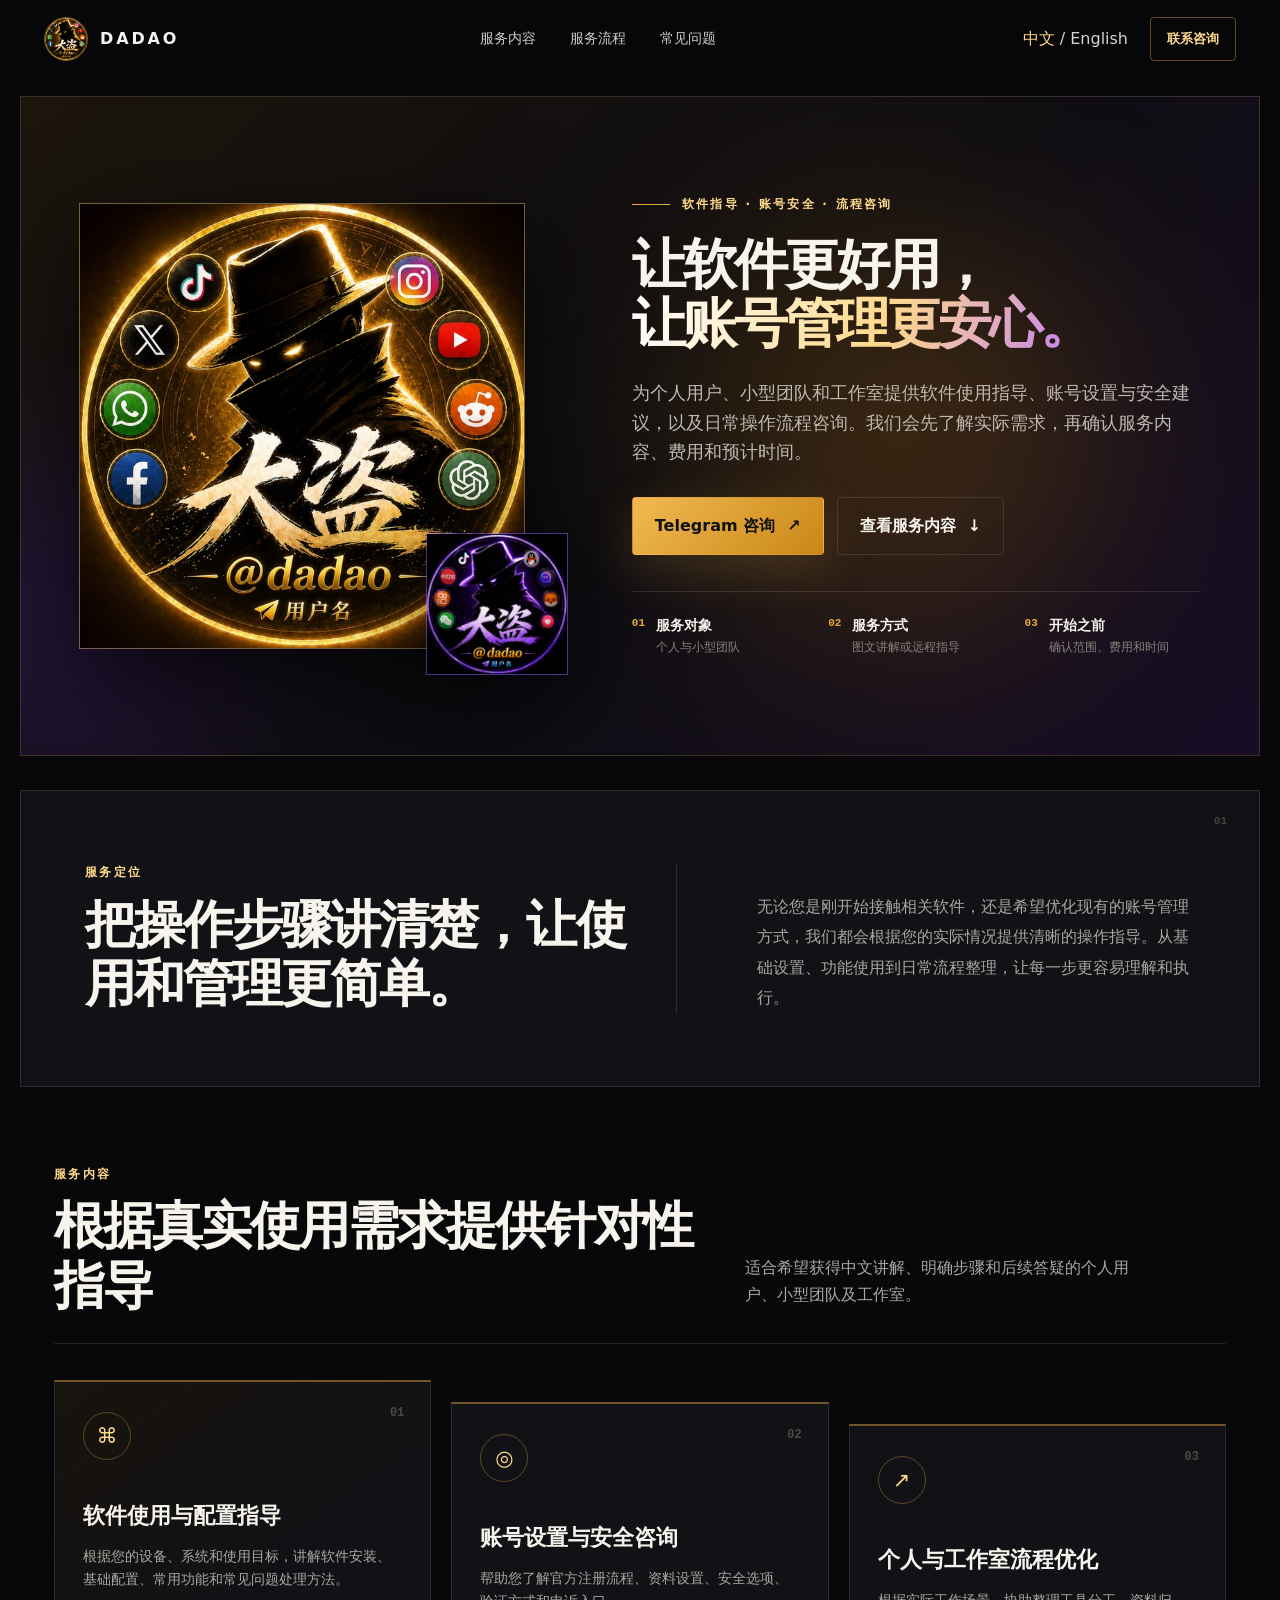
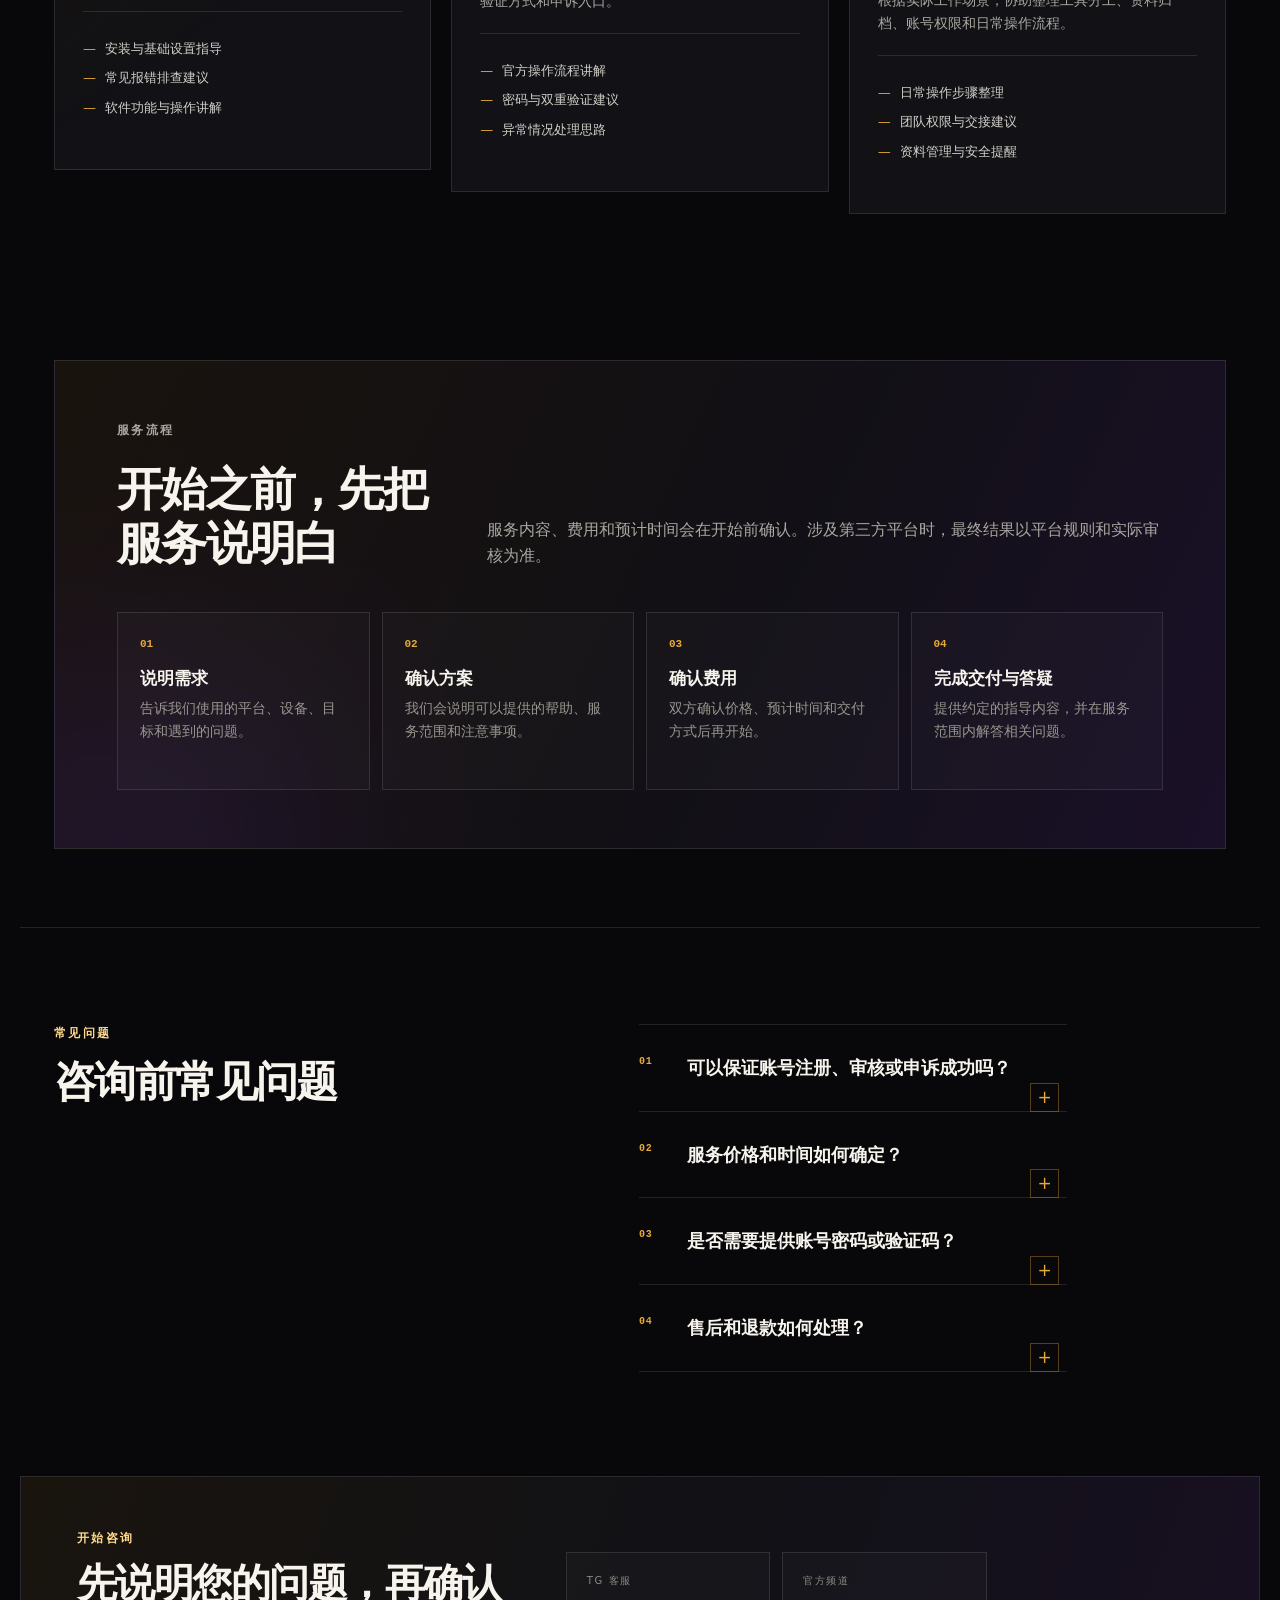
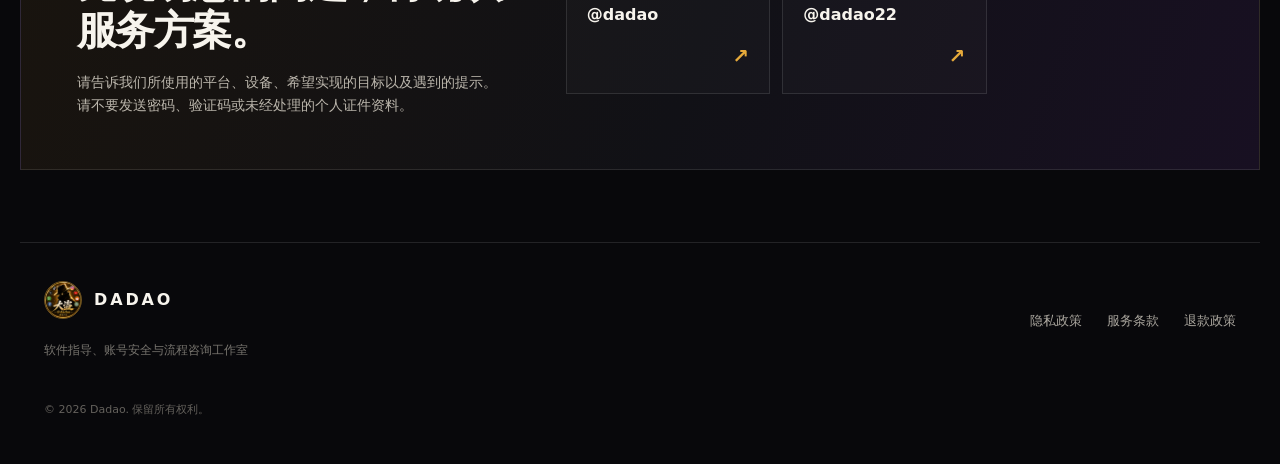
==== commit fd98ea50: "Remove WhatsApp contact" ====
--- a/index.html
+++ b/index.html
@@ -1,16 +1,15 @@
 <!doctype html>
-<html lang="zh-CN">
-<head>
+<html lang="zh-CN"><head>
   <meta charset="UTF-8">
   <meta name="viewport" content="width=device-width, initial-scale=1.0">
-  <title>Dadao 大盗｜软件指导、账号安全与流程咨询</title>
-  <meta name="description" content="Dadao 为个人用户、小型团队和工作室提供软件使用指导、账号设置与安全建议，以及日常操作流程咨询。">
+  <title>Dadao 大盗｜软件指导、账号安全与流程咨询</title>
+  <meta name="description" content="Dadao 为个人用户、小型团队和工作室提供软件使用指导、账号设置与安全建议，以及日常操作流程咨询。">
   <meta name="robots" content="index,follow,max-image-preview:large">
   <meta name="theme-color" content="#08080b">
   <link rel="canonical" href="https://fbhao.xyz/">
   <link rel="icon" href="assets/dadao-gold.jpg" type="image/jpeg">
   <link rel="preload" href="assets/dadao-gold.jpg" as="image">
-  <link rel="stylesheet" href="styles.css?v=5">
+  <link rel="stylesheet" href="styles.css?v=5">
   <script type="application/ld+json">
   {
     "@context": "https://schema.org",
@@ -18,8 +17,8 @@
     "name": "Dadao 大盗",
     "url": "https://fbhao.xyz/",
     "image": "https://fbhao.xyz/assets/dadao-gold.jpg",
-    "description": "为个人用户、小型团队和工作室提供软件使用指导、账号设置与安全建议及日常操作流程咨询。",
-    "sameAs": ["https://t.me/dadao", "https://t.me/dadao22", "https://wa.me/message/3J7JFFLXCC43L1"]
+    "description": "为个人用户、小型团队和工作室提供软件使用指导、账号设置与安全建议及日常操作流程咨询。",
+    "sameAs": ["https://t.me/dadao", "https://t.me/dadao22"]
   }
   </script>
 </head>
@@ -49,17 +48,17 @@
       <div class="hero-glow hero-glow-gold"></div>
       <div class="hero-glow hero-glow-purple"></div>
       <div class="hero-content">
-        <p class="eyebrow"><span></span><span data-i18n="eyebrow">软件指导 · 账号安全 · 流程咨询</span></p>
-        <h1><span data-i18n="heroLine1">让软件更好用，</span><br><em data-i18n="heroLine2">让账号管理更安心。</em></h1>
-        <p class="hero-copy" data-i18n="heroCopy">为个人用户、小型团队和工作室提供软件使用指导、账号设置与安全建议，以及日常操作流程咨询。我们会先了解实际需求，再确认服务内容、费用和预计时间。</p>
+        <p class="eyebrow"><span></span><span data-i18n="eyebrow">软件指导 · 账号安全 · 流程咨询</span></p>
+        <h1><span data-i18n="heroLine1">让软件更好用，</span><br><em data-i18n="heroLine2">让账号管理更安心。</em></h1>
+        <p class="hero-copy" data-i18n="heroCopy">为个人用户、小型团队和工作室提供软件使用指导、账号设置与安全建议，以及日常操作流程咨询。我们会先了解实际需求，再确认服务内容、费用和预计时间。</p>
         <div class="hero-actions">
           <a class="button button-primary" href="https://t.me/dadao" target="_blank" rel="noopener"><span data-i18n="tgContact">Telegram 咨询</span><span aria-hidden="true">↗</span></a>
-          <a class="button button-secondary" href="#services"><span data-i18n="viewServices">查看服务内容</span><span aria-hidden="true">↓</span></a>
+          <a class="button button-secondary" href="#services"><span data-i18n="viewServices">查看服务内容</span><span aria-hidden="true">↓</span></a>
         </div>
         <ul class="trust-row" aria-label="服务特点">
-          <li><span>01</span><strong data-i18n="trust1Title">服务对象</strong><small data-i18n="trust1Text">个人与小型团队</small></li>
-          <li><span>02</span><strong data-i18n="trust2Title">服务方式</strong><small data-i18n="trust2Text">图文讲解或远程指导</small></li>
-          <li><span>03</span><strong data-i18n="trust3Title">开始之前</strong><small data-i18n="trust3Text">确认范围、费用和时间</small></li>
+          <li><span>01</span><strong data-i18n="trust1Title">服务对象</strong><small data-i18n="trust1Text">个人与小型团队</small></li>
+          <li><span>02</span><strong data-i18n="trust2Title">服务方式</strong><small data-i18n="trust2Text">图文讲解或远程指导</small></li>
+          <li><span>03</span><strong data-i18n="trust3Title">开始之前</strong><small data-i18n="trust3Text">确认范围、费用和时间</small></li>
         </ul>
       </div>
       <div class="hero-visual" aria-hidden="true">
@@ -70,47 +69,47 @@
 
     <section class="section intro" aria-labelledby="intro-title">
       <div>
-        <p class="section-kicker" data-i18n="introKicker">服务定位</p>
-        <h2 id="intro-title" data-i18n="introTitle">把操作步骤讲清楚，让使用和管理更简单。</h2>
+        <p class="section-kicker" data-i18n="introKicker">服务定位</p>
+        <h2 id="intro-title" data-i18n="introTitle">把操作步骤讲清楚，让使用和管理更简单。</h2>
       </div>
-      <p data-i18n="introCopy">无论您是刚开始接触相关软件，还是希望优化现有的账号管理方式，我们都会根据您的实际情况提供清晰的操作指导。从基础设置、功能使用到日常流程整理，让每一步更容易理解和执行。</p>
+      <p data-i18n="introCopy">无论您是刚开始接触相关软件，还是希望优化现有的账号管理方式，我们都会根据您的实际情况提供清晰的操作指导。从基础设置、功能使用到日常流程整理，让每一步更容易理解和执行。</p>
     </section>
 
     <section class="section services" id="services" aria-labelledby="services-title">
       <div class="section-heading">
-        <div><p class="section-kicker" data-i18n="servicesKicker">服务内容</p><h2 id="services-title" data-i18n="servicesTitle">根据真实使用需求提供针对性指导</h2></div>
-        <p data-i18n="servicesLead">适合希望获得中文讲解、明确步骤和后续答疑的个人用户、小型团队及工作室。</p>
+        <div><p class="section-kicker" data-i18n="servicesKicker">服务内容</p><h2 id="services-title" data-i18n="servicesTitle">根据真实使用需求提供针对性指导</h2></div>
+        <p data-i18n="servicesLead">适合希望获得中文讲解、明确步骤和后续答疑的个人用户、小型团队及工作室。</p>
       </div>
       <div class="service-grid">
         <article class="service-card featured">
           <span class="card-number">01</span><div class="service-icon">⌘</div>
-          <h3 data-i18n="service1Title">软件使用与配置指导</h3>
-          <p data-i18n="service1Text">根据您的设备、系统和使用目标，讲解软件安装、基础配置、常用功能和常见问题处理方法。</p>
-          <ul><li data-i18n="service1A">安装与基础设置指导</li><li data-i18n="service1B">常见报错排查建议</li><li data-i18n="service1C">软件功能与操作讲解</li></ul>
+          <h3 data-i18n="service1Title">软件使用与配置指导</h3>
+          <p data-i18n="service1Text">根据您的设备、系统和使用目标，讲解软件安装、基础配置、常用功能和常见问题处理方法。</p>
+          <ul><li data-i18n="service1A">安装与基础设置指导</li><li data-i18n="service1B">常见报错排查建议</li><li data-i18n="service1C">软件功能与操作讲解</li></ul>
         </article>
         <article class="service-card">
           <span class="card-number">02</span><div class="service-icon">◎</div>
-          <h3 data-i18n="service2Title">账号设置与安全咨询</h3>
-          <p data-i18n="service2Text">帮助您了解官方注册流程、资料设置、安全选项、验证方式和申诉入口。</p>
-          <ul><li data-i18n="service2A">官方操作流程讲解</li><li data-i18n="service2B">密码与双重验证建议</li><li data-i18n="service2C">异常情况处理思路</li></ul>
+          <h3 data-i18n="service2Title">账号设置与安全咨询</h3>
+          <p data-i18n="service2Text">帮助您了解官方注册流程、资料设置、安全选项、验证方式和申诉入口。</p>
+          <ul><li data-i18n="service2A">官方操作流程讲解</li><li data-i18n="service2B">密码与双重验证建议</li><li data-i18n="service2C">异常情况处理思路</li></ul>
         </article>
         <article class="service-card">
           <span class="card-number">03</span><div class="service-icon">↗</div>
-          <h3 data-i18n="service3Title">个人与工作室流程优化</h3>
-          <p data-i18n="service3Text">根据实际工作场景，协助整理工具分工、资料归档、账号权限和日常操作流程。</p>
-          <ul><li data-i18n="service3A">日常操作步骤整理</li><li data-i18n="service3B">团队权限与交接建议</li><li data-i18n="service3C">资料管理与安全提醒</li></ul>
+          <h3 data-i18n="service3Title">个人与工作室流程优化</h3>
+          <p data-i18n="service3Text">根据实际工作场景，协助整理工具分工、资料归档、账号权限和日常操作流程。</p>
+          <ul><li data-i18n="service3A">日常操作步骤整理</li><li data-i18n="service3B">团队权限与交接建议</li><li data-i18n="service3C">资料管理与安全提醒</li></ul>
         </article>
       </div>
     </section>
 
     <section class="section process" id="process" aria-labelledby="process-title">
       <div class="process-panel">
-        <div class="process-copy"><p class="section-kicker" data-i18n="processKicker">服务流程</p><h2 id="process-title" data-i18n="processTitle">开始之前，先把服务说明白</h2><p data-i18n="processLead">服务内容、费用和预计时间会在开始前确认。涉及第三方平台时，最终结果以平台规则和实际审核为准。</p></div>
+        <div class="process-copy"><p class="section-kicker" data-i18n="processKicker">服务流程</p><h2 id="process-title" data-i18n="processTitle">开始之前，先把服务说明白</h2><p data-i18n="processLead">服务内容、费用和预计时间会在开始前确认。涉及第三方平台时，最终结果以平台规则和实际审核为准。</p></div>
         <ol class="process-list">
-          <li><span>01</span><div><strong data-i18n="step1Title">说明需求</strong><p data-i18n="step1Text">告诉我们使用的平台、设备、目标和遇到的问题。</p></div></li>
-          <li><span>02</span><div><strong data-i18n="step2Title">确认方案</strong><p data-i18n="step2Text">我们会说明可以提供的帮助、服务范围和注意事项。</p></div></li>
-          <li><span>03</span><div><strong data-i18n="step3Title">确认费用</strong><p data-i18n="step3Text">双方确认价格、预计时间和交付方式后再开始。</p></div></li>
-          <li><span>04</span><div><strong data-i18n="step4Title">完成交付与答疑</strong><p data-i18n="step4Text">提供约定的指导内容，并在服务范围内解答相关问题。</p></div></li>
+          <li><span>01</span><div><strong data-i18n="step1Title">说明需求</strong><p data-i18n="step1Text">告诉我们使用的平台、设备、目标和遇到的问题。</p></div></li>
+          <li><span>02</span><div><strong data-i18n="step2Title">确认方案</strong><p data-i18n="step2Text">我们会说明可以提供的帮助、服务范围和注意事项。</p></div></li>
+          <li><span>03</span><div><strong data-i18n="step3Title">确认费用</strong><p data-i18n="step3Text">双方确认价格、预计时间和交付方式后再开始。</p></div></li>
+          <li><span>04</span><div><strong data-i18n="step4Title">完成交付与答疑</strong><p data-i18n="step4Text">提供约定的指导内容，并在服务范围内解答相关问题。</p></div></li>
         </ol>
       </div>
     </section>
@@ -118,28 +117,28 @@
     <section class="section faq" id="faq" aria-labelledby="faq-title">
       <div class="section-heading"><div><p class="section-kicker" data-i18n="faqKicker">常见问题</p><h2 id="faq-title" data-i18n="faqTitle">咨询前常见问题</h2></div></div>
       <div class="faq-list">
-        <details><summary data-i18n="faq1Q">可以保证账号注册、审核或申诉成功吗？</summary><p data-i18n="faq1A">不可以。第三方平台的处理结果由平台独立决定。我们可以协助理解官方流程、检查常见问题和整理所需资料，但不会承诺最终结果。</p></details>
-        <details><summary data-i18n="faq2Q">服务价格和时间如何确定？</summary><p data-i18n="faq2A">价格和时间取决于问题类型、复杂程度及服务方式。开始之前，我们会在聊天中说明服务范围、费用、预计时间和退款条件，您确认后才开始。</p></details>
-        <details><summary data-i18n="faq3Q">是否需要提供账号密码或验证码？</summary><p data-i18n="faq3A">通常不需要。请不要发送密码、验证码、私钥或完整的支付信息。我们优先采用截图说明、脱敏资料或由您本人操作的远程指导方式。</p></details>
-        <details><summary data-i18n="faq4Q">售后和退款如何处理？</summary><p data-i18n="faq4A">我们会在开始前说明服务范围，并按照约定提供相关答疑。尚未开始的服务可以申请取消；已经开始或已交付的数字服务，将根据未完成部分和实际投入进行评估。详情请查看退款政策。</p></details>
+        <details><summary data-i18n="faq1Q">可以保证账号注册、审核或申诉成功吗？</summary><p data-i18n="faq1A">不可以。第三方平台的处理结果由平台独立决定。我们可以协助理解官方流程、检查常见问题和整理所需资料，但不会承诺最终结果。</p></details>
+        <details><summary data-i18n="faq2Q">服务价格和时间如何确定？</summary><p data-i18n="faq2A">价格和时间取决于问题类型、复杂程度及服务方式。开始之前，我们会在聊天中说明服务范围、费用、预计时间和退款条件，您确认后才开始。</p></details>
+        <details><summary data-i18n="faq3Q">是否需要提供账号密码或验证码？</summary><p data-i18n="faq3A">通常不需要。请不要发送密码、验证码、私钥或完整的支付信息。我们优先采用截图说明、脱敏资料或由您本人操作的远程指导方式。</p></details>
+        <details><summary data-i18n="faq4Q">售后和退款如何处理？</summary><p data-i18n="faq4A">我们会在开始前说明服务范围，并按照约定提供相关答疑。尚未开始的服务可以申请取消；已经开始或已交付的数字服务，将根据未完成部分和实际投入进行评估。详情请查看退款政策。</p></details>
       </div>
     </section>
 
     <section class="section contact" id="contact" aria-labelledby="contact-title">
-      <div class="contact-copy"><p class="section-kicker" data-i18n="contactKicker">开始咨询</p><h2 id="contact-title" data-i18n="contactTitle">先说明您的问题，再确认服务方案。</h2><p data-i18n="contactLead">请告诉我们所使用的平台、设备、希望实现的目标以及遇到的提示。请不要发送密码、验证码或未经处理的个人证件资料。</p></div>
+      <div class="contact-copy"><p class="section-kicker" data-i18n="contactKicker">开始咨询</p><h2 id="contact-title" data-i18n="contactTitle">先说明您的问题，再确认服务方案。</h2><p data-i18n="contactLead">请告诉我们所使用的平台、设备、希望实现的目标以及遇到的提示。请不要发送密码、验证码或未经处理的个人证件资料。</p></div>
       <div class="contact-options">
         <a href="https://t.me/dadao" target="_blank" rel="noopener"><span><small data-i18n="tgService">TG 客服</small><strong>@dadao</strong></span><b>↗</b></a>
         <a href="https://t.me/dadao22" target="_blank" rel="noopener"><span><small data-i18n="channel">官方频道</small><strong>@dadao22</strong></span><b>↗</b></a>
-        <a href="https://wa.me/message/3J7JFFLXCC43L1" target="_blank" rel="noopener"><span><small data-i18n="waService">WhatsApp 客服</small><strong data-i18n="messageUs">发送消息</strong></span><b>↗</b></a>
       </div>
     </section>
   </main>
 
   <footer>
-    <div class="footer-brand"><a class="brand" href="#top"><img src="assets/dadao-gold.jpg" alt="" width="38" height="38"><span>DADAO</span></a><p data-i18n="footerTagline">软件指导、账号安全与流程咨询工作室</p></div>
+    <div class="footer-brand"><a class="brand" href="#top"><img src="assets/dadao-gold.jpg" alt="" width="38" height="38"><span>DADAO</span></a><p data-i18n="footerTagline">软件指导、账号安全与流程咨询工作室</p></div>
     <div class="footer-links"><a href="privacy.html" data-i18n="privacy">隐私政策</a><a href="terms.html" data-i18n="terms">服务条款</a><a href="refund.html" data-i18n="refund">退款政策</a></div>
-    <p class="copyright">© <span id="year"></span> Dadao. <span data-i18n="rights">保留所有权利。</span></p>
+    <p class="copyright">© <span id="year">2026</span> Dadao. <span data-i18n="rights">保留所有权利。</span></p>
   </footer>
-  <script src="script.js?v=2" defer></script>
-</body>
-</html>
+  <script src="script.js?v=3" defer=""></script>
+
+
+</body><div id="codex-browser-sidebar-comments-root" style="position: fixed; inset: 0px; pointer-events: none; z-index: 2147483647;"></div></html>
